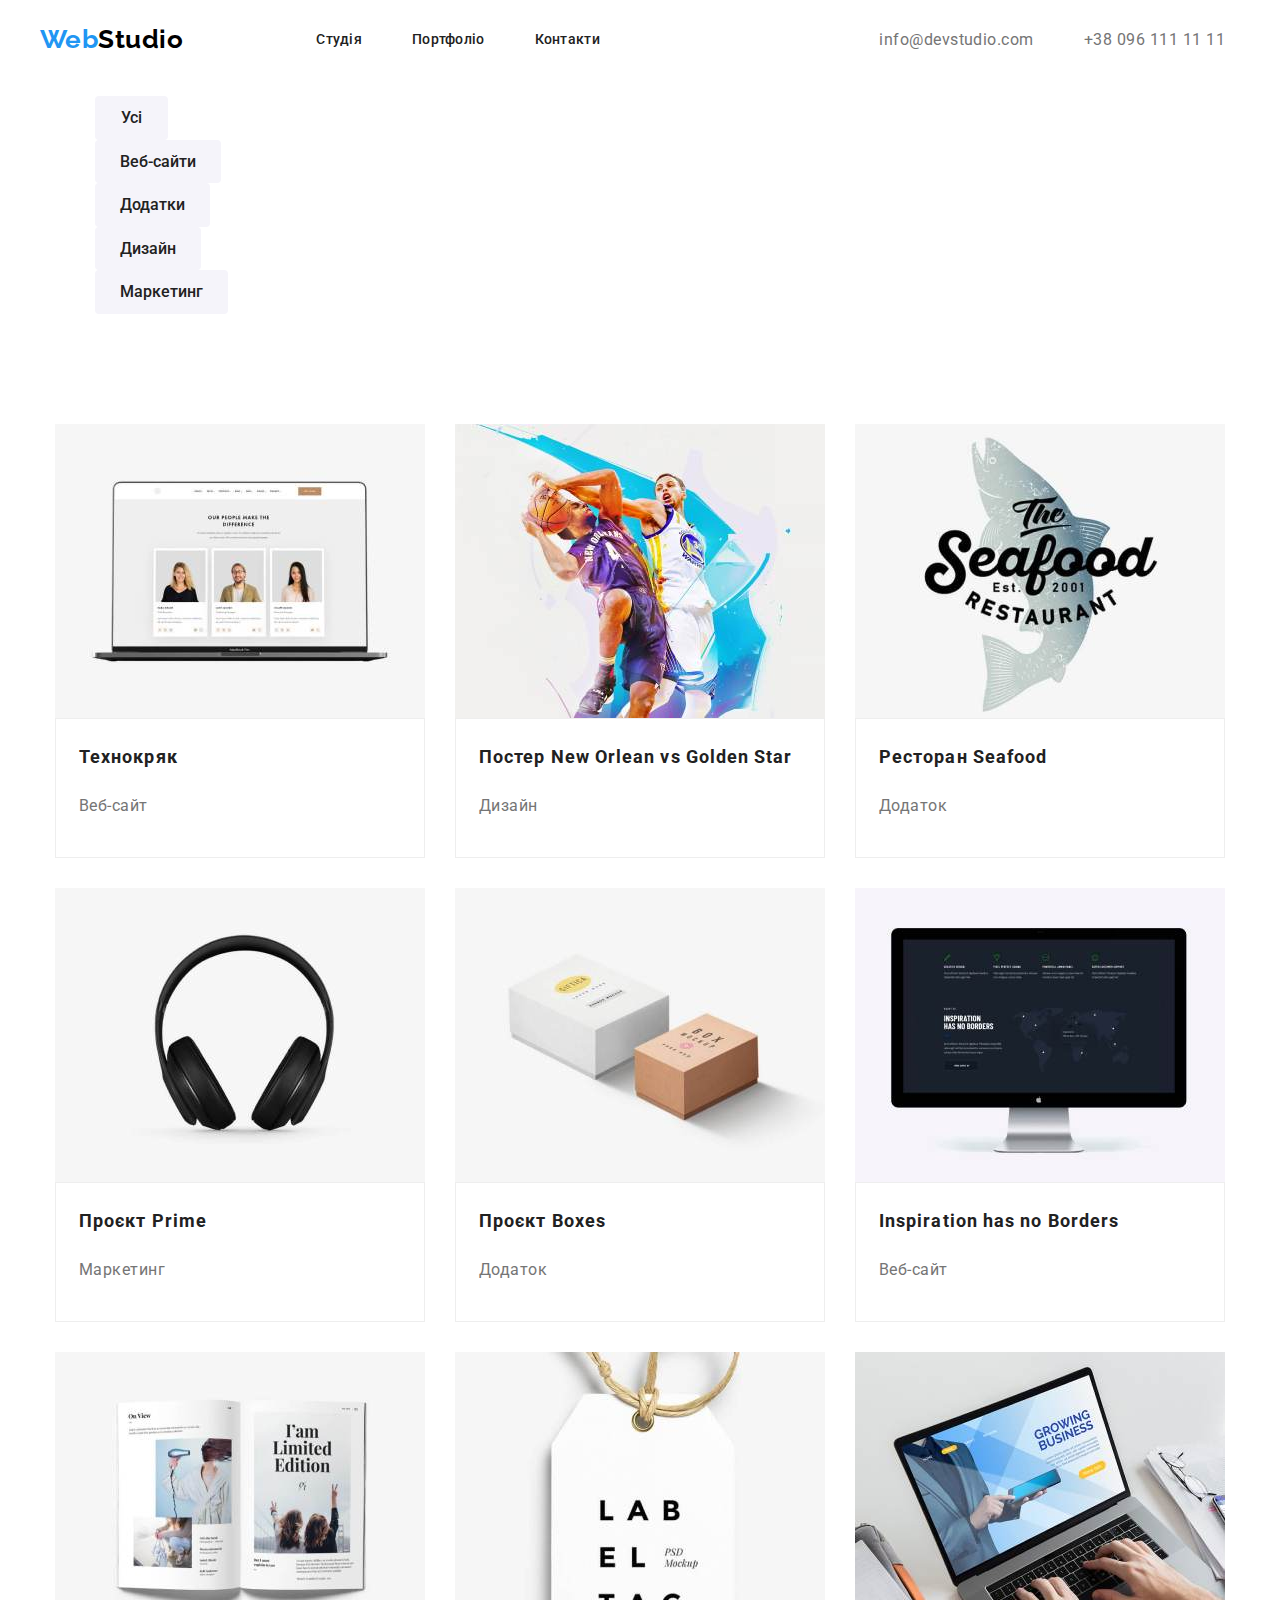
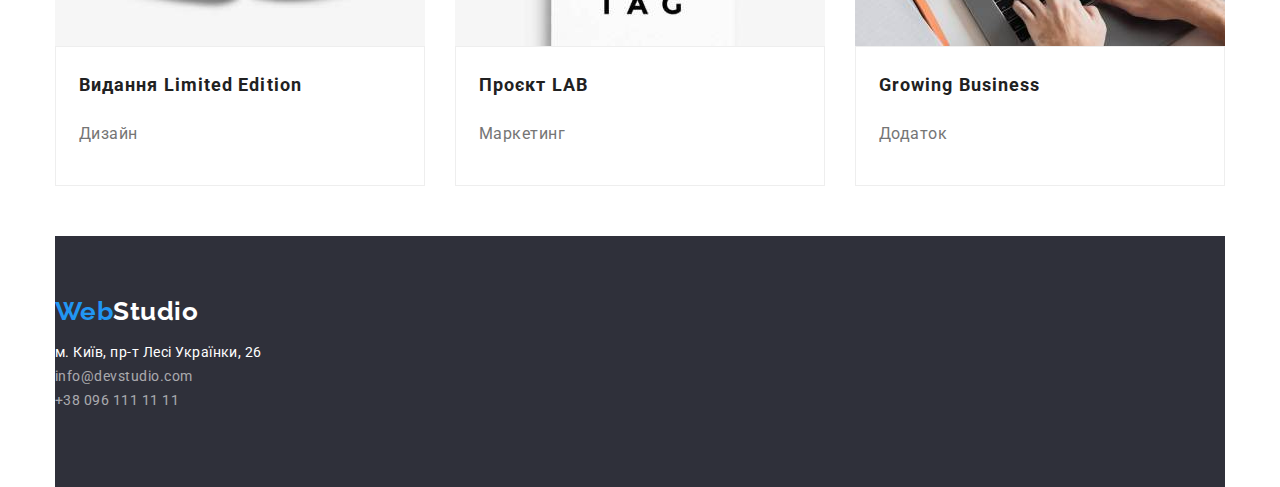
==== portfolio.html @ a27537c1 "add block and flexbox" ====
<!DOCTYPE html>
<html lang="uk">
<head>
    <meta charset="UTF-8">
    <meta http-equiv="X-UA-Compatible" content="IE=edge">
    <meta name="viewport" content="width=device-width, initial-scale=1.0">
    <title>Document</title>
    <link rel="stylesheet" href="https://cdnjs.cloudflare.com/ajax/libs/modern-normalize/1.1.0/modern-normalize.min.css">
    <link rel="stylesheet" href="css/styles.css">
    <link rel="preconnect" href="https://fonts.googleapis.com">
    <link rel="preconnect" href="https://fonts.gstatic.com" crossorigin>
    <link href="https://fonts.googleapis.com/css2?family=Raleway:wght@700&family=Roboto:wght@400;500;700;900&display=swap" rel="stylesheet">
    <style>li {list-style-type: none; /* Забираєм крапки*/}</style>

</head>
<body class="body">
     <!--Header-->
<header class="page-header">
<div class="container page-header">
    <a class="logo" href="index.html">Web<span class="logo-black">Studio</span></a>
    <nav>
        <ul class="site-nav list">
            <li class="item"><a href="./index.html" class="link">Студія</a></li>
            <li class="item"><a href="" class="link">Портфоліо</a></li>
            <li class="item"><a href="" class="link">Контакти</a></li>
        </ul>
    </nav>
<div class="container">
        <ul class="contact-info">
            <li class="item"><a href="mailto:info@devstudio.com" class="contact-header">info@devstudio.com</a></li>
            <li class="item"><a href="tel:+30961111111" class="contact-header">+38 096 111 11 11</a></li>
        </ul>
</div>
</div>
</header>
<!--button-->
<section>
<div class="container">
    <h1 hidden>кнопка</h1>
        <ul class="menu">
            <li class="menu-all"><button type="button">Усі</button></li>
            <li class="menu-web"><button type="button">Веб-сайти</button></li>
            <li class="menu-up"><button type="button">Додатки</button></li>
            <li class="menu-dis"><button type="button">Дизайн</button></li>
            <li class="menu-mark"><button type="button">Маркетинг</button></li>
        </ul>
</div>
</section>

 <!--СПЕЦІАЛІЗАЦІЯ-->
 <main>
<section class="container-work">
<div class="container">
    <ul class="works">
        <li class="work"><a href="">
            <img src="./img/port1.jpg " alt="ноут" width="370">
    <div class="border-work">
            <h2 class="work-list">Технокряк</h2>
            <p class="wokr-name">Веб-сайт</p></a>
    </div>
        </li>
        <li class="work"><a href="">
            <img src="./img/port2.jpg" alt="лизайн" width="370">
    <div class="border-work">
            <h2 class="work-list">Постер New Orlean vs Golden Star</h2>
            <p class="wokr-name">Дизайн</p></a>
    </div>
        </li>
        <li class="work"><a href="">
            <img src="./img/port3.jpg" alt="ресторан" width="370">
    <div class="border-work">
            <h2 class="work-list">Ресторан Seafood</h2>
            <p class="wokr-name">Додаток</p></a>
    </div>
        </li>
        <li class="work"><a href="">
            <img src="./img/port4.jpg" alt="наушники" width="370">
    <div class="border-work">
            <h2 class="work-list">Проєкт Prime</h2>
            <p class="wokr-name">Маркетинг</p></a>
    </div>
        </li>
        <li class="work"><a href="">
            <img src="./img/port5.jpg" alt="коробка" width="370">
    <div class="border-work">
            <h2 class="work-list">Проєкт Boxes</h2>
            <p class="wokr-name">Додаток</p></a>
    </div>
        </li>
        <li class="work"><a href="">
            <img src="./img/port6.jpg" alt="компютер" width="370">
    <div class="border-work">
            <h2 class="work-list">Inspiration has no Borders</h2>
            <p class="wokr-name">Веб-сайт</p></a>
    </div>
        </li>
        <li class="work"><a href="">
            <img src="./img/port7.jpg" alt="книга" width="370">
    <div class="border-work">
            <h2 class="work-list">Видання Limited Edition</h2>
            <p class="wokr-name">Дизайн</p></a>
    </div>
        </li>
        <li class="work"><a href="">
            <img src="./img/port8.jpg" alt="бірка" width="370">
    <div class="border-work">
            <h2 class="work-list">Проєкт LAB</h2>
            <p class="wokr-name">Маркетинг</p></a>
    </div>
        </li>
        <li class="work"><a href="">
            <img src="./img/port9.jpg" alt="ноут" width="370">
    <div class="border-work">
            <h2 class="work-list">Growing Business</h2>
            <p class="wokr-name">Додаток</p></a>
    </div>
        </li>
    </ul>  
</div>
</section>
</main>
<footer>    
<div class="container">
<address class="footer">
    <a class="logo-footer" href="index.html">Web<span class="logo-white">Studio</span></a>
    <ul class="conrainer-footer">
        <li><a class="adress" href="https://goo.gl/maps/FdvuCrv5iP5pTwo79">м. Київ, пр-т Лесі Українки, 26 </a></li>
        <li><a href="mailto:info@devstudio.com" class="adress-footer">info@devstudio.com</a></li>
        <li><a href="tel:+30961111111" class="adress-footer">+38 096 111 11 11</a></li>
    </ul>
</address>
</div>
</footer>
</body>
</html>
---- css/styles.css ----
:root {
    --primery-text-color:#757575;
    --title-text-color:rgba(33, 33, 33, 1);
    --accent-color:#ffffff;}

html {box-sizing: border-box;}

*,
*::after,
*::before {box-sizing: inherit;} 

.body {
    margin: 0 auto;
    color: var(--title-text-color);

    font-family: Roboto, sans-serif ;
    letter-spacing: 0.03em;
}
a {text-decoration: none;}

/* Header */
.container {width: 1200px;
    margin: 0 auto;
    padding-left: 15px;
    padding-right: 15px;
    /* outline: 1px solid red;*/ } 

/*site-nav list*/

.page-header {
    align-items: center;
    padding: 0px;} 

.page-header .container {
    display: flex;
    align-items: center;}

.logo {
    color: #2196F3;
    font-family: Raleway, sans-serif ;
    font-style: normal;
    font-weight: 700;
    font-size: 26px;
    line-height: 1.2;

    display: block;}

.logo-black {color: #000000;}

.site-nav {cursor: pointer;
    font-weight: 500;
    font-size: 14px;
    line-height: 1.14;
    letter-spacing: 0.02em;
    padding-bottom: 0px;

    display: flex;
    margin-left: 93px;
    margin-top: 0px;
    margin-bottom: 0px;}

.site-nav .item + .item {margin-left: 50px;}

.link {display: block ;
    padding-top: 32px;
    padding-bottom: 32px;}

.link {color: var(--title-text-color);} 
.link:hover, .link:focus, .link:active {color: #2196F3;}


/*contact-info*/ 
.contact-header {color:var(--primery-text-color) ;}
.contact-header:hover, .mail:focus, .mail:active {color: #2196F3;}


.contact-info {padding: 0px;
    margin-left: auto;
    list-style: none;
    display: flex;}
.contact-info .item + .item {margin-left: 50px;}


/*Ефективні рішення для вашого бізнесу*/
.main {text-align: center;}

.main-title {
    background-color: #2F303A;
    color:var(--accent-color);
    font-weight: 900;
    font-size: 44px;
    line-height: 1.4;

    letter-spacing: 0.06em;
    text-transform: uppercase;

    margin-bottom: 30px;
    margin-top: 0;
    padding-top: 200px;} 

.main-title-button {cursor: pointer;
    background-color: #2196F3;
    color:var(--accent-color);
    font-style: normal;
    font-weight: 700;
    font-size: 16px;
    line-height: 1.9;
    display: flex;
    align-items: center;
    text-align: center;
    letter-spacing: 0.06em;

    display: inline-block;
    border-radius: 4px;
    border: solid transparent;
    padding: 10px 32px;
    min-width:216px;
    margin-bottom: 200px;}

.main-title-button:hover, .main-title-button:focus, 
.main-title-button:active {color: #F5F4FA;
    background-color:  #2196F3;
    border-color: #2196F3;}

/*план*/
.plan-work {text-align: left;
    padding-top: 94px;
    padding-bottom: 118px;}

.plan-work-item {
    display: flex;
    margin-left: -30px;
    padding-left: 0;}   

.plan-work-item .item {
    width: calc((100% - 30px)/4);
    margin-left: 30px;}

.mail-plan {
    font-weight: 700;
    font-size: 14px;
    line-height: 16px;

    margin-top: 0;
    margin-bottom: 10px;}

.plan {color: var(--primery-text-color);
    font-style: normal;
    font-weight: 400;
    font-size: 14px;
    line-height: 1.7;
    margin: 0;}

/*Чим ми займаємося*/
.working {
    padding-top: 0;
    padding-bottom: 94px;}

.working-page {font-weight: 700;
    font-size: 36px;
    line-height: 1.16;
    text-align: center;

    margin-top: 0;
    margin-bottom: 50px;}

.working-img {display: flex;
    margin-right: -30px;
    padding-left: 0;}

.working-img .img {flex-basis: calc((100% - 30px) / 3);
    margin-right: 30px;}


/*Наша команда*/
.team {
    padding-top: 0px;
    padding-bottom: 94px;
    background: #F5F4FA;}

.team-work {font-weight: 700;
    font-size: 36px;
    line-height: 1.2;
    text-align: center;

    padding-top: 94px;
    padding-bottom: 94px;}

.work-foto {display: flex;
    margin-right: -30px;
    padding-left: 0;}

.work-foto .foto {
    margin-right: 30px;
    flex-basis: calc((100% - 30px) / 3);}

.name {font-weight: 500;
    font-size: 16px;
    line-height: 1.2;
    text-align: center;

    margin-top: 30px;
    margin-bottom: 10px;}

.profession {color:var(--primery-text-color);
    font-weight: 400;
    font-size: 16px;
    line-height: 1.2;
    text-align: center;

    margin-top: 0;
    margin-bottom: 30px;}

/*footer*/
.footer {background-color: #2F303A;
    font-style: normal;
    font-weight: 400;
    font-size: 14px;
    line-height: 1.7;

padding-top: 60px;
padding-bottom: 60px;}

.conrainer-footer {
padding-left: 0;} 
 

.logo-footer {color: #2196F3;
    font-family:Raleway, sans-serif;
    font-style: normal;
    font-weight: 700;
    font-size: 26px;
    line-height: 1.2;}
.logo-white {color: #FFFFFF;}

.adress {color: var(--accent-color);}
.adress:hover, .adress:focus, .adress:active {color: #2196F3;}

.adress-footer {color:rgba(255, 255, 255, 0.6);}
.adress-footer:hover, .adress-footer:focus, .adress-footer:active {color: #2196F3;}


/*portfolio*/
/*button*/
/* .menu {display:inline-flex;} */
.menu button{cursor: pointer;
    background: #F5F4FA;
    border-color: #F5F4FA;
    color: var(--title-text-color);

    font-weight: 500;
    font-size: 16px;
    line-height: 1.6;    
    text-align: center;

    display: inline-block;
    border-radius: 4px;
    border: solid transparent;

    padding: 6px 22px;
    min-width: 73px;}
.menu button:hover,
.menu button:focus,menu:active {color: var(--accent-color);
    background-color: #2196F3;} 


/*СПЕЦІАЛІЗАЦІЯ*/
.container-work{padding-bottom:50px;
    padding-top: 94px;}

.works {display: flex;
    flex-wrap: wrap;
    padding: 0;
    margin:-15px;}


.works .work {background-color: #FFFFFF;
    width: 370px;
    margin: 15px;}

.work img {display: block;}


/* Рамка */
.border-work {padding: 20px 0px 20px 23px;
    border: 1px solid #EEEEEE;}

/* .work:nth-child(3n) {margin-right: 0;}
.work:nth-last-child(-n + 3) {margin-bottom: 0;} */

.work img:hover, .work:focus, .work:active {border-color: #2196F3;}

.work-list {
    color: var(--title-text-color);
    font-weight: 700;
    font-size: 18px;
    line-height: 2;
    letter-spacing: 0.06em;

    /* outline: 1px solid red; */
    margin-top: 0;
    margin-bottom: 4px; }

.wokr-name {color:#757575;
    font-weight: 400;
    font-size: 16px;
    line-height: 1.87;
    

    /* outline: 1px solid red; */
    /* margin-top: 0;
    margin-bottom: 20px;*/} 



/*.works {list-style: none;
    padding-top: 0px;
    padding-bottom: 0px;}*/


/* --primery-text-color:#757575;*/
/* --title-text-color:rgba(33, 33, 33, 1);*/
/* --accent-color:#ffffff;*/
/* --logo-color: #2196F3 */
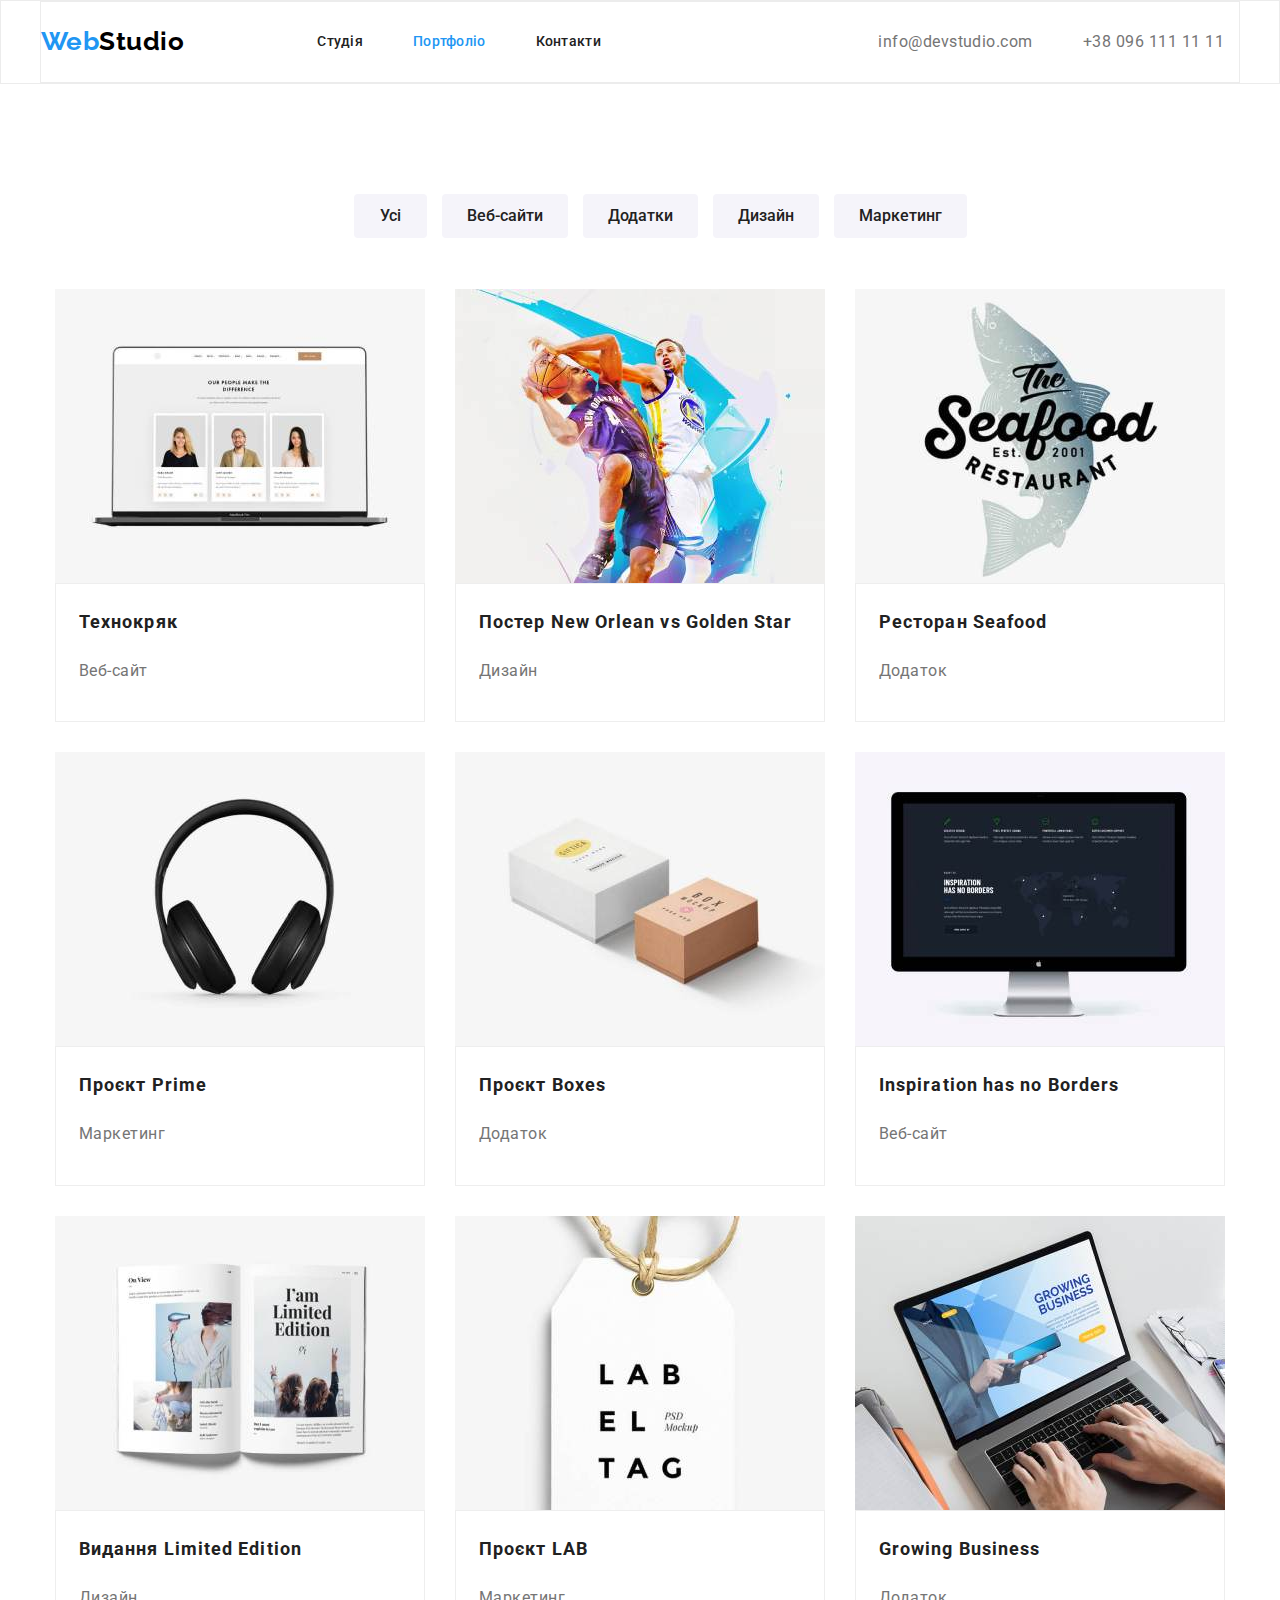
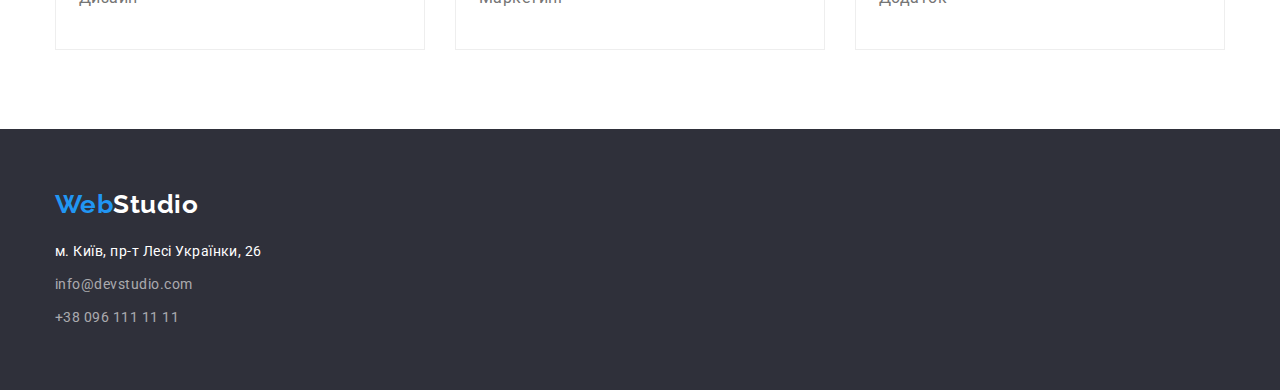
==== commit 5cb837be: "h1/студіо та портфоліо -колір/h3/footer/butten" ====
--- a/portfolio.html
+++ b/portfolio.html
@@ -14,14 +14,14 @@
 
 </head>
 <body class="body">
-     <!--Header-->
+<!--Header-->
 <header class="page-header">
 <div class="container page-header">
     <a class="logo" href="index.html">Web<span class="logo-black">Studio</span></a>
     <nav>
         <ul class="site-nav list">
             <li class="item"><a href="./index.html" class="link">Студія</a></li>
-            <li class="item"><a href="" class="link">Портфоліо</a></li>
+            <li class="item"><a href="" class="link-portfolio">Портфоліо</a></li>
             <li class="item"><a href="" class="link">Контакти</a></li>
         </ul>
     </nav>
@@ -38,11 +38,11 @@
 <div class="container">
     <h1 hidden>кнопка</h1>
         <ul class="menu">
-            <li class="menu-all"><button type="button">Усі</button></li>
-            <li class="menu-web"><button type="button">Веб-сайти</button></li>
-            <li class="menu-up"><button type="button">Додатки</button></li>
-            <li class="menu-dis"><button type="button">Дизайн</button></li>
-            <li class="menu-mark"><button type="button">Маркетинг</button></li>
+            <li class="menu-title"><button type="button">Усі</button></li>
+            <li class="menu-title"><button type="button">Веб-сайти</button></li>
+            <li class="menu-title"><button type="button">Додатки</button></li>
+            <li class="menu-title"><button type="button">Дизайн</button></li>
+            <li class="menu-title"><button type="button">Маркетинг</button></li>
         </ul>
 </div>
 </section>
@@ -119,14 +119,14 @@
 </div>
 </section>
 </main>
-<footer>    
+<footer class="footer-color">    
 <div class="container">
 <address class="footer">
     <a class="logo-footer" href="index.html">Web<span class="logo-white">Studio</span></a>
-    <ul class="conrainer-footer">
-        <li><a class="adress" href="https://goo.gl/maps/FdvuCrv5iP5pTwo79">м. Київ, пр-т Лесі Українки, 26 </a></li>
-        <li><a href="mailto:info@devstudio.com" class="adress-footer">info@devstudio.com</a></li>
-        <li><a href="tel:+30961111111" class="adress-footer">+38 096 111 11 11</a></li>
+        <ul class="container-footer">
+            <li class="item-adress"><a class="adress" href="https://goo.gl/maps/FdvuCrv5iP5pTwo79">м. Київ, пр-т Лесі Українки, 26 </a></li>
+            <li class="item-adress"><a href="mailto:info@devstudio.com" class="adress-footer">info@devstudio.com</a></li>
+            <li class="item-adress"><a href="tel:+30961111111" class="adress-footer">+38 096 111 11 11</a></li>
     </ul>
 </address>
 </div>
--- a/css/styles.css
+++ b/css/styles.css
@@ -23,17 +23,19 @@
     margin: 0 auto;
     padding-left: 15px;
     padding-right: 15px;
-    /* outline: 1px solid red;*/ } 
+    /* outline: 1px solid red;  */}
 
 /*site-nav list*/
 
 .page-header {
     align-items: center;
-    padding: 0px;} 
+    padding: 0px;
+    border: 1px solid #ECECEC;} 
 
 .page-header .container {
     display: flex;
-    align-items: center;}
+    align-items: center;
+}
 
 .logo {
     color: #2196F3;
@@ -68,8 +70,19 @@
 .link {color: var(--title-text-color);} 
 .link:hover, .link:focus, .link:active {color: #2196F3;}
 
-
-/*contact-info*/ 
+/* Зміна кольору */
+.link-studio {display: block ;
+    padding-top: 32px;
+    padding-bottom: 32px;}
+.link-studio {color: #2196F3} 
+.link-studio:hover, .link-studio:focus,
+
+.link-portfolio {display: block ;
+    padding-top: 32px;
+    padding-bottom: 32px;}
+.link-portfolio {color: #2196F3} 
+.link-portfolio:hover, .link-portfolio:focus,
+    /*contact-info*/ 
 .contact-header {color:var(--primery-text-color) ;}
 .contact-header:hover, .mail:focus, .mail:active {color: #2196F3;}
 
@@ -84,9 +97,11 @@
 /*Ефективні рішення для вашого бізнесу*/
 .main {text-align: center;}
 
-.main-title {
-    background-color: #2F303A;
-    color:var(--accent-color);
+.main-class {background-color: #2F303A;
+    padding-top: 200px;
+    padding-bottom: 200px;}
+
+.main-title {color:var(--accent-color);
     font-weight: 900;
     font-size: 44px;
     line-height: 1.4;
@@ -95,8 +110,7 @@
     text-transform: uppercase;
 
     margin-bottom: 30px;
-    margin-top: 0;
-    padding-top: 200px;} 
+    margin-top: 0;} 
 
 .main-title-button {cursor: pointer;
     background-color: #2196F3;
@@ -114,8 +128,7 @@
     border-radius: 4px;
     border: solid transparent;
     padding: 10px 32px;
-    min-width:216px;
-    margin-bottom: 200px;}
+    min-width:216px;}
 
 .main-title-button:hover, .main-title-button:focus, 
 .main-title-button:active {color: #F5F4FA;
@@ -166,72 +179,94 @@
 
 .working-img {display: flex;
     margin-right: -30px;
-    padding-left: 0;}
+    padding-left: 0;
+    margin-top: 0;
+    margin-bottom: 0;}
 
 .working-img .img {flex-basis: calc((100% - 30px) / 3);
     margin-right: 30px;}
 
 
 /*Наша команда*/
+.team-work {font-weight: 700;
+    font-size: 36px;
+    line-height: 1.2;
+    text-align: center;
+
+    padding-top: 94px;
+    padding-bottom: 50px;
+    margin-top:0;
+    margin-bottom:0;}
+
+.name-people {border-radius: 0px 0px 4px 4px;
+    padding-bottom: 30px;
+    padding-top: 30px;}
+
 .team {
     padding-top: 0px;
     padding-bottom: 94px;
     background: #F5F4FA;}
 
-.team-work {font-weight: 700;
-    font-size: 36px;
-    line-height: 1.2;
-    text-align: center;
-
-    padding-top: 94px;
-    padding-bottom: 94px;}
+.foto img {display: block;}
 
 .work-foto {display: flex;
     margin-right: -30px;
-    padding-left: 0;}
+    padding: 0;
+    margin: auto;}
+
+.work-foto .foto {background-color: #FFFFFF;
+    border-radius: 0px 0px 4px 4px;}
+
+.name {font-weight: 500;
+    font-size: 16px;
+    line-height: 1.2;
+    text-align: center;
+
+    margin-top: 0;
+    margin-bottom: 10px;}
 
 .work-foto .foto {
     margin-right: 30px;
-    flex-basis: calc((100% - 30px) / 3);}
-
-.name {font-weight: 500;
-    font-size: 16px;
-    line-height: 1.2;
-    text-align: center;
-
-    margin-top: 30px;
-    margin-bottom: 10px;}
+    flex-basis: calc((100% - 30px) / 4);}
+
 
 .profession {color:var(--primery-text-color);
     font-weight: 400;
     font-size: 16px;
     line-height: 1.2;
     text-align: center;
-
-    margin-top: 0;
-    margin-bottom: 30px;}
+    margin: 0;}
 
 /*footer*/
-.footer {background-color: #2F303A;
+.footer-color {background-color: #2F303A;}
+
+.footer {
     font-style: normal;
     font-weight: 400;
     font-size: 14px;
     line-height: 1.7;
 
-padding-top: 60px;
-padding-bottom: 60px;}
-
-.conrainer-footer {
-padding-left: 0;} 
- 
+    padding-top: 60px;
+    padding-bottom: 60px;
+    display: block;}
+
+.container-footer {margin-top: 0;
+    margin-bottom: 0;
+    padding-left: 0;}
 
 .logo-footer {color: #2196F3;
     font-family:Raleway, sans-serif;
     font-style: normal;
     font-weight: 700;
     font-size: 26px;
-    line-height: 1.2;}
+    line-height: 1.2;
+
+    padding-bottom: 20px;
+    display: block;}
 .logo-white {color: #FFFFFF;}
+
+.item-adress {margin-bottom: 9px;}
+.item-adress:nth-child(3n) {margin-bottom: 0;}
 
 .adress {color: var(--accent-color);}
 .adress:hover, .adress:focus, .adress:active {color: #2196F3;}
@@ -239,11 +274,19 @@
 .adress-footer {color:rgba(255, 255, 255, 0.6);}
 .adress-footer:hover, .adress-footer:focus, .adress-footer:active {color: #2196F3;}
 
-
 /*portfolio*/
 /*button*/
-/* .menu {display:inline-flex;} */
-.menu button{cursor: pointer;
+.menu {display:flex;
+    justify-content: center;
+}
+.menu-title {padding-right: 15px;
+    margin: 0;
+    padding-top: 94px;
+    padding-bottom:50px ;
+}
+.menu-title:nth-child(5){padding-right: 0;}
+.menu button{
+    cursor: pointer;
     background: #F5F4FA;
     border-color: #F5F4FA;
     color: var(--title-text-color);
@@ -265,8 +308,8 @@
 
 
 /*СПЕЦІАЛІЗАЦІЯ*/
-.container-work{padding-bottom:50px;
-    padding-top: 94px;}
+.container-work{padding-bottom:94px;
+    padding-top: 0px;}
 
 .works {display: flex;
     flex-wrap: wrap;
@@ -276,7 +319,13 @@
 
 .works .work {background-color: #FFFFFF;
     width: 370px;
-    margin: 15px;}
+    flex-basis: calc((100% - 30px) / 9);
+    margin: 15px;
+    margin-top: 0;
+    margin-bottom: 0;
+padding-bottom: 30px;}
+
+.works .work:nth-child(n+7) {padding-bottom: 0;}
 
 .work img {display: block;}
 
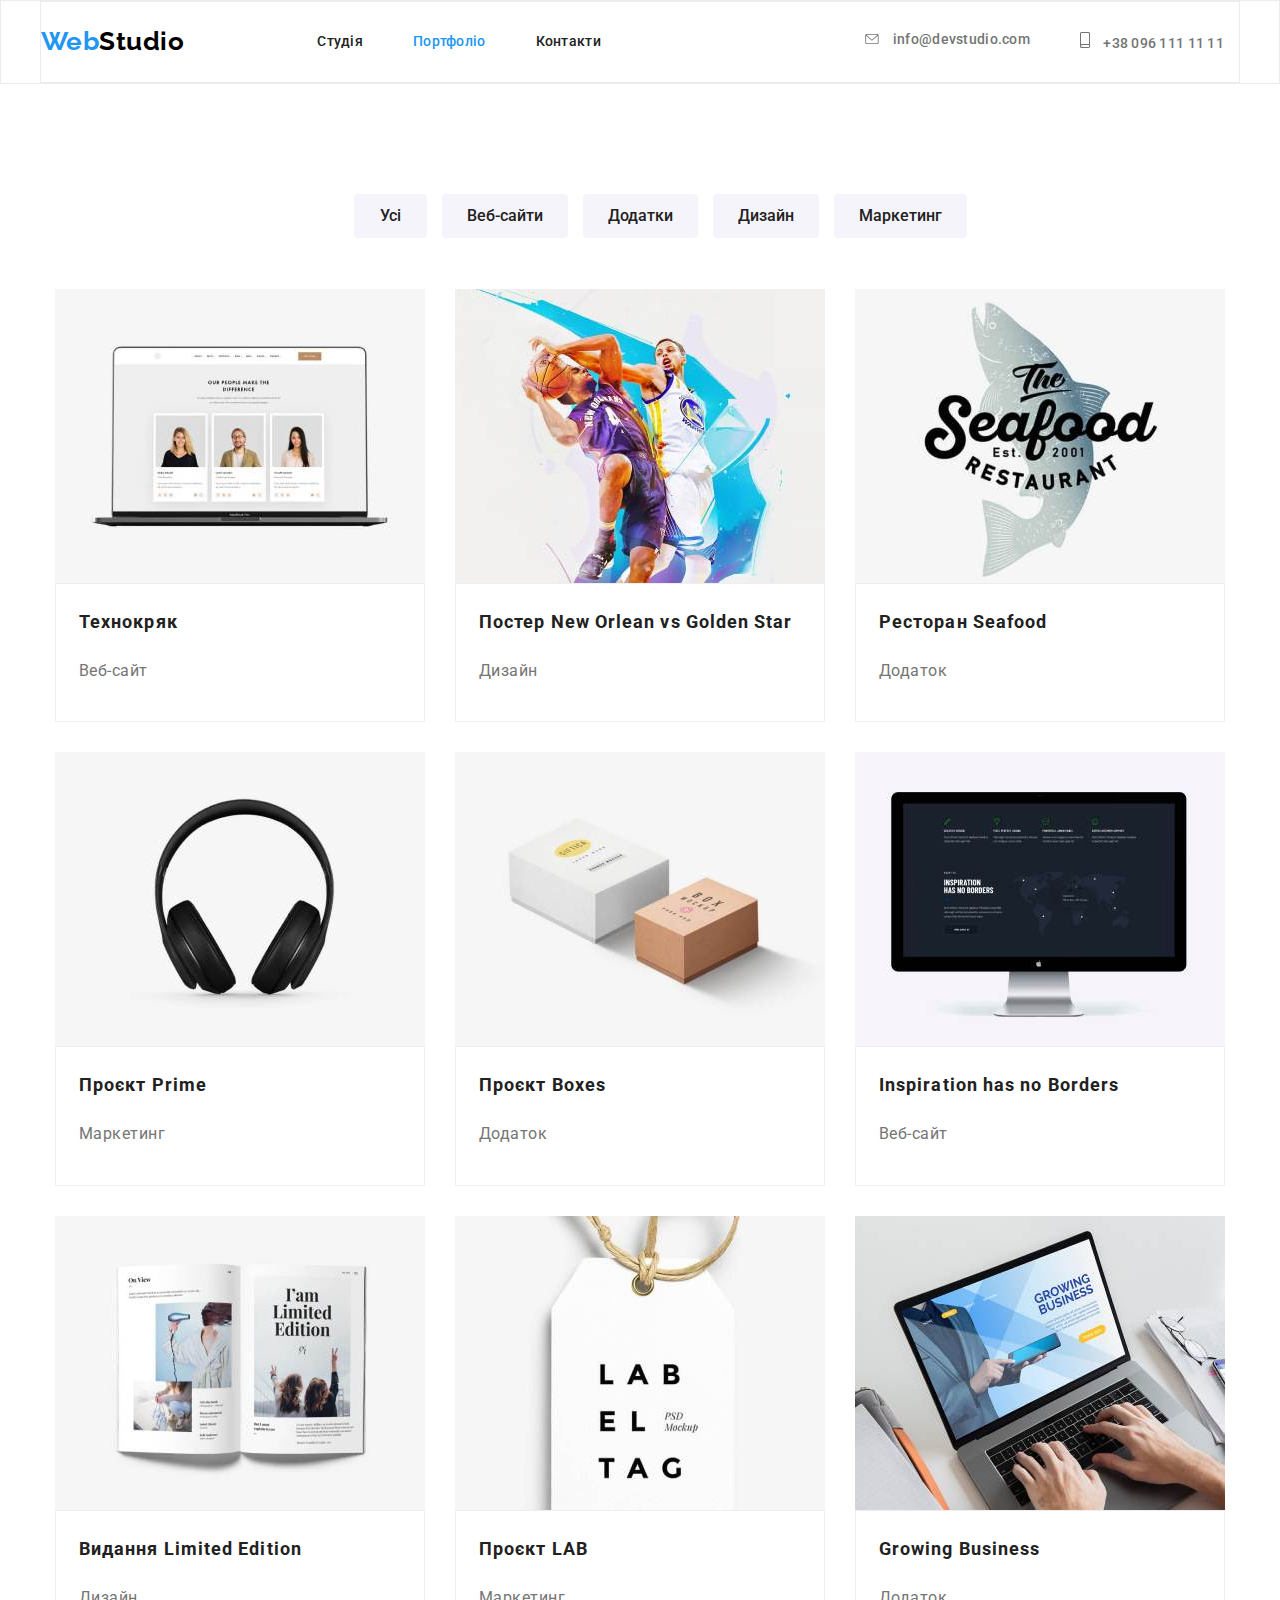
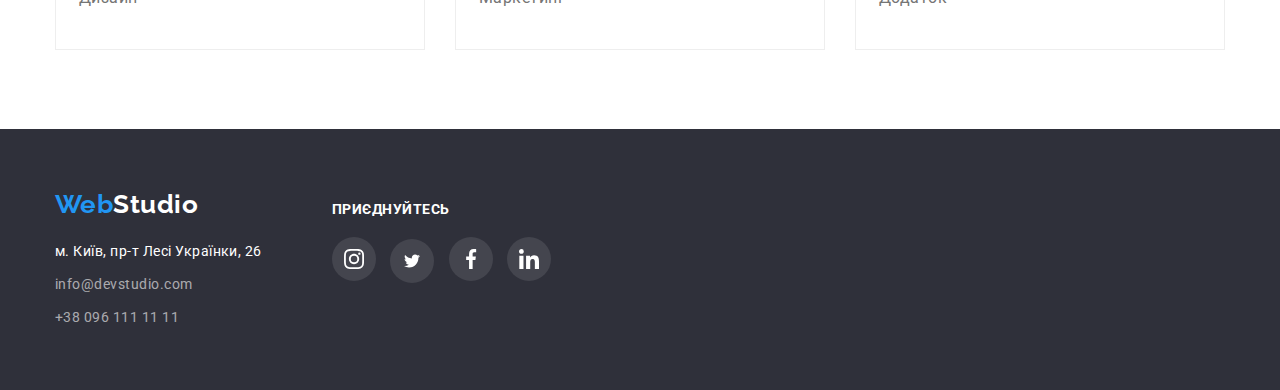
==== commit 1801c5af: "icons" ====
--- a/portfolio.html
+++ b/portfolio.html
@@ -26,11 +26,23 @@
         </ul>
     </nav>
 <div class="container">
-        <ul class="contact-info">
-            <li class="item"><a href="mailto:info@devstudio.com" class="contact-header">info@devstudio.com</a></li>
-            <li class="item"><a href="tel:+30961111111" class="contact-header">+38 096 111 11 11</a></li>
-        </ul>
-</div>
+    <ul class="contact-info">
+        <li class="item-contact mail">
+            <div class="icon-mail">
+                <svg class="mail-sign">
+                <use href="./img/symbol-defs.svg#icon-mail"></use>
+                </svg>
+            </div>        
+        <a href="mailto:info@devstudio.com" class="contact-header">info@devstudio.com</a></li>
+        <li class="item-contact tel">
+            <div class="icon-mail">
+                <svg class="tel-sign">
+                <use href="./img/symbol-defs.svg#icon-tel"></use>
+                </svg>
+            </div>
+            <a href="tel:+30961111111" class="contact-header">+38 096 111 11 11</a></li>
+    </ul>
+</div>       
 </div>
 </header>
 <!--button-->
@@ -120,7 +132,7 @@
 </section>
 </main>
 <footer class="footer-color">    
-<div class="container">
+<div class="container infofotter">
 <address class="footer">
     <a class="logo-footer" href="index.html">Web<span class="logo-white">Studio</span></a>
         <ul class="container-footer">
@@ -128,7 +140,32 @@
             <li class="item-adress"><a href="mailto:info@devstudio.com" class="adress-footer">info@devstudio.com</a></li>
             <li class="item-adress"><a href="tel:+30961111111" class="adress-footer">+38 096 111 11 11</a></li>
     </ul>
-</address>
+</address>    
+<div class="join">
+<div class="container-join ">
+        <h3 class="join-soc">приєднуйтесь</h3>
+                 <div class="soc-footer">
+                    <svg class="instagram-footer">
+                    <use href="./img/symbol-defs.svg#icon-instagram2"></use>
+                    </svg>
+                    </div>
+                <div class="soc-footer">
+                    <svg class="twitter-footer">
+                    <use href="./img/symbol-defs.svg#icon-twitter2"></use>
+                    </svg>
+                </div>
+                <div class="soc-footer">
+                    <svg class="facebook-footer">
+                    <use href="./img/symbol-defs.svg#icon-facebook2"></use>
+                    </svg>
+                </div>
+                <div class="soc-footer">
+                    <svg class="linkedin-footer">
+                    <use href="./img/symbol-defs.svg#icon-linkedin2"></use>
+                    </svg>
+                </div>
+    </div>
+</div>
 </div>
 </footer>
 </body>
--- a/css/styles.css
+++ b/css/styles.css
@@ -22,8 +22,7 @@
 .container {width: 1200px;
     margin: 0 auto;
     padding-left: 15px;
-    padding-right: 15px;
-    /* outline: 1px solid red;  */}
+    padding-right: 15px; }
 
 /*site-nav list*/
 
@@ -70,7 +69,7 @@
 .link {color: var(--title-text-color);} 
 .link:hover, .link:focus, .link:active {color: #2196F3;}
 
-/* Зміна кольору */
+    /* Зміна кольору */
 .link-studio {display: block ;
     padding-top: 32px;
     padding-bottom: 32px;}
@@ -81,23 +80,66 @@
     padding-top: 32px;
     padding-bottom: 32px;}
 .link-portfolio {color: #2196F3} 
-.link-portfolio:hover, .link-portfolio:focus,
-    /*contact-info*/ 
+.link-portfolio:hover, .link-portfolio:focus,.link-portfolio:active {color: #2196F3;}
+    
+/*contact-info*/ 
 .contact-header {color:var(--primery-text-color) ;}
-.contact-header:hover, .mail:focus, .mail:active {color: #2196F3;}
-
-
-.contact-info {padding: 0px;
+.contact-header:hover, .contact-header:focus, .contact-header:active {color: #2196F3;}
+
+
+.contact-info {font-size: 14px;
+    cursor: pointer;
+    font-weight: 500;
+    font-size: 14px;
+    line-height: 1.14;
+    letter-spacing: 0.02em;
+
+    padding: 0px;
     margin-left: auto;
     list-style: none;
-    display: flex;}
-.contact-info .item + .item {margin-left: 50px;}
+    display: inline-flex;}
+.contact-info .item-contact + .item-contact {margin-left: 50px;}
+    
+    /* іконки*/
+.icon-mail {
+    display: inline-flex;
+    content:"";
+    margin-right: 10px;
+
+    background-repeat: no-repeat;
+    background-size: contain;
+    background-position:center;}
+    
+.mail-sign{
+    height: 10px;  
+    width: 16px;
+fill: #757575;}
+.mail-sign:hover{fill: #2196F3;}
+
+.tel-sign{    
+    height: 16px;
+    width: 10px;
+fill: #757575;} 
+.tel-sign:hover{fill: #2196F3;}
 
 
 /*Ефективні рішення для вашого бізнесу*/
 .main {text-align: center;}
 
-.main-class {background-color: #2F303A;
+    /* картинка-фон */
+.main-class {background: #2F303A;
+    background-image:linear-gradient(to right,
+        rgba(47, 48, 58, 0.4),
+        rgba(47, 48, 58, 0.4)),
+        url(../img/Imgmain.jpg);
+    background-repeat: no-repeat;
+    background-size: cover;
+    background-position:center;
+
+    max-width: 1600px;
+    height: 600px;
+    margin-left: auto;
+    margin-right: auto;
     padding-top: 200px;
     padding-bottom: 200px;}
 
@@ -136,20 +178,43 @@
     border-color: #2196F3;}
 
 /*план*/
-.plan-work {text-align: left;
+.plan-works {text-align: left;
     padding-top: 94px;
     padding-bottom: 118px;}
 
 .plan-work-item {
     display: flex;
     margin-left: -30px;
-    padding-left: 0;}   
-
-.plan-work-item .item {
+    padding-left: 0;
+    margin-top: 0;
+    margin-bottom: 0;}   
+
+.plan-work-item .plan-work {
     width: calc((100% - 30px)/4);
     margin-left: 30px;}
-
-.mail-plan {
+    
+    /* іконки*/
+.icon-plan{
+    display: flex;
+    height: 120px;
+    width: 270px;
+
+    background: #F5F4FA;
+    border-radius: 4px;
+
+    align-items: center;
+    justify-content: center;}
+
+.antenna-sign{height: 70px;
+    width: 65px;}
+.clock-sign {height: 70px;
+    width: 67px;}
+.diagram-sign{height: 70px;
+    width: 54px;}
+.astronaut-sign{height: 70px;
+    width: 70px;}
+
+.main-plan {
     font-weight: 700;
     font-size: 14px;
     line-height: 16px;
@@ -199,8 +264,51 @@
     margin-bottom:0;}
 
 .name-people {border-radius: 0px 0px 4px 4px;
-    padding-bottom: 30px;
-    padding-top: 30px;}
+    padding-top: 30px;
+    padding-bottom: 30px}
+
+ /* іконки */
+
+ .soc-people {background-color: #FFFFFF;
+    display: inline-flex;
+    height: 44px;
+    width: 44px;
+    border-radius: 50%;
+
+    align-items: center;
+    justify-content: center;
+
+    margin-left: 0;
+    margin-top: 16px;  
+    margin-right: 10px;
+
+}
+.soc-people:hover {background-color: #2196F3;}
+
+.instagram{height: 20px;
+    width: 20px;
+    background-position:center;
+    fill: #AFB1B8;}
+.instagram:hover{fill: #FFFFFF;}
+
+.twitter{height: 16px;
+    width: 20px;
+    background-position:center;
+    fill: #AFB1B8;}
+.twitter:hover{fill: #FFFFFF;}
+
+.facebook{height: 20px;
+    width: 20px;
+    background-position:center;
+    fill: #AFB1B8;}
+.facebook:hover{fill: #FFFFFF;}
+
+.linkedin{height: 20px;
+    width: 20px;
+    background-position:center;
+    fill: #AFB1B8;}
+.linkedin:hover{fill: #FFFFFF;}
+
 
 .team {
     padding-top: 0px;
@@ -212,23 +320,24 @@
 .work-foto {display: flex;
     margin-right: -30px;
     padding: 0;
-    margin: auto;}
+    margin: auto;
+}
 
 .work-foto .foto {background-color: #FFFFFF;
-    border-radius: 0px 0px 4px 4px;}
-
-.name {font-weight: 500;
+    box-shadow: 0px 1px 3px rgba(0, 0, 0, 0.12),
+                0px 1px 1px rgba(0, 0, 0, 0.14), 
+                0px 2px 1px rgba(0, 0, 0, 0.2);
+    border-radius: 0px 0px 4px 4px;
+    margin-right: 30px;
+    flex-basis: calc((100% - 30px) / 4);}
+
+.name {font-weight: 700;
     font-size: 16px;
     line-height: 1.2;
     text-align: center;
 
     margin-top: 0;
     margin-bottom: 10px;}
-
-.work-foto .foto {
-    margin-right: 30px;
-    flex-basis: calc((100% - 30px) / 4);}
-
 
 .profession {color:var(--primery-text-color);
     font-weight: 400;
@@ -237,6 +346,75 @@
     text-align: center;
     margin: 0;}
 
+    
+/* Постійні клієнти */
+.client-comment {font-weight: 700;
+    font-size: 36px;
+    line-height: 1.2;
+    text-align: center;
+  
+    padding-bottom: 50px;
+    margin: 0;}
+
+.client{
+    margin-left: 30px;
+    margin-top: 0;
+    margin-left: 0;  
+    padding-top: 94px;
+    padding-bottom: 94px;}
+    
+.company-box { display: flex;
+    padding-left: 0;
+    margin-top: 0;
+    margin-bottom: 0;
+    margin-left: -30px;}
+
+    /* іконки */
+.box {display: flex;
+    height: 92px;
+    width: 170px;         
+    border: 1px solid #AFB1B8;
+    border-radius: 4px;
+    background-color: #fff;
+    flex-basis: calc((100% - 30px) / 6);
+    margin-left: 30px;
+
+    align-items: center;
+    justify-content: center;}
+.box:hover{border: 1px solid #2196F3;}
+
+
+   
+.group-yaco {height: 47px;
+    width: 41px;
+    fill: #AFB1B8;}
+.group-yaco:hover{fill:#2196F3;}
+
+.group-taglinehere {height: 52px;
+    width: 40px;
+    fill: #AFB1B8;}
+.group-taglinehere:hover{fill: #2196F3;}
+
+.group-company {height: 41px;
+    width: 43px;
+    fill: #AFB1B8;}
+.group-company:hover{fill:#2196F3;}
+
+.group-faster {height: 41px;
+    width: 84px;
+    fill: #AFB1B8;}
+.group-faster:hover{fill:#2196F3;}
+
+.group-brand {height: 46px;
+    width: 62px;
+    fill: #AFB1B8;}
+.group-brand:hover{fill:#2196F3;}
+
+.group-tagline {height: 60px;
+    width: 106px;
+    fill: #AFB1B8;}
+.group-tagline:hover{fill:#2196F3;}
+
 /*footer*/
 .footer-color {background-color: #2F303A;}
 
@@ -273,6 +451,57 @@
 
 .adress-footer {color:rgba(255, 255, 255, 0.6);}
 .adress-footer:hover, .adress-footer:focus, .adress-footer:active {color: #2196F3;}
+
+/* join */
+.join-soc {font-weight: 700;
+    font-size: 14px;
+    line-height: 16px;
+    color: #FFFFFF;
+    text-transform: uppercase;
+    margin: 0;}
+
+.join {display: flex;
+    height: 80px;
+    left: 206px;
+    margin-left: 70px;
+    margin-top: 72px;}
+
+.infofotter {display: flex;}
+
+ /* іконки */
+
+ .soc-footer {background-color: rgba(255, 255, 255, 0.1);
+    display: inline-flex;
+    height: 44px;
+    width: 44px;
+    border-radius: 50%;
+
+    align-items: center;
+    justify-content: center;
+
+    margin-left: 0;
+    margin-top: 20px;  
+    padding: 0px;
+    margin-left: 10px;}
+
+.soc-footer:nth-child(2){margin-left: 0px;}
+.soc-footer:hover {background-color: #2196F3;}
+
+.instagram-footer{height: 20px;
+    width: 20px;
+    background-position:center;}
+
+.twitter-footer{height: 16px;
+    width: 20px;
+    background-position:center;}
+
+.facebook-footer{height: 20px;
+    width: 20px;
+    background-position:center;}
+
+.linkedin-footer{height: 20px;
+    width: 20px;
+    background-position:center;}
 
 /*portfolio*/
 /*button*/
@@ -282,9 +511,10 @@
 .menu-title {padding-right: 15px;
     margin: 0;
     padding-top: 94px;
-    padding-bottom:50px ;
-}
+    padding-bottom:50px ;}
+
 .menu-title:nth-child(5){padding-right: 0;}
+
 .menu button{
     cursor: pointer;
     background: #F5F4FA;
@@ -304,8 +534,9 @@
     min-width: 73px;}
 .menu button:hover,
 .menu button:focus,menu:active {color: var(--accent-color);
-    background-color: #2196F3;} 
-
+    background-color: #2196F3;box-shadow: 0px 3px 1px rgba(0, 0, 0, 0.1), 
+    0px 1px 2px rgba(0, 0, 0, 0.08), 
+    0px 2px 2px rgba(0, 0, 0, 0.12);} 
 
 /*СПЕЦІАЛІЗАЦІЯ*/
 .container-work{padding-bottom:94px;
@@ -315,7 +546,10 @@
     flex-wrap: wrap;
     padding: 0;
     margin:-15px;}
-
+.work:hover{
+    box-shadow: 0px 1px 1px rgba(0, 0, 0, 0.12), 
+    0px 4px 4px rgba(0, 0, 0, 0.06),
+    1px 4px 6px rgba(0, 0, 0, 0.16);}
 
 .works .work {background-color: #FFFFFF;
     width: 370px;
@@ -323,9 +557,9 @@
     margin: 15px;
     margin-top: 0;
     margin-bottom: 0;
-padding-bottom: 30px;}
-
-.works .work:nth-child(n+7) {padding-bottom: 0;}
+    margin-bottom: 30px;}
+
+.works .work:nth-child(n+7) {margin-bottom: 0;}
 
 .work img {display: block;}
 
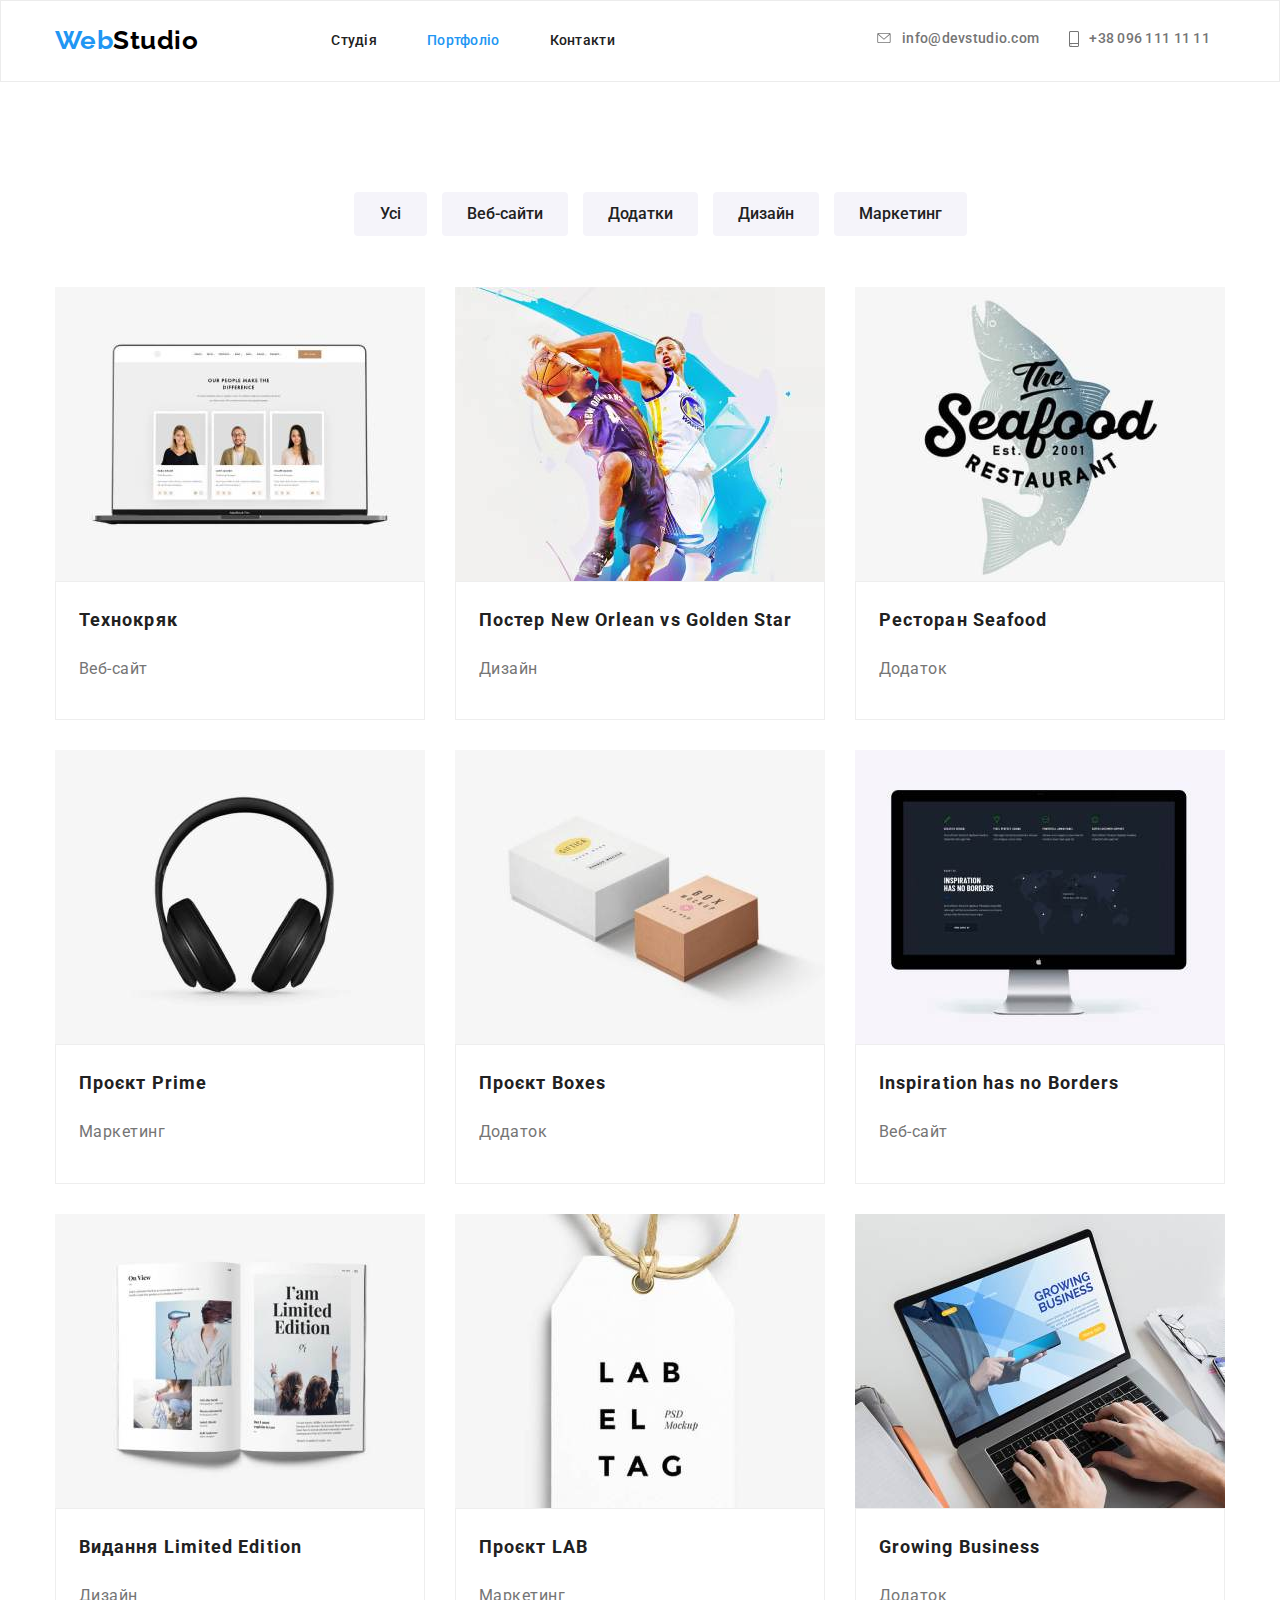
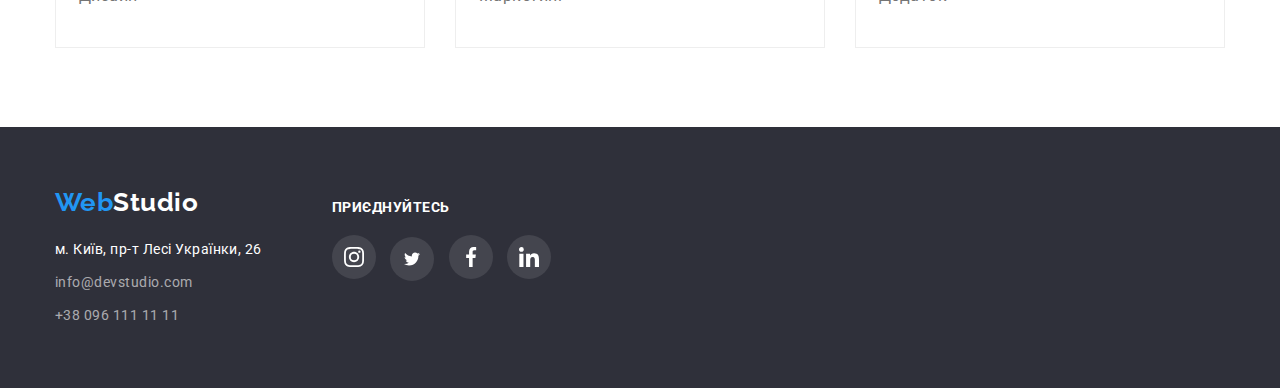
==== commit 14d83f09: "icons vsg" ====
--- a/portfolio.html
+++ b/portfolio.html
@@ -16,7 +16,7 @@
 <body class="body">
 <!--Header-->
 <header class="page-header">
-<div class="container page-header">
+<div class="container">
     <a class="logo" href="index.html">Web<span class="logo-black">Studio</span></a>
     <nav>
         <ul class="site-nav list">
@@ -26,22 +26,22 @@
         </ul>
     </nav>
 <div class="container">
-    <ul class="contact-info">
-        <li class="item-contact mail">
-            <div class="icon-mail">
-                <svg class="mail-sign">
-                <use href="./img/symbol-defs.svg#icon-mail"></use>
-                </svg>
-            </div>        
-        <a href="mailto:info@devstudio.com" class="contact-header">info@devstudio.com</a></li>
-        <li class="item-contact tel">
-            <div class="icon-mail">
-                <svg class="tel-sign">
-                <use href="./img/symbol-defs.svg#icon-tel"></use>
-                </svg>
-            </div>
+        <ul class="contact-info">
+            <li class="item-contact mail">
+                <div class="icon-mail">
+                    <svg class="mail-sign">
+                    <use href="./img/icons.svg#icon-mail"></use>
+                    </svg>
+                </div>        
+            <a href="mailto:info@devstudio.com" class="contact-header">info@devstudio.com</a></li>
+            <li class="item-contact tel">
+                <div class="icon-mail">
+                    <svg class="tel-sign">
+                    <use href="./img/icons.svg#icon-tel"></use>
+                    </svg>
+                </div>
             <a href="tel:+30961111111" class="contact-header">+38 096 111 11 11</a></li>
-    </ul>
+        </ul>
 </div>       
 </div>
 </header>
@@ -142,31 +142,30 @@
     </ul>
 </address>    
 <div class="join">
-<div class="container-join ">
+    <div class="container-join ">
         <h3 class="join-soc">приєднуйтесь</h3>
                  <div class="soc-footer">
                     <svg class="instagram-footer">
-                    <use href="./img/symbol-defs.svg#icon-instagram2"></use>
+                    <use href="./img/icons.svg#icon-instagram2"></use>
                     </svg>
                     </div>
                 <div class="soc-footer">
                     <svg class="twitter-footer">
-                    <use href="./img/symbol-defs.svg#icon-twitter2"></use>
+                    <use href="./img/icons.svg#icon-twitter2"></use>
                     </svg>
                 </div>
                 <div class="soc-footer">
                     <svg class="facebook-footer">
-                    <use href="./img/symbol-defs.svg#icon-facebook2"></use>
+                    <use href="./img/icons.svg#icon-facebook2"></use>
                     </svg>
                 </div>
                 <div class="soc-footer">
                     <svg class="linkedin-footer">
-                    <use href="./img/symbol-defs.svg#icon-linkedin2"></use>
+                    <use href="./img/icons.svg#icon-linkedin2"></use>
                     </svg>
                 </div>
     </div>
 </div>
-</div>
 </footer>
 </body>
 </html>--- a/css/styles.css
+++ b/css/styles.css
@@ -98,29 +98,29 @@
     margin-left: auto;
     list-style: none;
     display: inline-flex;}
-.contact-info .item-contact + .item-contact {margin-left: 50px;}
-    
+.contact-info .item-contact + .item-contact {margin-left: 30px;}
+
     /* іконки*/
-.icon-mail {
-    display: inline-flex;
+.item-contact {
+    display: flex;
     content:"";
-    margin-right: 10px;
-
     background-repeat: no-repeat;
     background-size: contain;
     background-position:center;}
     
 .mail-sign{
+    margin-right: 10px;
     height: 10px;  
     width: 16px;
 fill: #757575;}
-.mail-sign:hover{fill: #2196F3;}
-
-.tel-sign{    
+.item-contact:hover .mail-sign{fill: #2196F3;}
+
+.tel-sign{ 
+    margin-right: 10px;   
     height: 16px;
     width: 10px;
 fill: #757575;} 
-.tel-sign:hover{fill: #2196F3;}
+.item-contact:hover .tel-sign{fill: #2196F3;}
 
 
 /*Ефективні рішення для вашого бізнесу*/
@@ -271,6 +271,7 @@
 
  .soc-people {background-color: #FFFFFF;
     display: inline-flex;
+    
     height: 44px;
     width: 44px;
     border-radius: 50%;
@@ -283,32 +284,34 @@
     margin-right: 10px;
 
 }
-.soc-people:hover {background-color: #2196F3;}
+.soc-people:hover, .soc-people:focus {background-color: #2196F3;}
 
 .instagram{height: 20px;
     width: 20px;
     background-position:center;
     fill: #AFB1B8;}
-.instagram:hover{fill: #FFFFFF;}
+.soc-people:hover .instagram{fill: #FFFFFF;}
 
 .twitter{height: 16px;
     width: 20px;
     background-position:center;
     fill: #AFB1B8;}
 .twitter:hover{fill: #FFFFFF;}
+.soc-people:hover .twitter{fill: #FFFFFF;}
 
 .facebook{height: 20px;
     width: 20px;
     background-position:center;
     fill: #AFB1B8;}
 .facebook:hover{fill: #FFFFFF;}
+.soc-people:hover .facebook{fill: #FFFFFF;}
 
 .linkedin{height: 20px;
     width: 20px;
     background-position:center;
     fill: #AFB1B8;}
 .linkedin:hover{fill: #FFFFFF;}
-
+.soc-people:hover .linkedin{fill: #FFFFFF;}
 
 .team {
     padding-top: 0px;
@@ -320,8 +323,7 @@
 .work-foto {display: flex;
     margin-right: -30px;
     padding: 0;
-    margin: auto;
-}
+    margin: auto;}
 
 .work-foto .foto {background-color: #FFFFFF;
     box-shadow: 0px 1px 3px rgba(0, 0, 0, 0.12),
@@ -371,6 +373,8 @@
 
     /* іконки */
 .box {display: flex;
+    cursor: pointer;
+
     height: 92px;
     width: 170px;         
     border: 1px solid #AFB1B8;
@@ -381,39 +385,38 @@
 
     align-items: center;
     justify-content: center;}
-.box:hover{border: 1px solid #2196F3;}
-
-
+.box:hover {border: 1px solid #2196F3;}
    
 .group-yaco {height: 47px;
     width: 41px;
     fill: #AFB1B8;}
-.group-yaco:hover{fill:#2196F3;}
+.box:hover .group-yaco{fill:#2196F3;}
 
 .group-taglinehere {height: 52px;
     width: 40px;
     fill: #AFB1B8;}
-.group-taglinehere:hover{fill: #2196F3;}
+.box:hover .group-taglinehere{fill:#2196F3;}
 
 .group-company {height: 41px;
     width: 43px;
     fill: #AFB1B8;}
 .group-company:hover{fill:#2196F3;}
+.box:hover .group-company{fill:#2196F3;}
 
 .group-faster {height: 41px;
     width: 84px;
     fill: #AFB1B8;}
-.group-faster:hover{fill:#2196F3;}
+.box:hover .group-faster{fill:#2196F3;}
 
 .group-brand {height: 46px;
     width: 62px;
     fill: #AFB1B8;}
-.group-brand:hover{fill:#2196F3;}
+.box:hover .group-brand{fill:#2196F3;}
 
 .group-tagline {height: 60px;
     width: 106px;
     fill: #AFB1B8;}
-.group-tagline:hover{fill:#2196F3;}
+.box:hover .group-tagline{fill:#2196F3;}
 
 /*footer*/
 .footer-color {background-color: #2F303A;}
@@ -461,6 +464,7 @@
     margin: 0;}
 
 .join {display: flex;
+
     height: 80px;
     left: 206px;
     margin-left: 70px;
@@ -468,10 +472,12 @@
 
 .infofotter {display: flex;}
 
- /* іконки */
+    /* іконки */
 
  .soc-footer {background-color: rgba(255, 255, 255, 0.1);
     display: inline-flex;
+    cursor: pointer;
+
     height: 44px;
     width: 44px;
     border-radius: 50%;
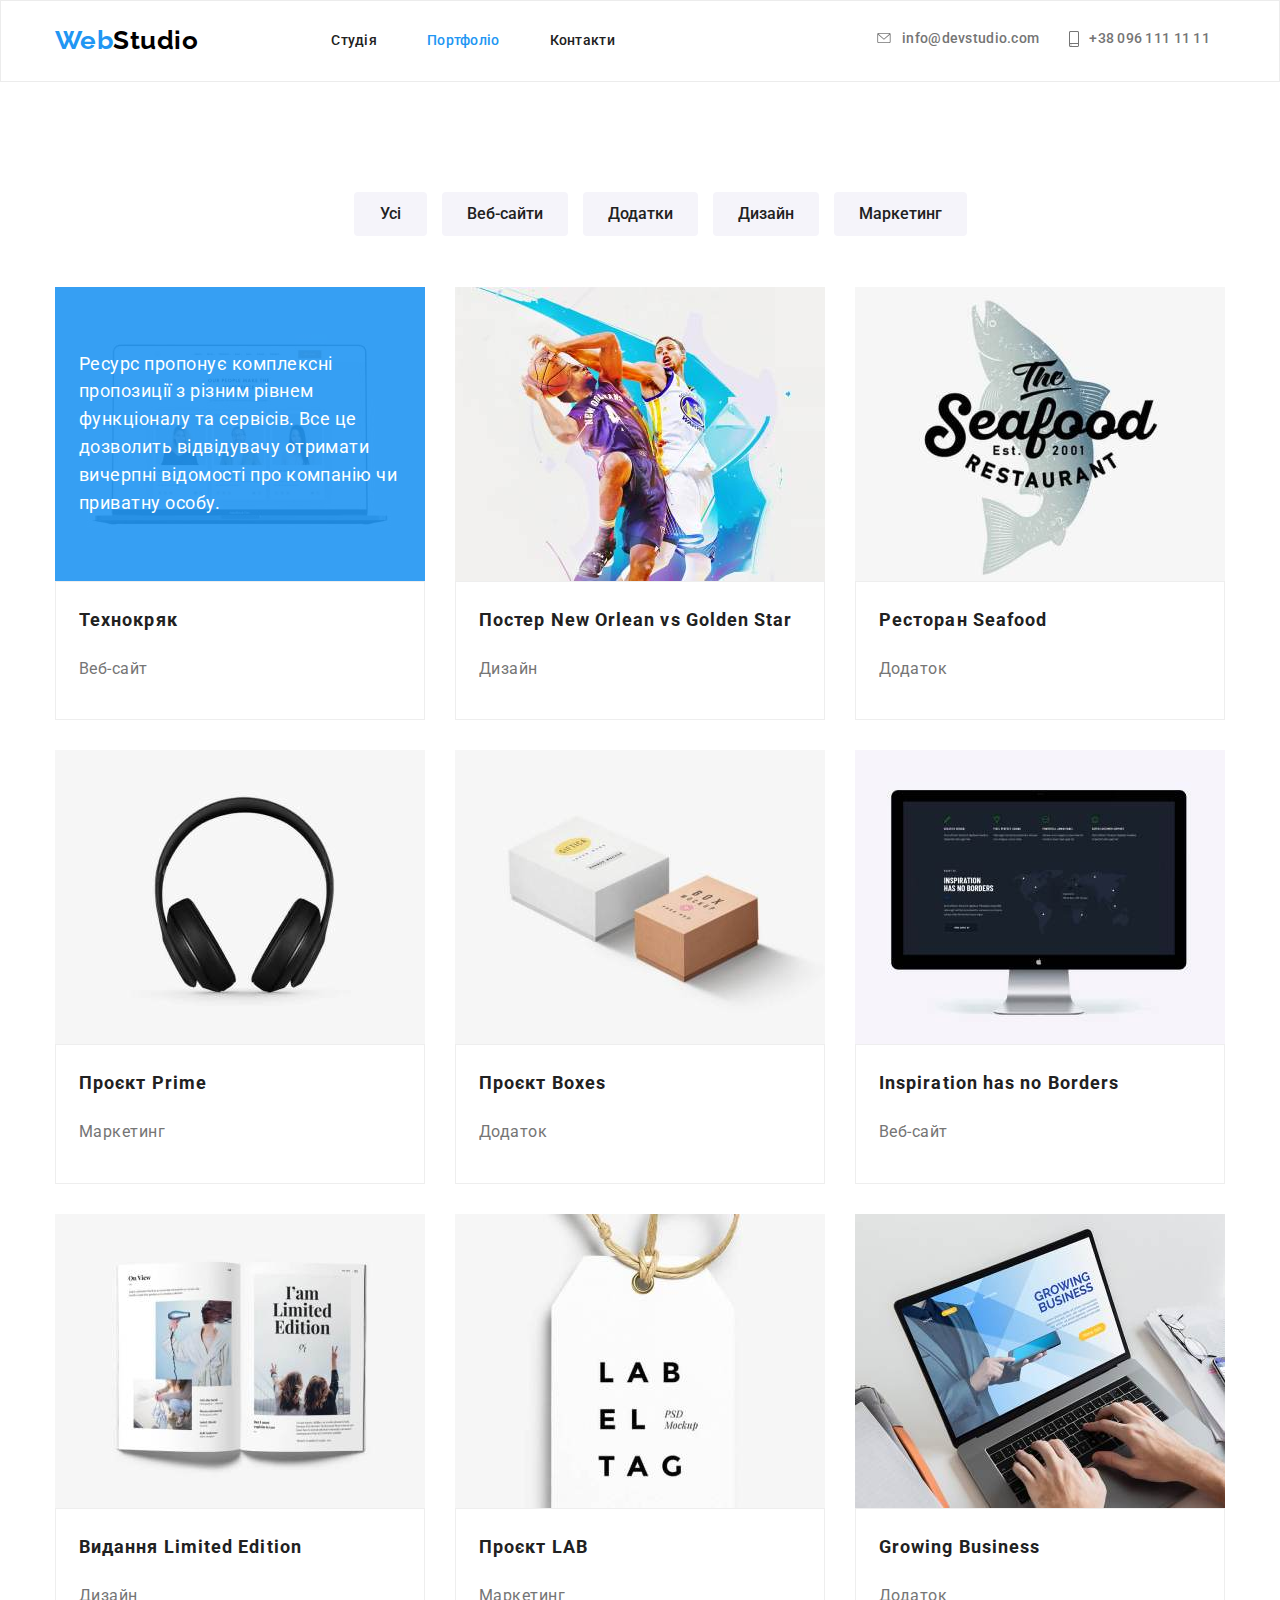
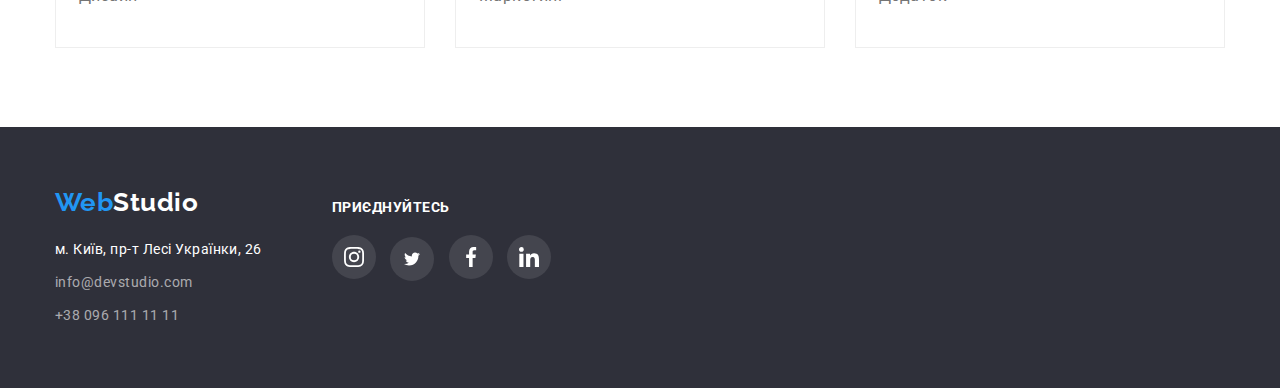
==== commit 3d40eaba: "позиціонування" ====
--- a/portfolio.html
+++ b/portfolio.html
@@ -65,12 +65,17 @@
 <div class="container">
     <ul class="works">
         <li class="work"><a href="">
+            <div class="click-text">
             <img src="./img/port1.jpg " alt="ноут" width="370">
+            <div class="click-block">
+                <p class="text">Ресурс пропонує комплексні пропозиції з різним рівнем функціоналу та сервісів. Все це дозволить відвідувачу отримати вичерпні відомості про компанію чи приватну особу.</p>
+            </div>
+        </div>
     <div class="border-work">
             <h2 class="work-list">Технокряк</h2>
             <p class="wokr-name">Веб-сайт</p></a>
     </div>
-        </li>
+    </li>
         <li class="work"><a href="">
             <img src="./img/port2.jpg" alt="лизайн" width="370">
     <div class="border-work">
--- a/css/styles.css
+++ b/css/styles.css
@@ -122,7 +122,6 @@
 fill: #757575;} 
 .item-contact:hover .tel-sign{fill: #2196F3;}
 
-
 /*Ефективні рішення для вашого бізнесу*/
 .main {text-align: center;}
 
@@ -177,6 +176,49 @@
     background-color:  #2196F3;
     border-color: #2196F3;}
 
+/* Позиціонування */
+/* beckdrop */
+.beckdrop {position: fixed;
+    top: 0;
+    left: 0;
+
+    width: 100%;
+    height: 100%;
+
+    background-color:rgba(0, 0, 0, 0.2) ;}
+
+.beckdrop.is-hidden {opacity: 0;
+    pointer-events: none;}
+
+.modal{
+    position: absolute;
+    top: 50%;
+    left: 50%;
+    transform: translate(-50%, -50%);
+
+    height: 581px;
+    width: 528px;
+
+    background-color:#FFFFFF;
+    box-shadow: 0px 1px 3px rgba(0, 0, 0, 0.12), 0px 1px 1px rgba(0, 0, 0, 0.14), 0px 2px 1px rgba(0, 0, 0, 0.2);
+    border-radius: 4px;
+
+}
+
+.close-button{display:flex;
+    position: absolute;
+    margin-top: 8px;
+    margin-left: 490px;
+    width: 30px;
+    height: 30px;
+    background-color: #FFFFFF;
+    border-radius: 50%;
+    border: 1px solid rgba(0, 0, 0, 0.1);
+    cursor: pointer;  
+    padding: 0;
+    align-items: center;
+    justify-content: center;} 
+
 /*план*/
 .plan-works {text-align: left;
     padding-top: 94px;
@@ -246,10 +288,36 @@
     margin-right: -30px;
     padding-left: 0;
     margin-top: 0;
-    margin-bottom: 0;}
+    margin-bottom: 0;
+
+    height: 294px;}
 
 .working-img .img {flex-basis: calc((100% - 30px) / 3);
     margin-right: 30px;}
+
+    /* Позиціонування */
+.img-application{position: relative;}
+.application{display: flex;
+height: 70px;
+width: 370px;
+
+background-color: rgba(47, 48, 58, 0.8);
+align-items: center;
+justify-content: center;
+
+position: absolute;
+bottom:0%;}
+
+
+.application-computer {
+    font-weight: 700;
+    font-size: 14px;
+    line-height: 16px;
+    color: #FFFFFF;
+
+    margin-top: 0;
+    margin-bottom:0;}
+
 
 
 /*Наша команда*/
@@ -268,7 +336,6 @@
     padding-bottom: 30px}
 
  /* іконки */
-
  .soc-people {background-color: #FFFFFF;
     display: inline-flex;
     
@@ -469,7 +536,6 @@
     left: 206px;
     margin-left: 70px;
     margin-top: 72px;}
-
 .infofotter {display: flex;}
 
     /* іконки */
@@ -593,12 +659,31 @@
 .wokr-name {color:#757575;
     font-weight: 400;
     font-size: 16px;
-    line-height: 1.87;
+    line-height: 1.87;} 
     
-
-    /* outline: 1px solid red; */
-    /* margin-top: 0;
-    margin-bottom: 20px;*/} 
+/* Позиціонування */
+.click-text {position: relative;}
+
+.click-block{display: flex;
+    height: 294px;
+    width: 370px;
+    background-color: rgba(33, 150, 243, 0.9);
+    position: absolute;
+    top: 0px;
+    opacity: 1;}
+
+.work:hover .click-block {opacity: 1;}
+
+.text{color: #FFFFFF;
+    font-weight: 400;
+    font-size: 18px;
+    line-height: 1.55;
+margin-top: 63px;
+margin-bottom: 63px;
+margin-left: 24px;
+margin-right: 24px;
+}
+
 
 
 
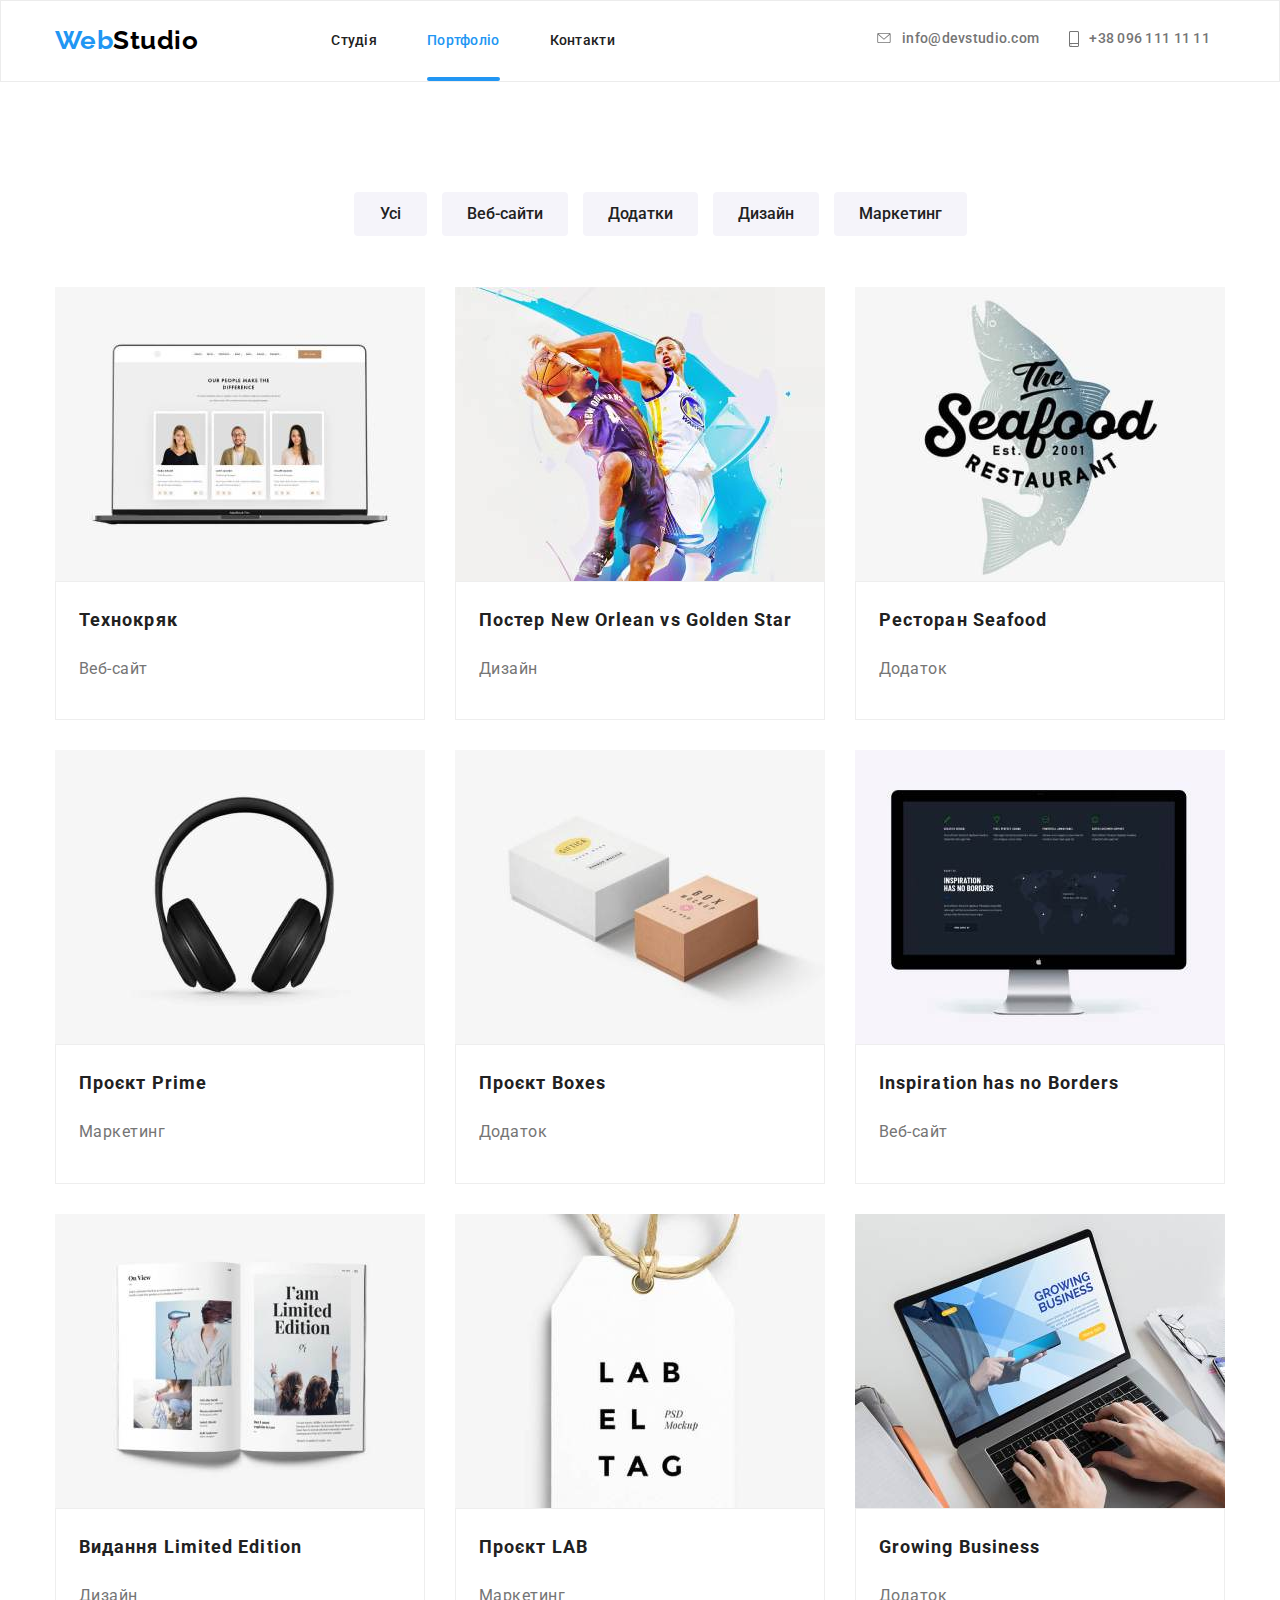
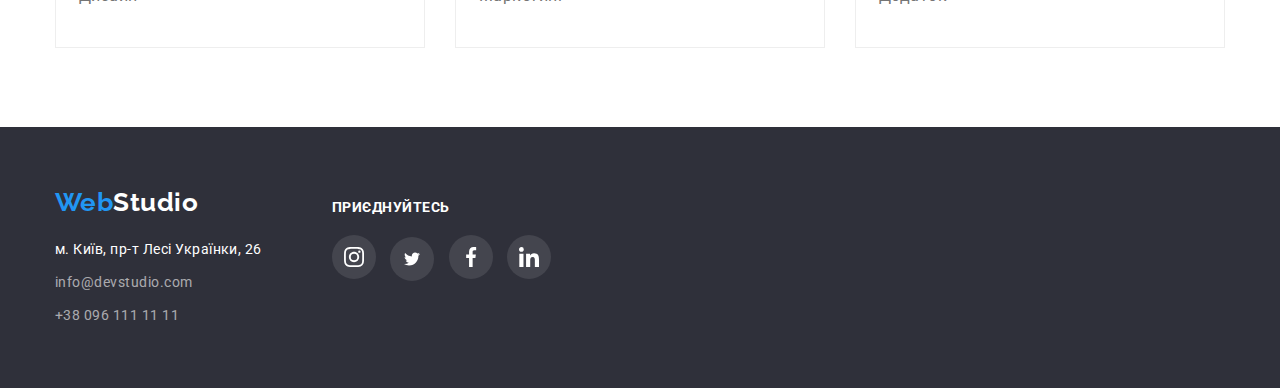
==== commit 90287ee5: "карточки" ====
--- a/portfolio.html
+++ b/portfolio.html
@@ -77,56 +77,96 @@
     </div>
     </li>
         <li class="work"><a href="">
-            <img src="./img/port2.jpg" alt="лизайн" width="370">
+            <div class="click-text">
+            <img src="./img/port2.jpg" alt="дизайн" width="370">
+            <div class="click-block">
+                <p class="text">Ресурс пропонує комплексні пропозиції з різним рівнем функціоналу та сервісів. Все це дозволить відвідувачу отримати вичерпні відомості про компанію чи приватну особу.</p>
+            </div>
+        </div>
     <div class="border-work">
             <h2 class="work-list">Постер New Orlean vs Golden Star</h2>
             <p class="wokr-name">Дизайн</p></a>
     </div>
         </li>
         <li class="work"><a href="">
+            <div class="click-text">
             <img src="./img/port3.jpg" alt="ресторан" width="370">
+            <div class="click-block">
+                <p class="text">Ресурс пропонує комплексні пропозиції з різним рівнем функціоналу та сервісів. Все це дозволить відвідувачу отримати вичерпні відомості про компанію чи приватну особу.</p>
+            </div>
+        </div>
     <div class="border-work">
             <h2 class="work-list">Ресторан Seafood</h2>
             <p class="wokr-name">Додаток</p></a>
     </div>
         </li>
         <li class="work"><a href="">
+            <div class="click-text">
             <img src="./img/port4.jpg" alt="наушники" width="370">
+            <div class="click-block">
+                <p class="text">Ресурс пропонує комплексні пропозиції з різним рівнем функціоналу та сервісів. Все це дозволить відвідувачу отримати вичерпні відомості про компанію чи приватну особу.</p>
+            </div>
+        </div>
     <div class="border-work">
             <h2 class="work-list">Проєкт Prime</h2>
             <p class="wokr-name">Маркетинг</p></a>
     </div>
         </li>
         <li class="work"><a href="">
+            <div class="click-text">
             <img src="./img/port5.jpg" alt="коробка" width="370">
+            <div class="click-block">
+                <p class="text">Ресурс пропонує комплексні пропозиції з різним рівнем функціоналу та сервісів. Все це дозволить відвідувачу отримати вичерпні відомості про компанію чи приватну особу.</p>
+            </div>
+        </div>
     <div class="border-work">
             <h2 class="work-list">Проєкт Boxes</h2>
             <p class="wokr-name">Додаток</p></a>
     </div>
         </li>
         <li class="work"><a href="">
+            <div class="click-text">
             <img src="./img/port6.jpg" alt="компютер" width="370">
+            <div class="click-block">
+                <p class="text">Ресурс пропонує комплексні пропозиції з різним рівнем функціоналу та сервісів. Все це дозволить відвідувачу отримати вичерпні відомості про компанію чи приватну особу.</p>
+            </div>
+        </div>
     <div class="border-work">
             <h2 class="work-list">Inspiration has no Borders</h2>
             <p class="wokr-name">Веб-сайт</p></a>
     </div>
         </li>
         <li class="work"><a href="">
+            <div class="click-text">
             <img src="./img/port7.jpg" alt="книга" width="370">
+            <div class="click-block">
+                <p class="text">Ресурс пропонує комплексні пропозиції з різним рівнем функціоналу та сервісів. Все це дозволить відвідувачу отримати вичерпні відомості про компанію чи приватну особу.</p>
+            </div>
+        </div>
     <div class="border-work">
             <h2 class="work-list">Видання Limited Edition</h2>
             <p class="wokr-name">Дизайн</p></a>
     </div>
         </li>
         <li class="work"><a href="">
+            <div class="click-text">
             <img src="./img/port8.jpg" alt="бірка" width="370">
+            <div class="click-block">
+                <p class="text">Ресурс пропонує комплексні пропозиції з різним рівнем функціоналу та сервісів. Все це дозволить відвідувачу отримати вичерпні відомості про компанію чи приватну особу.</p>
+            </div>
+        </div>
     <div class="border-work">
             <h2 class="work-list">Проєкт LAB</h2>
             <p class="wokr-name">Маркетинг</p></a>
     </div>
         </li>
         <li class="work"><a href="">
+            <div class="click-text">
             <img src="./img/port9.jpg" alt="ноут" width="370">
+            <div class="click-block">
+                <p class="text">Ресурс пропонує комплексні пропозиції з різним рівнем функціоналу та сервісів. Все це дозволить відвідувачу отримати вичерпні відомості про компанію чи приватну особу.</p>
+            </div>
+        </div>
     <div class="border-work">
             <h2 class="work-list">Growing Business</h2>
             <p class="wokr-name">Додаток</p></a>
--- a/css/styles.css
+++ b/css/styles.css
@@ -64,26 +64,79 @@
 
 .link {display: block ;
     padding-top: 32px;
-    padding-bottom: 32px;}
+    padding-bottom: 32px;
+
+    position: relative;
+
+    transition: color 250ms cubic-bezier(0.4, 0, 0.2, 1);}
 
 .link {color: var(--title-text-color);} 
 .link:hover, .link:focus, .link:active {color: #2196F3;}
 
-    /* Зміна кольору */
+.link-studio::after{content:'';
+    display: flex;
+    width: 100%;
+    height: 4px;
+    background-color: #2196F3;
+    border-radius: 2px;
+    position: absolute;
+
+    left:0;
+    bottom:0;
+    opacity: 1;}
+
+.link-portfolio::after{content:'';
+    display: flex;
+    width: 100%;
+    height: 4px;
+    background-color: #2196F3;
+    border-radius: 2px;
+    position: absolute;
+    
+    left:0;
+    bottom:0;
+    opacity: 1;}
+
+.link::after{content:'';
+    display: flex;
+    width: 100%;
+    height: 4px;
+    background-color: #2196F3;
+    border-radius: 2px;
+
+    position: absolute;
+    left:0;
+    bottom:0;
+
+    opacity: 0;}
+
+
+
 .link-studio {display: block ;
     padding-top: 32px;
-    padding-bottom: 32px;}
+    padding-bottom: 32px;
+
+    position: relative;
+    transition: color 250ms cubic-bezier(0.4, 0, 0.2, 1)
+}
+
 .link-studio {color: #2196F3} 
-.link-studio:hover, .link-studio:focus,
+.link-studio:hover, .link-studio:focus,.link-studio:active {color: #2196F3;}
 
 .link-portfolio {display: block ;
     padding-top: 32px;
-    padding-bottom: 32px;}
+    padding-bottom: 32px;
+    position: relative;
+
+    transition: color 250ms cubic-bezier(0.4, 0, 0.2, 1)}
+
 .link-portfolio {color: #2196F3} 
 .link-portfolio:hover, .link-portfolio:focus,.link-portfolio:active {color: #2196F3;}
     
 /*contact-info*/ 
-.contact-header {color:var(--primery-text-color) ;}
+.contact-header {color:var(--primery-text-color) ;
+
+    transition: color 250ms cubic-bezier(0.4, 0, 0.2, 1)}
 .contact-header:hover, .contact-header:focus, .contact-header:active {color: #2196F3;}
 
 
@@ -112,14 +165,18 @@
     margin-right: 10px;
     height: 10px;  
     width: 16px;
-fill: #757575;}
+    fill: #757575;
+
+    transition: fill 250ms cubic-bezier(0.4, 0, 0.2, 1);}
 .item-contact:hover .mail-sign{fill: #2196F3;}
 
 .tel-sign{ 
     margin-right: 10px;   
     height: 16px;
     width: 10px;
-fill: #757575;} 
+    fill: #757575;
+
+    transition: fill 250ms cubic-bezier(0.4, 0, 0.2, 1);} 
 .item-contact:hover .tel-sign{fill: #2196F3;}
 
 /*Ефективні рішення для вашого бізнесу*/
@@ -169,32 +226,630 @@
     border-radius: 4px;
     border: solid transparent;
     padding: 10px 32px;
-    min-width:216px;}
+    min-width:216px;
+
+    transition: color 250ms cubic-bezier(0.4, 0, 0.2, 1),
+    background-color 250ms cubic-bezier(0.4, 0, 0.2, 1),
+    border-color 250ms cubic-bezier(0.4, 0, 0.2, 1);}
 
 .main-title-button:hover, .main-title-button:focus, 
 .main-title-button:active {color: #F5F4FA;
     background-color:  #2196F3;
     border-color: #2196F3;}
 
+/*план*/
+.plan-works {text-align: left;
+    padding-top: 94px;
+    padding-bottom: 118px;}
+
+.plan-work-item {
+    display: flex;
+    margin-left: -30px;
+    padding-left: 0;
+    margin-top: 0;
+    margin-bottom: 0;}   
+
+.plan-work-item .plan-work {
+    width: calc((100% - 30px)/4);
+    margin-left: 30px;}
+    
+    /* іконки*/
+.icon-plan{
+    display: flex;
+    height: 120px;
+    width: 270px;
+
+    background: #F5F4FA;
+    border-radius: 4px;
+
+    align-items: center;
+    justify-content: center;}
+
+.antenna-sign{height: 70px;
+    width: 65px;}
+.clock-sign {height: 70px;
+    width: 67px;}
+.diagram-sign{height: 70px;
+    width: 54px;}
+.astronaut-sign{height: 70px;
+    width: 70px;}
+
+.main-plan {
+    font-weight: 700;
+    font-size: 14px;
+    line-height: 16px;
+
+    margin-top: 0;
+    margin-bottom: 10px;}
+
+.plan {color: var(--primery-text-color);
+    font-style: normal;
+    font-weight: 400;
+    font-size: 14px;
+    line-height: 1.7;
+    margin: 0;}
+
+/*Чим ми займаємося*/
+.working {
+    padding-top: 0;
+    padding-bottom: 94px;}
+
+.working-page {font-weight: 700;
+    font-size: 36px;
+    line-height: 1.16;
+    text-align: center;
+
+    margin-top: 0;
+    margin-bottom: 50px;}
+
+.working-img {display: flex;
+    margin-right: -30px;
+    padding-left: 0;
+    margin-top: 0;
+    margin-bottom: 0;
+
+    height: 294px;}
+
+.working-img .img {flex-basis: calc((100% - 30px) / 3);
+    margin-right: 30px;}
+
+    /* Позиціонування */
+.img-application{position: relative;
+    z-index: 1;
+    overflow: hidden;} 
+.application{ display: flex;
+    height: 70px;
+    width: 370px;
+
+    background-color: rgba(47, 48, 58, 0.8);
+    align-items: center;
+    justify-content: center;
+
+    position: absolute; 
+    bottom:0;} 
+
+
+.application-computer {
+    font-weight: 700;
+    font-size: 14px;
+    line-height: 16px;
+    color: #FFFFFF;
+
+    margin-top: 0;
+    margin-bottom:0;}
+
+
+
+/*Наша команда*/
+.team-work {font-weight: 700;
+    font-size: 36px;
+    line-height: 1.2;
+    text-align: center;
+
+    padding-top: 94px;
+    padding-bottom: 50px;
+    margin-top:0;
+    margin-bottom:0;}
+
+.name-people {border-radius: 0px 0px 4px 4px;
+    padding-top: 30px;
+    padding-bottom: 30px}
+
+ /* іконки */
+ .soc-people {background-color: #FFFFFF;
+    display: inline-flex;
+    
+    height: 44px;
+    width: 44px;
+    border-radius: 50%;
+
+    align-items: center;
+    justify-content: center;
+
+    margin-left: 0;
+    margin-top: 16px;  
+    margin-right: 10px;
+
+    transition: background-color 250ms cubic-bezier(0.4, 0, 0.2, 1);}
+.soc-people:hover, .soc-people:focus {background-color: #2196F3;}
+
+.instagram{height: 20px;
+    width: 20px;
+    background-position:center;
+    fill: #AFB1B8;
+
+    transition: fill 250ms cubic-bezier(0.4, 0, 0.2, 1);}
+.soc-people:hover .instagram{fill: #FFFFFF;}
+
+.twitter{height: 16px;
+    width: 20px;
+    background-position:center;
+    fill: #AFB1B8;
+
+    transition: fill 250ms cubic-bezier(0.4, 0, 0.2, 1);}
+.twitter:hover{fill: #FFFFFF;}
+.soc-people:hover .twitter{fill: #FFFFFF;}
+
+.facebook{height: 20px;
+    width: 20px;
+    background-position:center;
+    fill: #AFB1B8;
+
+    transition: fill 250ms cubic-bezier(0.4, 0, 0.2, 1);}
+.facebook:hover{fill: #FFFFFF;}
+.soc-people:hover .facebook{fill: #FFFFFF;}
+
+.linkedin{height: 20px;
+    width: 20px;
+    background-position:center;
+    fill: #AFB1B8;
+
+    transition: fill 250ms cubic-bezier(0.4, 0, 0.2, 1);}
+.linkedin:hover{fill: #FFFFFF;}
+.soc-people:hover .linkedin{fill: #FFFFFF;}
+
+.team {
+    padding-top: 0px;
+    padding-bottom: 94px;
+    background: #F5F4FA;}
+
+.foto img {display: block;}
+
+.work-foto {display: flex;
+    margin-right: -30px;
+    padding: 0;
+    margin: auto;}
+
+.work-foto .foto {background-color: #FFFFFF;
+    box-shadow: 0px 1px 3px rgba(0, 0, 0, 0.12),
+                0px 1px 1px rgba(0, 0, 0, 0.14), 
+                0px 2px 1px rgba(0, 0, 0, 0.2);
+    border-radius: 0px 0px 4px 4px;
+    margin-right: 30px;
+    flex-basis: calc((100% - 30px) / 4);}
+
+.name {font-weight: 700;
+    font-size: 16px;
+    line-height: 1.2;
+    text-align: center;
+
+    margin-top: 0;
+    margin-bottom: 10px;}
+
+.profession {color:var(--primery-text-color);
+    font-weight: 400;
+    font-size: 16px;
+    line-height: 1.2;
+    text-align: center;
+    margin: 0;}
+
+    
+/* Постійні клієнти */
+.client-comment {font-weight: 700;
+    font-size: 36px;
+    line-height: 1.2;
+    text-align: center;
+  
+    padding-bottom: 50px;
+    margin: 0;}
+
+.client{
+    margin-left: 30px;
+    margin-top: 0;
+    margin-left: 0;  
+    padding-top: 94px;
+    padding-bottom: 94px;}
+    
+.company-box { display: flex;
+    padding-left: 0;
+    margin-top: 0;
+    margin-bottom: 0;
+    margin-left: -30px;}
+
+    /* іконки */
+.box {display: flex;
+    cursor: pointer;
+
+    height: 92px;
+    width: 170px;         
+    border: 1px solid #AFB1B8;
+    border-radius: 4px;
+    background-color: #fff;
+    flex-basis: calc((100% - 30px) / 6);
+    margin-left: 30px;
+
+    align-items: center;
+    justify-content: center;
+
+    transition: border 250ms cubic-bezier(0.4, 0, 0.2, 1);}
+.box:hover {border: 1px solid #2196F3;}
+   
+.group-yaco {height: 47px;
+    width: 41px;
+    fill: #AFB1B8;
+
+    transition: fill 250ms cubic-bezier(0.4, 0, 0.2, 1);}
+.box:hover .group-yaco{fill:#2196F3;}
+
+.group-taglinehere {height: 52px;
+    width: 40px;
+    fill: #AFB1B8;
+
+    transition: fill 250ms cubic-bezier(0.4, 0, 0.2, 1);}
+.box:hover .group-taglinehere{fill:#2196F3;}
+
+.group-company {height: 41px;
+    width: 43px;
+    fill: #AFB1B8;
+
+    transition: fill 250ms cubic-bezier(0.4, 0, 0.2, 1);}
+.group-company:hover{fill:#2196F3;}
+.box:hover .group-company{fill:#2196F3;}
+
+.group-faster {height: 41px;
+    width: 84px;
+    fill: #AFB1B8;
+
+    transition: fill 250ms cubic-bezier(0.4, 0, 0.2, 1);}
+.box:hover .group-faster{fill:#2196F3;}
+
+.group-brand {height: 46px;
+    width: 62px;
+    fill: #AFB1B8;
+
+    transition: fill 250ms cubic-bezier(0.4, 0, 0.2, 1);}
+.box:hover .group-brand{fill:#2196F3;}
+
+.group-tagline {height: 60px;
+    width: 106px;
+    fill: #AFB1B8;
+
+    transition: fill 250ms cubic-bezier(0.4, 0, 0.2, 1);}
+.box:hover .group-tagline{fill:#2196F3;}
+
+/*footer*/
+.footer-color {background-color: #2F303A;}
+
+.footer {
+    font-style: normal;
+    font-weight: 400;
+    font-size: 14px;
+    line-height: 1.7;
+
+    padding-top: 60px;
+    padding-bottom: 60px;
+    display: block;}
+
+.container-footer {margin-top: 0;
+    margin-bottom: 0;
+    padding-left: 0;}
+
+.logo-footer {color: #2196F3;
+    font-family:Raleway, sans-serif;
+    font-style: normal;
+    font-weight: 700;
+    font-size: 26px;
+    line-height: 1.2;
+
+    padding-bottom: 20px;
+    display: block;}
+.logo-white {color: #FFFFFF;}
+
+.item-adress {margin-bottom: 9px;}
+.item-adress:nth-child(3n) {margin-bottom: 0;}
+
+.adress {color: var(--accent-color);
+
+    transition: color 250ms cubic-bezier(0.4, 0, 0.2, 1);}
+.adress:hover, .adress:focus, .adress:active {color: #2196F3;}
+
+.adress-footer {color:rgba(255, 255, 255, 0.6);
+
+    transition: color 250ms cubic-bezier(0.4, 0, 0.2, 1);}
+.adress-footer:hover, .adress-footer:focus, .adress-footer:active {color: #2196F3;}
+
+/* join */
+.join-soc {font-weight: 700;
+    font-size: 14px;
+    line-height: 16px;
+    color: #FFFFFF;
+    text-transform: uppercase;
+    margin: 0;}
+
+.join {display: flex;
+
+    height: 80px;
+    left: 206px;
+    margin-left: 70px;
+    margin-top: 72px;}
+.infofotter {display: flex;}
+
+    /* іконки */
+
+ .soc-footer {background-color: rgba(255, 255, 255, 0.1);
+    display: inline-flex;
+    cursor: pointer;
+
+    height: 44px;
+    width: 44px;
+    border-radius: 50%;
+
+    align-items: center;
+    justify-content: center;
+
+    margin-left: 0;
+    margin-top: 20px;  
+    padding: 0px;
+    margin-left: 10px;
+
+    transition: background-color 250ms cubic-bezier(0.4, 0, 0.2, 1);}
+
+.soc-footer:nth-child(2){margin-left: 0px;}
+.soc-footer:hover {background-color: #2196F3;}
+
+.instagram-footer{height: 20px;
+    width: 20px;
+    background-position:center;}
+
+.twitter-footer{height: 16px;
+    width: 20px;
+    background-position:center;}
+
+.facebook-footer{height: 20px;
+    width: 20px;
+    background-position:center;}
+
+.linkedin-footer{height: 20px;
+    width: 20px;
+    background-position:center;}
+
+    /* підпишіться на розсилку */
+
+.mailing-block {display: flex;
+    height: 86px;
+    left: 206px;
+    margin-left: 93px;
+    margin-top: 72px;}
+
+.mailing-menu{display: inline-flex;
+padding-right:12px ;}
+
+.mailing-mail input{margin: 0;
+    margin-top: 0px;
+    padding: 0;
+    height: 50px;
+    width: 358px;
+    border: 1px solid rgba(255, 255, 255, 0.3);
+    border-radius: 4px;
+    background-color: #2F303A;}
+    
+.mailing-mail input::placeholder{color:rgba(255, 255, 255, 0.6);
+    font-weight: 400;
+    font-size: 16px;
+    line-height: 1.25px;} 
+    
+.mailing-mail input{
+    margin:0;
+    padding: 15px 16px;} 
+
+.mailing-text {font-weight: 700;
+    font-size: 14px;
+    line-height: 16px;
+    color: #FFFFFF;
+    text-transform: uppercase;
+    margin:0px;
+    padding-bottom: 20px;}
+
+.button-fly{display: inline-flex;}
+    
+.mailing-button {cursor: pointer;
+    background-color: #2196F3;
+    color:var(--accent-color);
+    font-style: normal;
+    font-weight: 700;
+    font-size: 16px;
+    line-height: 1.9;
+    align-items: center;
+    text-align: center; 
+    letter-spacing: 0.06em;
+    
+    width: 200px;
+    height: 50px;
+    display: flex;
+    border-radius: 4px;
+    border: solid transparent;
+    padding: 0;
+    min-width:200px;
+    position: relative;
+    padding-left: 28px;
+    
+    transition: color 250ms cubic-bezier(0.4, 0, 0.2, 1),
+    background-color 250ms cubic-bezier(0.4, 0, 0.2, 1),
+    border-color 250ms cubic-bezier(0.4, 0, 0.2, 1);}
+.mailing-button:hover, .mailing-buttont:focus, 
+.mailing-button:active {color: #F5F4FA;
+    background-color:  #2196F3;
+    border-color: #2196F3;}
+
+.icon-fly{display: inline-flex;
+position: absolute;
+right:28px;
+bottom:13px;
+
+}
+.icon-fly-button{
+    height: 24px;  
+    width: 24px;
+    fill: #FFFFFF;
+
+    transition: fill 250ms cubic-bezier(0.4, 0, 0.2, 1);}
+.mailing-button:hover .icon-fly-button{fill: #F5F4FA;}
+
+/*portfolio*/
+/*button*/
+.menu {display:flex;
+    justify-content: center;
+}
+.menu-title {padding-right: 15px;
+    margin: 0;
+    padding-top: 94px;
+    padding-bottom:50px ;}
+
+.menu-title:nth-child(5){padding-right: 0;}
+
+.menu button{
+    cursor: pointer;
+    background: #F5F4FA;
+    border-color: #F5F4FA;
+    color: var(--title-text-color);
+
+    font-weight: 500;
+    font-size: 16px;
+    line-height: 1.6;    
+    text-align: center;
+
+    display: inline-block;
+    border-radius: 4px;
+    border: solid transparent;
+
+    padding: 6px 22px;
+    min-width: 73px;
+    
+    transition: color 250ms cubic-bezier(0.4, 0, 0.2, 1),
+    background-color 250ms cubic-bezier(0.4, 0, 0.2, 1),
+    box-shadow 250ms cubic-bezier(0.4, 0, 0.2, 1);}
+.menu button:hover,
+.menu button:focus,menu:active {color: var(--accent-color);
+    background-color: #2196F3;box-shadow: 0px 3px 1px rgba(0, 0, 0, 0.1), 
+    0px 1px 2px rgba(0, 0, 0, 0.08), 
+    0px 2px 2px rgba(0, 0, 0, 0.12);} 
+
+/*СПЕЦІАЛІЗАЦІЯ*/
+.container-work{padding-bottom:94px;
+    padding-top: 0px;}
+
+.works {display: flex;
+    flex-wrap: wrap;
+    padding: 0;
+    margin:-15px;}
+
+.work {transition: box-shadow 250ms cubic-bezier(0.4, 0, 0.2, 1);}
+.work:hover{
+    box-shadow: 0px 1px 1px rgba(0, 0, 0, 0.12), 
+    0px 4px 4px rgba(0, 0, 0, 0.06),
+    1px 4px 6px rgba(0, 0, 0, 0.16);}
+
+.works .work {background-color: #FFFFFF;
+    width: 370px;
+    flex-basis: calc((100% - 30px) / 9);
+    margin: 15px;
+    margin-top: 0;
+    margin-bottom: 0;
+    margin-bottom: 30px;}
+
+.works .work:nth-child(n+7) {margin-bottom: 0;}
+
+.work img {display: block;}
+
+
+/* Рамка */
+.border-work {padding: 20px 0px 20px 23px;
+    border: 1px solid #EEEEEE;}
+
+/* .work:nth-child(3n) {margin-right: 0;}
+.work:nth-last-child(-n + 3) {margin-bottom: 0;} */
+
+.work img:hover, .work:focus, .work:active {border-color: #2196F3;}
+
+.work-list {
+    color: var(--title-text-color);
+    font-weight: 700;
+    font-size: 18px;
+    line-height: 2;
+    letter-spacing: 0.06em;
+
+    /* outline: 1px solid red; */
+    margin-top: 0;
+    margin-bottom: 4px; }
+
+.wokr-name {color:#757575;
+    font-weight: 400;
+    font-size: 16px;
+    line-height: 1.87;} 
+    
 /* Позиціонування */
+.click-text {position: relative;
+overflow: hidden;}
+
+.click-block{display: flex;
+    height: 294px;
+    width: 370px;
+    background-color: rgba(33, 150, 243, 0.9);
+    position: absolute;
+    top: 0px;
+    opacity: 0;
+
+transform: translateY(100%);
+transition: transform 250ms cubic-bezier(0.4, 0, 0.2, 1);}
+
+.text{color: #FFFFFF;
+    font-weight: 400;
+    font-size: 18px;
+    line-height: 1.55;
+margin-top: 63px;
+margin-bottom: 63px;
+margin-left: 24px;
+margin-right: 24px;
+}
+
+.work:hover .click-block {opacity: 1;
+    transform: translateY(0);}
+
+
+/* Модальне вікно */
 /* beckdrop */
-.beckdrop {position: fixed;
+.backdrop {position: fixed;
     top: 0;
     left: 0;
 
     width: 100%;
     height: 100%;
 
-    background-color:rgba(0, 0, 0, 0.2) ;}
-
-.beckdrop.is-hidden {opacity: 0;
+    background-color:rgba(0, 0, 0, 0.2) ;
+    opacity: 1;
+    transition: opacity 250ms cubic-bezier(0.4, 0, 0.2, 1);
+    z-index: 2;}
+
+.backdrop.is-hidden {opacity: 0;
     pointer-events: none;}
+
+.backdrop.is-hidden .modal{
+    transform: translate(-50%, -50%) scale(0.9);}
 
 .modal{
     position: absolute;
     top: 50%;
     left: 50%;
-    transform: translate(-50%, -50%);
 
     height: 581px;
     width: 528px;
@@ -203,6 +858,8 @@
     box-shadow: 0px 1px 3px rgba(0, 0, 0, 0.12), 0px 1px 1px rgba(0, 0, 0, 0.14), 0px 2px 1px rgba(0, 0, 0, 0.2);
     border-radius: 4px;
 
+    transform: translate(-50%, -50%) scale(1);
+    transition: transform 250ms cubic-bezier(0.4, 0, 0.2, 1);
 }
 
 .close-button{display:flex;
@@ -219,477 +876,143 @@
     align-items: center;
     justify-content: center;} 
 
-/*план*/
-.plan-works {text-align: left;
-    padding-top: 94px;
-    padding-bottom: 118px;}
-
-.plan-work-item {
-    display: flex;
-    margin-left: -30px;
-    padding-left: 0;
+.close-button-icon{fill: #000000;
+    transition: fill 250ms cubic-bezier(0.4, 0, 0.2, 1);}
+.close-button-icon:hover{fill: #2196F3;}
+
+
+    /* Залиште свої дані, ми вам передзвонимо */
+textarea{resize: none;}
+
+.form{width: 448px;
+    outline: 1px solid tomato;
+    margin-left:40px;
+    margin-right: 40px;}
+    
+.form-field{
+display: flex;
+flex-direction: column;} 
+
+.class-input{
+    cursor: pointer;
+    height: 40px;
+    width: 448px;
+    padding-left: 42px;
+    margin-top: 4px;
+    border: 1px solid rgba(33, 33, 33, 0.2);
+    border-radius: 4px;
+    outline: rgba(33, 33, 33, 0.2);
+
+    transition: border-color 250ms cubic-bezier(0.4, 0, 0.2, 1);}
+.class-input:focus {border-color: #2196F3}  
+
+.form-item:last-child {
+    margin-bottom: 0;}
+.form-item{margin-bottom: 10px;
+    position: relative;}
+
+.form-block {font-weight: 400;
+    font-size: 12px;
+    line-height: 1.6;
+    letter-spacing: 0.01em;
+    color: #757575;}
+
+.form-img{position: absolute;
+    cursor: pointer;
+    width: 18px;
+    height: 18px;
+    left: 15px;
+    bottom: 11px;    
+    display: inline-block;
+    fill: #212121;
+    transition: fill 250ms cubic-bezier(0.4, 0, 0.2, 1);}
+
+.form-item:focus-within >.form-img {fill: #2196F3;}
+
+.
+ /* .person-black:hover{fill: #2196F3;}
+.person-black:hover{fill: #2196F3;}
+.form-input-person:hover .person-black {fill: #2196F3;}  */
+
+/* коментар */
+::placeholder{color:rgba(117, 117, 117, 0.5);
+    font-weight: 400;
+    font-size: 12px;
+    line-height: 1.6;
+    letter-spacing: 0.01em;} 
+
+.comment-text{
+    cursor: pointer;
+    height: 120px;
+    width: 448px;
+    margin:0;
+    padding: 12px 16px;
+    margin-top: 4px;
+    font-size: 14px;
+    border: 1px solid rgba(33, 33, 33, 0.2);
+    border-radius: 4px;
+    outline: rgba(33, 33, 33, 0.2);
+    transition: border-color 250ms cubic-bezier(0.4, 0, 0.2, 1);}
+.comment-text:focus {border-color: #2196F3;}
+
+.form-page{font-weight: 700;
+    font-size: 20px;
+    line-height: 1.15;
+    text-align: center;
+
+    padding-top: 40px;
+    padding-bottom: 12px;
     margin-top: 0;
-    margin-bottom: 0;}   
-
-.plan-work-item .plan-work {
-    width: calc((100% - 30px)/4);
-    margin-left: 30px;}
-    
-    /* іконки*/
-.icon-plan{
-    display: flex;
-    height: 120px;
-    width: 270px;
-
-    background: #F5F4FA;
-    border-radius: 4px;
-
-    align-items: center;
-    justify-content: center;}
-
-.antenna-sign{height: 70px;
-    width: 65px;}
-.clock-sign {height: 70px;
-    width: 67px;}
-.diagram-sign{height: 70px;
-    width: 54px;}
-.astronaut-sign{height: 70px;
-    width: 70px;}
-
-.main-plan {
-    font-weight: 700;
+    margin-bottom: 0px;}
+
+.form-policy{text-align: center;
+padding-top: 20px;
+padding-bottom: 30px;}
+
+.form-policy label {margin-left: 8px;}
+
+.form-policy input[type='checkbox']{}
+
+.policy-text{font-weight: 400;
     font-size: 14px;
-    line-height: 16px;
-
-    margin-top: 0;
-    margin-bottom: 10px;}
-
-.plan {color: var(--primery-text-color);
-    font-style: normal;
-    font-weight: 400;
-    font-size: 14px;
-    line-height: 1.7;
-    margin: 0;}
-
-/*Чим ми займаємося*/
-.working {
-    padding-top: 0;
-    padding-bottom: 94px;}
-
-.working-page {font-weight: 700;
-    font-size: 36px;
-    line-height: 1.16;
+    line-height: 1.4;
     text-align: center;
-
-    margin-top: 0;
-    margin-bottom: 50px;}
-
-.working-img {display: flex;
-    margin-right: -30px;
-    padding-left: 0;
-    margin-top: 0;
-    margin-bottom: 0;
-
-    height: 294px;}
-
-.working-img .img {flex-basis: calc((100% - 30px) / 3);
-    margin-right: 30px;}
-
-    /* Позиціонування */
-.img-application{position: relative;}
-.application{display: flex;
-height: 70px;
-width: 370px;
-
-background-color: rgba(47, 48, 58, 0.8);
-align-items: center;
-justify-content: center;
-
-position: absolute;
-bottom:0%;}
-
-
-.application-computer {
-    font-weight: 700;
-    font-size: 14px;
-    line-height: 16px;
-    color: #FFFFFF;
-
-    margin-top: 0;
-    margin-bottom:0;}
-
-
-
-/*Наша команда*/
-.team-work {font-weight: 700;
-    font-size: 36px;
-    line-height: 1.2;
-    text-align: center;
-
-    padding-top: 94px;
-    padding-bottom: 50px;
-    margin-top:0;
-    margin-bottom:0;}
-
-.name-people {border-radius: 0px 0px 4px 4px;
-    padding-top: 30px;
-    padding-bottom: 30px}
-
- /* іконки */
- .soc-people {background-color: #FFFFFF;
-    display: inline-flex;
-    
-    height: 44px;
-    width: 44px;
-    border-radius: 50%;
-
-    align-items: center;
-    justify-content: center;
-
-    margin-left: 0;
-    margin-top: 16px;  
-    margin-right: 10px;
-
-}
-.soc-people:hover, .soc-people:focus {background-color: #2196F3;}
-
-.instagram{height: 20px;
-    width: 20px;
-    background-position:center;
-    fill: #AFB1B8;}
-.soc-people:hover .instagram{fill: #FFFFFF;}
-
-.twitter{height: 16px;
-    width: 20px;
-    background-position:center;
-    fill: #AFB1B8;}
-.twitter:hover{fill: #FFFFFF;}
-.soc-people:hover .twitter{fill: #FFFFFF;}
-
-.facebook{height: 20px;
-    width: 20px;
-    background-position:center;
-    fill: #AFB1B8;}
-.facebook:hover{fill: #FFFFFF;}
-.soc-people:hover .facebook{fill: #FFFFFF;}
-
-.linkedin{height: 20px;
-    width: 20px;
-    background-position:center;
-    fill: #AFB1B8;}
-.linkedin:hover{fill: #FFFFFF;}
-.soc-people:hover .linkedin{fill: #FFFFFF;}
-
-.team {
-    padding-top: 0px;
-    padding-bottom: 94px;
-    background: #F5F4FA;}
-
-.foto img {display: block;}
-
-.work-foto {display: flex;
-    margin-right: -30px;
-    padding: 0;
-    margin: auto;}
-
-.work-foto .foto {background-color: #FFFFFF;
-    box-shadow: 0px 1px 3px rgba(0, 0, 0, 0.12),
-                0px 1px 1px rgba(0, 0, 0, 0.14), 
-                0px 2px 1px rgba(0, 0, 0, 0.2);
-    border-radius: 0px 0px 4px 4px;
-    margin-right: 30px;
-    flex-basis: calc((100% - 30px) / 4);}
-
-.name {font-weight: 700;
-    font-size: 16px;
-    line-height: 1.2;
-    text-align: center;
-
-    margin-top: 0;
-    margin-bottom: 10px;}
-
-.profession {color:var(--primery-text-color);
-    font-weight: 400;
-    font-size: 16px;
-    line-height: 1.2;
-    text-align: center;
-    margin: 0;}
-
-    
-/* Постійні клієнти */
-.client-comment {font-weight: 700;
-    font-size: 36px;
-    line-height: 1.2;
-    text-align: center;
-  
-    padding-bottom: 50px;
-    margin: 0;}
-
-.client{
-    margin-left: 30px;
-    margin-top: 0;
-    margin-left: 0;  
-    padding-top: 94px;
-    padding-bottom: 94px;}
-    
-.company-box { display: flex;
-    padding-left: 0;
-    margin-top: 0;
-    margin-bottom: 0;
-    margin-left: -30px;}
-
-    /* іконки */
-.box {display: flex;
-    cursor: pointer;
-
-    height: 92px;
-    width: 170px;         
-    border: 1px solid #AFB1B8;
-    border-radius: 4px;
-    background-color: #fff;
-    flex-basis: calc((100% - 30px) / 6);
-    margin-left: 30px;
-
-    align-items: center;
-    justify-content: center;}
-.box:hover {border: 1px solid #2196F3;}
-   
-.group-yaco {height: 47px;
-    width: 41px;
-    fill: #AFB1B8;}
-.box:hover .group-yaco{fill:#2196F3;}
-
-.group-taglinehere {height: 52px;
-    width: 40px;
-    fill: #AFB1B8;}
-.box:hover .group-taglinehere{fill:#2196F3;}
-
-.group-company {height: 41px;
-    width: 43px;
-    fill: #AFB1B8;}
-.group-company:hover{fill:#2196F3;}
-.box:hover .group-company{fill:#2196F3;}
-
-.group-faster {height: 41px;
-    width: 84px;
-    fill: #AFB1B8;}
-.box:hover .group-faster{fill:#2196F3;}
-
-.group-brand {height: 46px;
-    width: 62px;
-    fill: #AFB1B8;}
-.box:hover .group-brand{fill:#2196F3;}
-
-.group-tagline {height: 60px;
-    width: 106px;
-    fill: #AFB1B8;}
-.box:hover .group-tagline{fill:#2196F3;}
-
-/*footer*/
-.footer-color {background-color: #2F303A;}
-
-.footer {
-    font-style: normal;
-    font-weight: 400;
-    font-size: 14px;
-    line-height: 1.7;
-
-    padding-top: 60px;
-    padding-bottom: 60px;
-    display: block;}
-
-.container-footer {margin-top: 0;
-    margin-bottom: 0;
-    padding-left: 0;}
-
-.logo-footer {color: #2196F3;
-    font-family:Raleway, sans-serif;
+    color: #757575;}
+.policy-text-part {color: #2196F3;
+    text-decoration: underline;}
+
+.form-button{text-align: center;}
+.form-button-text {cursor: pointer;
+    background-color: #2196F3;
+    color:var(--accent-color);
     font-style: normal;
     font-weight: 700;
-    font-size: 26px;
-    line-height: 1.2;
-
-    padding-bottom: 20px;
-    display: block;}
-.logo-white {color: #FFFFFF;}
-
-.item-adress {margin-bottom: 9px;}
-.item-adress:nth-child(3n) {margin-bottom: 0;}
-
-.adress {color: var(--accent-color);}
-.adress:hover, .adress:focus, .adress:active {color: #2196F3;}
-
-.adress-footer {color:rgba(255, 255, 255, 0.6);}
-.adress-footer:hover, .adress-footer:focus, .adress-footer:active {color: #2196F3;}
-
-/* join */
-.join-soc {font-weight: 700;
-    font-size: 14px;
-    line-height: 16px;
-    color: #FFFFFF;
-    text-transform: uppercase;
-    margin: 0;}
-
-.join {display: flex;
-
-    height: 80px;
-    left: 206px;
-    margin-left: 70px;
-    margin-top: 72px;}
-.infofotter {display: flex;}
-
-    /* іконки */
-
- .soc-footer {background-color: rgba(255, 255, 255, 0.1);
-    display: inline-flex;
-    cursor: pointer;
-
-    height: 44px;
-    width: 44px;
-    border-radius: 50%;
-
+    font-size: 16px;
+    line-height: 1.9;
+    display: flex;
     align-items: center;
-    justify-content: center;
-
-    margin-left: 0;
-    margin-top: 20px;  
-    padding: 0px;
-    margin-left: 10px;}
-
-.soc-footer:nth-child(2){margin-left: 0px;}
-.soc-footer:hover {background-color: #2196F3;}
-
-.instagram-footer{height: 20px;
-    width: 20px;
-    background-position:center;}
-
-.twitter-footer{height: 16px;
-    width: 20px;
-    background-position:center;}
-
-.facebook-footer{height: 20px;
-    width: 20px;
-    background-position:center;}
-
-.linkedin-footer{height: 20px;
-    width: 20px;
-    background-position:center;}
-
-/*portfolio*/
-/*button*/
-.menu {display:flex;
-    justify-content: center;
-}
-.menu-title {padding-right: 15px;
-    margin: 0;
-    padding-top: 94px;
-    padding-bottom:50px ;}
-
-.menu-title:nth-child(5){padding-right: 0;}
-
-.menu button{
-    cursor: pointer;
-    background: #F5F4FA;
-    border-color: #F5F4FA;
-    color: var(--title-text-color);
-
-    font-weight: 500;
-    font-size: 16px;
-    line-height: 1.6;    
     text-align: center;
+    letter-spacing: 0.06em;
 
     display: inline-block;
     border-radius: 4px;
     border: solid transparent;
-
-    padding: 6px 22px;
-    min-width: 73px;}
-.menu button:hover,
-.menu button:focus,menu:active {color: var(--accent-color);
-    background-color: #2196F3;box-shadow: 0px 3px 1px rgba(0, 0, 0, 0.1), 
-    0px 1px 2px rgba(0, 0, 0, 0.08), 
-    0px 2px 2px rgba(0, 0, 0, 0.12);} 
-
-/*СПЕЦІАЛІЗАЦІЯ*/
-.container-work{padding-bottom:94px;
-    padding-top: 0px;}
-
-.works {display: flex;
-    flex-wrap: wrap;
-    padding: 0;
-    margin:-15px;}
-.work:hover{
-    box-shadow: 0px 1px 1px rgba(0, 0, 0, 0.12), 
-    0px 4px 4px rgba(0, 0, 0, 0.06),
-    1px 4px 6px rgba(0, 0, 0, 0.16);}
-
-.works .work {background-color: #FFFFFF;
-    width: 370px;
-    flex-basis: calc((100% - 30px) / 9);
-    margin: 15px;
-    margin-top: 0;
-    margin-bottom: 0;
-    margin-bottom: 30px;}
-
-.works .work:nth-child(n+7) {margin-bottom: 0;}
-
-.work img {display: block;}
-
-
-/* Рамка */
-.border-work {padding: 20px 0px 20px 23px;
-    border: 1px solid #EEEEEE;}
-
-/* .work:nth-child(3n) {margin-right: 0;}
-.work:nth-last-child(-n + 3) {margin-bottom: 0;} */
-
-.work img:hover, .work:focus, .work:active {border-color: #2196F3;}
-
-.work-list {
-    color: var(--title-text-color);
-    font-weight: 700;
-    font-size: 18px;
-    line-height: 2;
-    letter-spacing: 0.06em;
-
-    /* outline: 1px solid red; */
-    margin-top: 0;
-    margin-bottom: 4px; }
-
-.wokr-name {color:#757575;
-    font-weight: 400;
-    font-size: 16px;
-    line-height: 1.87;} 
-    
-/* Позиціонування */
-.click-text {position: relative;}
-
-.click-block{display: flex;
-    height: 294px;
-    width: 370px;
-    background-color: rgba(33, 150, 243, 0.9);
-    position: absolute;
-    top: 0px;
-    opacity: 1;}
-
-.work:hover .click-block {opacity: 1;}
-
-.text{color: #FFFFFF;
-    font-weight: 400;
-    font-size: 18px;
-    line-height: 1.55;
-margin-top: 63px;
-margin-bottom: 63px;
-margin-left: 24px;
-margin-right: 24px;
-}
-
-
-
-
-/*.works {list-style: none;
-    padding-top: 0px;
-    padding-bottom: 0px;}*/
+    padding: 10px 32px;
+    min-width:216px;
+
+    transition: color 250ms cubic-bezier(0.4, 0, 0.2, 1),
+    background-color 250ms cubic-bezier(0.4, 0, 0.2, 1),
+    border-color 250ms cubic-bezier(0.4, 0, 0.2, 1);}
+
+.form-button-text:hover, .form-button-text:focus, 
+.form-button-text:active {color: #F5F4FA;
+    background-color:  #2196F3;
+    border-color: #2196F3;}
+
+
+/* transition-property: color, background-color, box-shadow;
+transition-duration: 250ms;
+transition-timing-function:cubic-bezier(0.4, 0, 0.2, 1); */
 
 
 /* --primery-text-color:#757575;*/
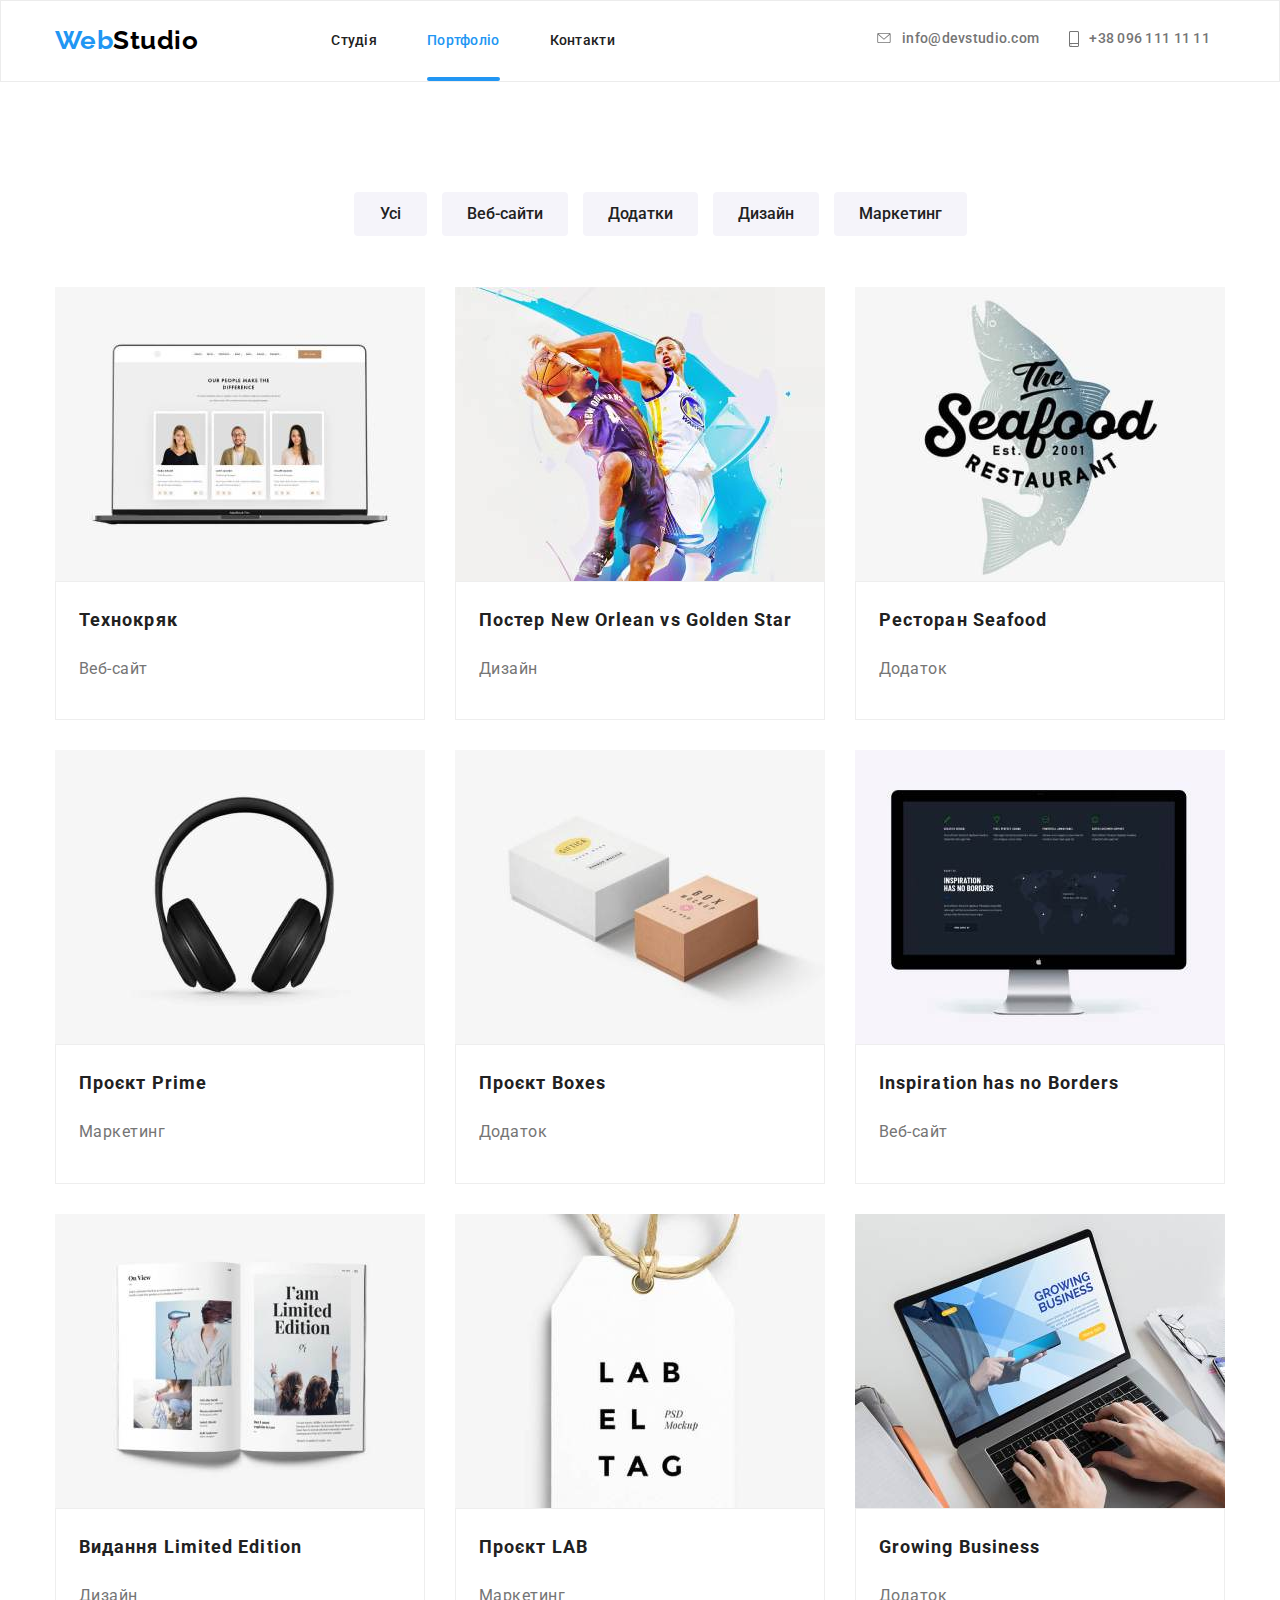
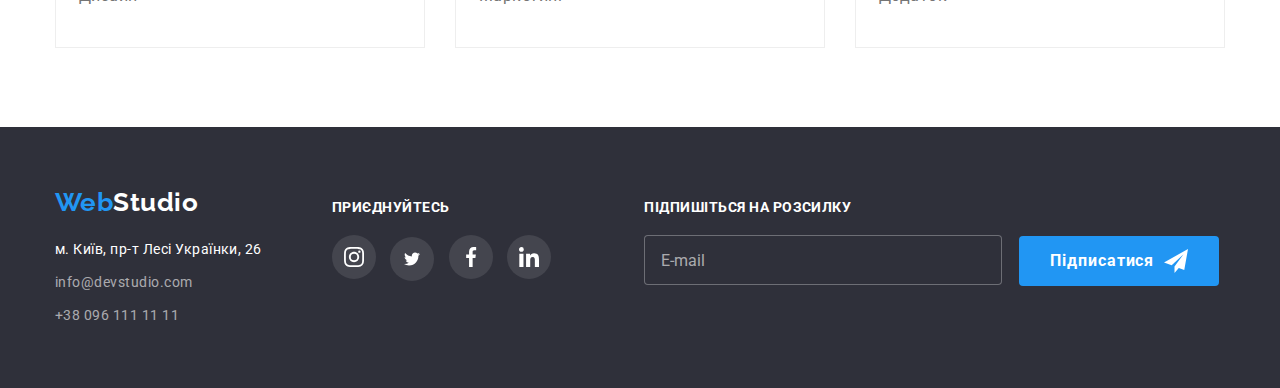
==== commit d33ce1eb: "Розмітка та стилізація форм" ====
--- a/portfolio.html
+++ b/portfolio.html
@@ -211,6 +211,25 @@
                 </div>
     </div>
 </div>
+<!-- підпишіться на розсилку -->
+<div class="mailing-block">
+    <div class="mailing-list">
+    <h3 class="mailing-text">підпишіться на розсилку</h3>
+        <form class="mailing-menu">
+            <div class="mailing-mail">
+            <label for="mail"></label>
+            <input type="email" name="mail" id="mail" placeholder="E-mail">  
+            </div>
+        </form>
+        <div class="button-fly">
+        <button type="submit" class="mailing-button">Підписатися
+            <div class="icon-fly">
+                <svg class="icon-fly-button">
+                <use href="./img/icons.svg#icon-fly"></use>
+                </svg></div>
+        </button></div>
+    </div>
+</div>
 </footer>
 </body>
 </html>--- a/css/styles.css
+++ b/css/styles.css
@@ -694,9 +694,9 @@
 .icon-fly{display: inline-flex;
 position: absolute;
 right:28px;
-bottom:13px;
-
-}
+top:50%;
+transform: translateY(-50%);}
+
 .icon-fly-button{
     height: 24px;  
     width: 24px;
@@ -809,17 +809,18 @@
     top: 0px;
     opacity: 0;
 
-transform: translateY(100%);
-transition: transform 250ms cubic-bezier(0.4, 0, 0.2, 1);}
+    transform: translateY(100%);
+    transition: transform 250ms cubic-bezier(0.4, 0, 0.2, 1);}
 
 .text{color: #FFFFFF;
     font-weight: 400;
     font-size: 18px;
     line-height: 1.55;
-margin-top: 63px;
-margin-bottom: 63px;
-margin-left: 24px;
-margin-right: 24px;
+
+    margin-top: 63px;
+    margin-bottom: 63px;
+    margin-left: 24px;
+    margin-right: 24px;
 }
 
 .work:hover .click-block {opacity: 1;
@@ -851,7 +852,7 @@
     top: 50%;
     left: 50%;
 
-    height: 581px;
+    min-height: 581px;
     width: 528px;
 
     background-color:#FFFFFF;
@@ -884,14 +885,23 @@
     /* Залиште свої дані, ми вам передзвонимо */
 textarea{resize: none;}
 
+.form-page{font-weight: 700;
+    font-size: 20px;
+    line-height: 1.15;
+    text-align: center;
+
+    padding-top: 40px;
+    padding-bottom: 12px;
+    margin-top: 0;
+    margin-bottom: 0px;}
+
 .form{width: 448px;
-    outline: 1px solid tomato;
     margin-left:40px;
     margin-right: 40px;}
     
 .form-field{
-display: flex;
-flex-direction: column;} 
+    display: flex;
+    flex-direction: column;} 
 
 .class-input{
     cursor: pointer;
@@ -921,7 +931,7 @@
     cursor: pointer;
     width: 18px;
     height: 18px;
-    left: 15px;
+    left: 12px;
     bottom: 11px;    
     display: inline-block;
     fill: #212121;
@@ -935,7 +945,10 @@
 .form-input-person:hover .person-black {fill: #2196F3;}  */
 
 /* коментар */
-::placeholder{color:rgba(117, 117, 117, 0.5);
+
+textarea[type="comment"]::placeholder{color: ;}
+
+textarea::placeholder {color:rgba(117, 117, 117, 0.5);
     font-weight: 400;
     font-size: 12px;
     line-height: 1.6;
@@ -955,33 +968,56 @@
     transition: border-color 250ms cubic-bezier(0.4, 0, 0.2, 1);}
 .comment-text:focus {border-color: #2196F3;}
 
-.form-page{font-weight: 700;
-    font-size: 20px;
-    line-height: 1.15;
-    text-align: center;
-
-    padding-top: 40px;
-    padding-bottom: 12px;
-    margin-top: 0;
-    margin-bottom: 0px;}
 
 .form-policy{text-align: center;
-padding-top: 20px;
-padding-bottom: 30px;}
-
-.form-policy label {margin-left: 8px;}
-
-.form-policy input[type='checkbox']{}
+margin-top: 20px;
+margin-bottom: 30px;
+margin-left: 54px;}
+
+/* .form-policy input[type='checkbox']{} */
+
+.checkbox{
+    position: fixed;
+    width: 1px;
+    height: 1px;
+    margin: -1px;
+    border: 0;
+    padding: 0;
+    clip: rect(0 0 0 0);
+    overflow: hidden;}
+
+.checkbox-img{
+    width: 16px;
+    height: 15px;
+    margin-right: 7px;
+    border-radius: 2px;
+    display: inline-block;}
+
+.checkbox:checked + .checkbox-img{
+    background-color: #2196F3;
+    border-color: #2196F3;
+    fill: #2196F3;
+    background-image: url('../img/check-two.svg');
+    background-size: contain;
+    background-origin: border-box;}
+
 
 .policy-text{font-weight: 400;
     font-size: 14px;
     line-height: 1.4;
     text-align: center;
-    color: #757575;}
+    color: #757575;
+    align-items: center;
+    display: flex;}
+
 .policy-text-part {color: #2196F3;
+    line-height: 24px;
+    margin-left: 3px;
     text-decoration: underline;}
 
-.form-button{text-align: center;}
+
+.form-button{text-align: center;
+margin-bottom: 40px;}
 .form-button-text {cursor: pointer;
     background-color: #2196F3;
     color:var(--accent-color);
@@ -998,7 +1034,7 @@
     border-radius: 4px;
     border: solid transparent;
     padding: 10px 32px;
-    min-width:216px;
+    width:216px;
 
     transition: color 250ms cubic-bezier(0.4, 0, 0.2, 1),
     background-color 250ms cubic-bezier(0.4, 0, 0.2, 1),
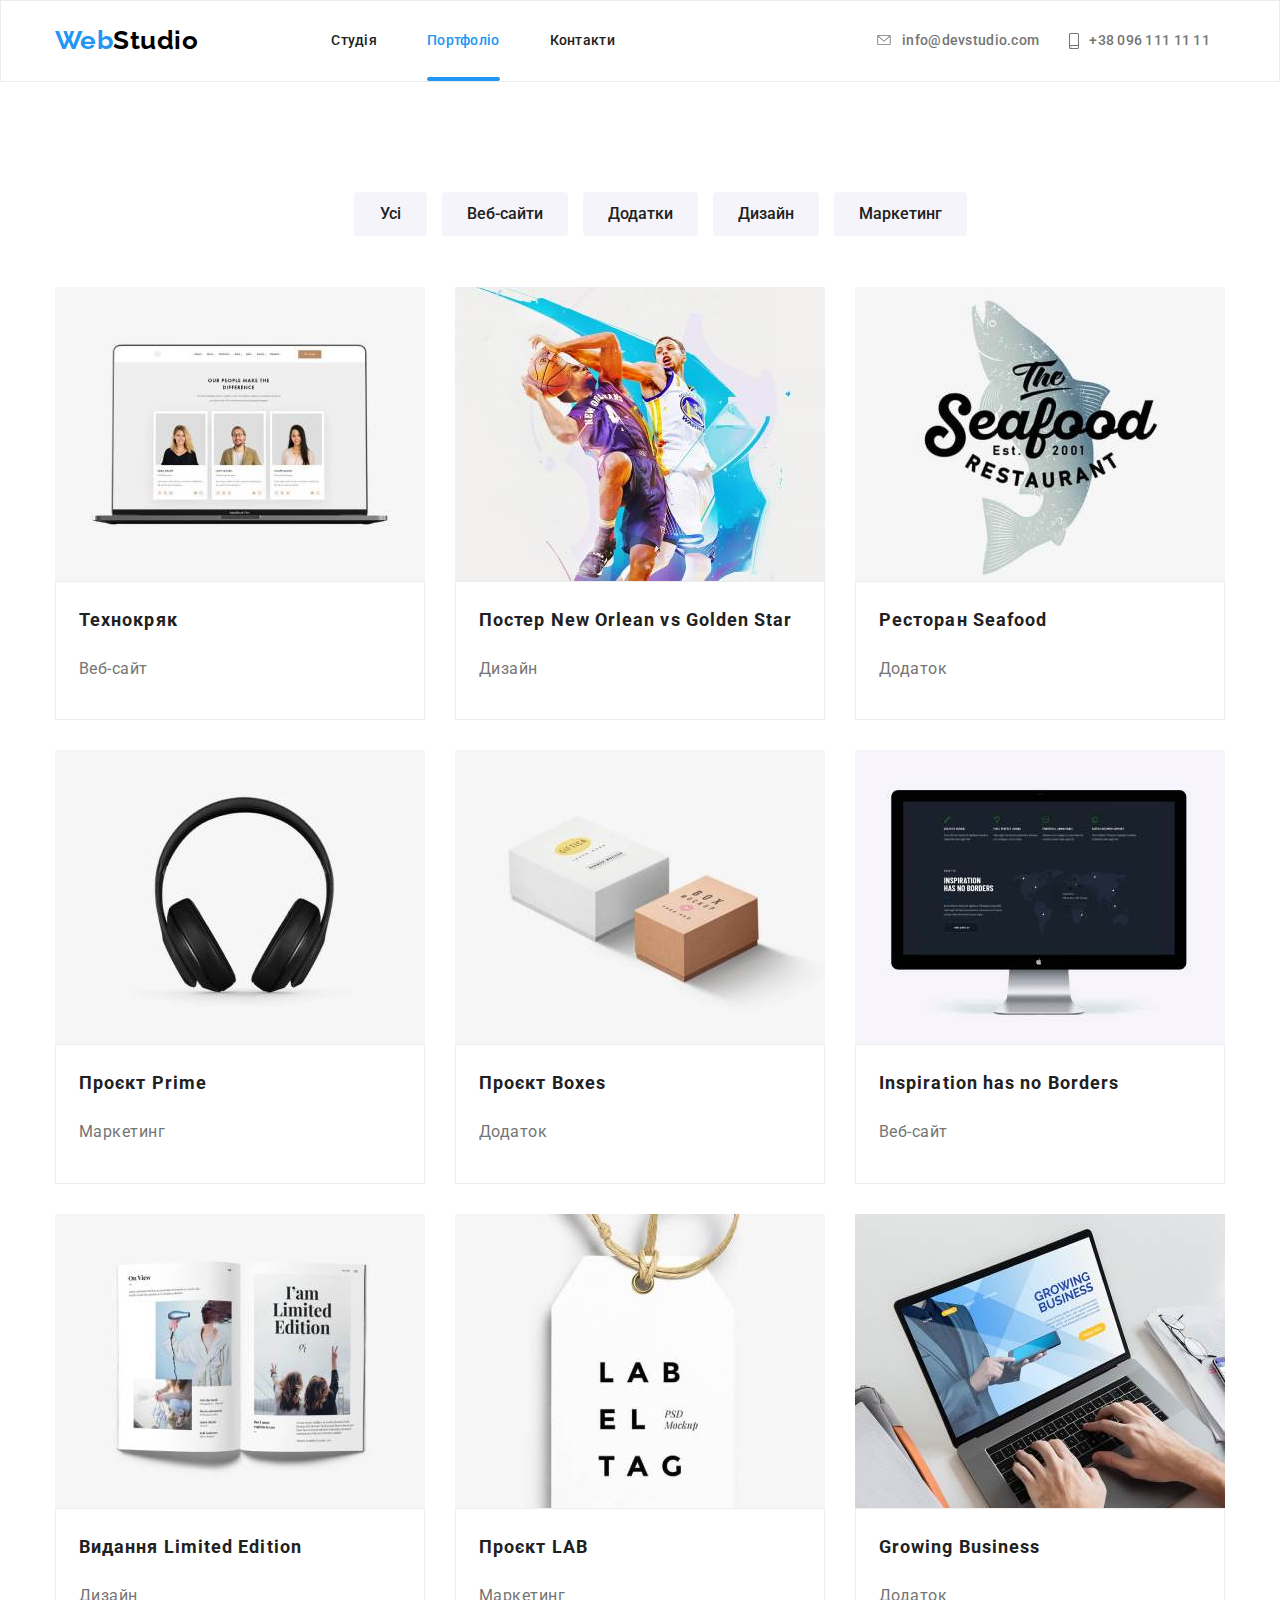
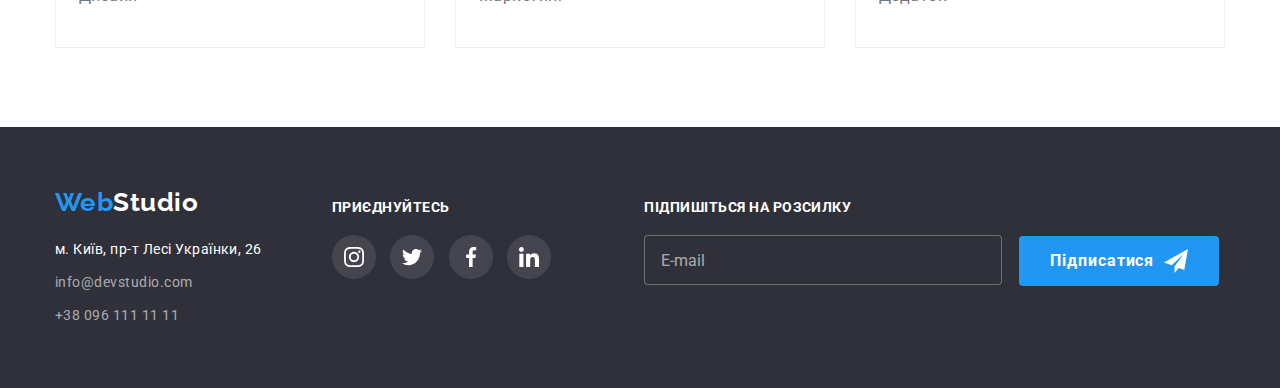
==== commit d8f26304: "БЕМ" ====
--- a/portfolio.html
+++ b/portfolio.html
@@ -7,6 +7,8 @@
     <title>Document</title>
     <link rel="stylesheet" href="https://cdnjs.cloudflare.com/ajax/libs/modern-normalize/1.1.0/modern-normalize.min.css">
     <link rel="stylesheet" href="css/styles.css">
+    <link rel="stylesheet" href="./css/main.min.css">
+
     <link rel="preconnect" href="https://fonts.googleapis.com">
     <link rel="preconnect" href="https://fonts.gstatic.com" crossorigin>
     <link href="https://fonts.googleapis.com/css2?family=Raleway:wght@700&family=Roboto:wght@400;500;700;900&display=swap" rel="stylesheet">
@@ -17,30 +19,29 @@
 <!--Header-->
 <header class="page-header">
 <div class="container">
-    <a class="logo" href="index.html">Web<span class="logo-black">Studio</span></a>
+    <a class="logo" href="index.html">Web<span class="logo__black">Studio</span></a>
     <nav>
         <ul class="site-nav list">
-            <li class="item"><a href="./index.html" class="link">Студія</a></li>
-            <li class="item"><a href="" class="link-portfolio">Портфоліо</a></li>
-            <li class="item"><a href="" class="link">Контакти</a></li>
+            <li class="site-nave__item"><a href="./index.html" class="site-nav__link">Студія</a></li>
+            <li class="site-nave__item"><a href="" class="site-nav__link site-nav__portfolio">Портфоліо</a></li>
+            <li class="site-nave__item"><a href="" class="site-nav__link">Контакти</a></li>
         </ul>
     </nav>
-<div class="container">
+    <!-- contact-info -->
+    <div class="container">
         <ul class="contact-info">
-            <li class="item-contact mail">
+            <li class="contact-info__item">
                 <div class="icon-mail">
-                    <svg class="mail-sign">
+                    <svg class="contact-info__icon mail-icon">
                     <use href="./img/icons.svg#icon-mail"></use>
                     </svg>
-                </div>        
-            <a href="mailto:info@devstudio.com" class="contact-header">info@devstudio.com</a></li>
-            <li class="item-contact tel">
-                <div class="icon-mail">
-                    <svg class="tel-sign">
+                </div>
+            <a href="mailto:info@devstudio.com" class="contact-info__header">info@devstudio.com</a></li>
+            <li class="contact-info__item">
+                    <svg class="contact-info__icon tel-icon">
                     <use href="./img/icons.svg#icon-tel"></use>
                     </svg>
-                </div>
-            <a href="tel:+30961111111" class="contact-header">+38 096 111 11 11</a></li>
+                <a href="tel:+30961111111" class="contact-info__header">+38 096 111 11 11</a></li>
         </ul>
 </div>       
 </div>
@@ -48,188 +49,193 @@
 <!--button-->
 <section>
 <div class="container">
+    <!-- button-list -->
     <h1 hidden>кнопка</h1>
-        <ul class="menu">
-            <li class="menu-title"><button type="button">Усі</button></li>
-            <li class="menu-title"><button type="button">Веб-сайти</button></li>
-            <li class="menu-title"><button type="button">Додатки</button></li>
-            <li class="menu-title"><button type="button">Дизайн</button></li>
-            <li class="menu-title"><button type="button">Маркетинг</button></li>
+        <ul class="button-list">
+            <li class="button-list__item"><button type="button">Усі</button></li>
+            <li class="button-list__item"><button type="button">Веб-сайти</button></li>
+            <li class="button-list__item"><button type="button">Додатки</button></li>
+            <li class="button-list__item"><button type="button">Дизайн</button></li>
+            <li class="button-list__item"><button type="button">Маркетинг</button></li>
         </ul>
 </div>
 </section>
 
  <!--СПЕЦІАЛІЗАЦІЯ-->
+ <!-- project -->
  <main>
-<section class="container-work">
+<section class="project">
 <div class="container">
-    <ul class="works">
-        <li class="work"><a href="">
-            <div class="click-text">
+    <ul class="project__block">
+        <li class="project__item"><a href="">
+            <div class="project__image">
             <img src="./img/port1.jpg " alt="ноут" width="370">
-            <div class="click-block">
+            <div class="project__overlay">
+                <p class="project__overlay-text">Ресурс пропонує комплексні пропозиції з різним рівнем функціоналу та сервісів. Все це дозволить відвідувачу отримати вичерпні відомості про компанію чи приватну особу.</p>
+            </div>
+        </div>
+    <div class="project__label">
+            <h2 class="project__title">Технокряк</h2>
+            <p class="project__description">Веб-сайт</p></a>
+    </div>
+    </li>
+        <li class="project__item"><a href="">
+            <div class="project__image">
+            <img src="./img/port2.jpg" alt="дизайн" width="370">
+            <div class="project__overlay">
+                <p class="project__overlay-text">Ресурс пропонує комплексні пропозиції з різним рівнем функціоналу та сервісів. Все це дозволить відвідувачу отримати вичерпні відомості про компанію чи приватну особу.</p>
+            </div>
+        </div>
+    <div class="project__label">
+            <h2 class="project__title">Постер New Orlean vs Golden Star</h2>
+            <p class="project__description">Дизайн</p></a>
+    </div>
+        </li>
+        <li class="project__item"><a href="">
+            <div class="project__image">
+            <img src="./img/port3.jpg" alt="ресторан" width="370">
+            <div class="project__overlay">
+                <p class="project__overlay-text">Ресурс пропонує комплексні пропозиції з різним рівнем функціоналу та сервісів. Все це дозволить відвідувачу отримати вичерпні відомості про компанію чи приватну особу.</p>
+            </div>
+        </div>
+    <div class="project__label">
+            <h2 class="project__title">Ресторан Seafood</h2>
+            <p class="project__description">Додаток</p></a>
+    </div>
+        </li>
+        <li class="project__item"><a href="">
+            <div class="project__image">
+            <img src="./img/port4.jpg" alt="наушники" width="370">
+            <div class="project__overlay">
+                <p class="project__overlay-text">Ресурс пропонує комплексні пропозиції з різним рівнем функціоналу та сервісів. Все це дозволить відвідувачу отримати вичерпні відомості про компанію чи приватну особу.</p>
+            </div>
+        </div>
+    <div class="project__label">
+            <h2 class="project__title">Проєкт Prime</h2>
+            <p class="project__description">Маркетинг</p></a>
+    </div>
+        </li>
+        <li class="project__item"><a href="">
+            <div class="project__image">
+            <img src="./img/port5.jpg" alt="коробка" width="370">
+            <div class="project__overlay">
+                <p class="project__overlay-text">Ресурс пропонує комплексні пропозиції з різним рівнем функціоналу та сервісів. Все це дозволить відвідувачу отримати вичерпні відомості про компанію чи приватну особу.</p>
+            </div>
+        </div>
+    <div class="project__label">
+            <h2 class="project__title">Проєкт Boxes</h2>
+            <p class="project__description">Додаток</p></a>
+    </div>
+        </li>
+        <li class="project__item"><a href="">
+            <div class="project__image">
+            <img src="./img/port6.jpg" alt="компютер" width="370">
+            <div class="project__overlay">
+                <p class="project__overlay-text">Ресурс пропонує комплексні пропозиції з різним рівнем функціоналу та сервісів. Все це дозволить відвідувачу отримати вичерпні відомості про компанію чи приватну особу.</p>
+            </div>
+        </div>
+    <div class="project__label">
+            <h2 class="project__title">Inspiration has no Borders</h2>
+            <p class="project__description">Веб-сайт</p></a>
+    </div>
+        </li>
+        <li class="project__item"><a href="">
+            <div class="project__image">
+            <img src="./img/port7.jpg" alt="книга" width="370">
+            <div class="project__overlay">
+                <p class="project__overlay-text">Ресурс пропонує комплексні пропозиції з різним рівнем функціоналу та сервісів. Все це дозволить відвідувачу отримати вичерпні відомості про компанію чи приватну особу.</p>
+            </div>
+        </div>
+    <div class="project__label">
+            <h2 class="project__title">Видання Limited Edition</h2>
+            <p class="project__description">Дизайн</p></a>
+    </div>
+        </li>
+        <li class="project__item"><a href="">
+            <div class="project__image">
+            <img src="./img/port8.jpg" alt="бірка" width="370">
+            <div class="project__overlay">
+                <p class="project__overlay-text">Ресурс пропонує комплексні пропозиції з різним рівнем функціоналу та сервісів. Все це дозволить відвідувачу отримати вичерпні відомості про компанію чи приватну особу.</p>
+            </div>
+        </div>
+    <div class="project__label">
+            <h2 class="project__title">Проєкт LAB</h2>
+            <p class="project__description">Маркетинг</p></a>
+    </div>
+        </li>
+        <li class="project__item"><a href="">
+            <div class="project__image">
+            <img src="./img/port9.jpg" alt="ноут" width="370">
+            <div class="project__overlay">
                 <p class="text">Ресурс пропонує комплексні пропозиції з різним рівнем функціоналу та сервісів. Все це дозволить відвідувачу отримати вичерпні відомості про компанію чи приватну особу.</p>
             </div>
         </div>
-    <div class="border-work">
-            <h2 class="work-list">Технокряк</h2>
-            <p class="wokr-name">Веб-сайт</p></a>
-    </div>
-    </li>
-        <li class="work"><a href="">
-            <div class="click-text">
-            <img src="./img/port2.jpg" alt="дизайн" width="370">
-            <div class="click-block">
-                <p class="text">Ресурс пропонує комплексні пропозиції з різним рівнем функціоналу та сервісів. Все це дозволить відвідувачу отримати вичерпні відомості про компанію чи приватну особу.</p>
-            </div>
-        </div>
-    <div class="border-work">
-            <h2 class="work-list">Постер New Orlean vs Golden Star</h2>
-            <p class="wokr-name">Дизайн</p></a>
-    </div>
-        </li>
-        <li class="work"><a href="">
-            <div class="click-text">
-            <img src="./img/port3.jpg" alt="ресторан" width="370">
-            <div class="click-block">
-                <p class="text">Ресурс пропонує комплексні пропозиції з різним рівнем функціоналу та сервісів. Все це дозволить відвідувачу отримати вичерпні відомості про компанію чи приватну особу.</p>
-            </div>
-        </div>
-    <div class="border-work">
-            <h2 class="work-list">Ресторан Seafood</h2>
-            <p class="wokr-name">Додаток</p></a>
-    </div>
-        </li>
-        <li class="work"><a href="">
-            <div class="click-text">
-            <img src="./img/port4.jpg" alt="наушники" width="370">
-            <div class="click-block">
-                <p class="text">Ресурс пропонує комплексні пропозиції з різним рівнем функціоналу та сервісів. Все це дозволить відвідувачу отримати вичерпні відомості про компанію чи приватну особу.</p>
-            </div>
-        </div>
-    <div class="border-work">
-            <h2 class="work-list">Проєкт Prime</h2>
-            <p class="wokr-name">Маркетинг</p></a>
-    </div>
-        </li>
-        <li class="work"><a href="">
-            <div class="click-text">
-            <img src="./img/port5.jpg" alt="коробка" width="370">
-            <div class="click-block">
-                <p class="text">Ресурс пропонує комплексні пропозиції з різним рівнем функціоналу та сервісів. Все це дозволить відвідувачу отримати вичерпні відомості про компанію чи приватну особу.</p>
-            </div>
-        </div>
-    <div class="border-work">
-            <h2 class="work-list">Проєкт Boxes</h2>
-            <p class="wokr-name">Додаток</p></a>
-    </div>
-        </li>
-        <li class="work"><a href="">
-            <div class="click-text">
-            <img src="./img/port6.jpg" alt="компютер" width="370">
-            <div class="click-block">
-                <p class="text">Ресурс пропонує комплексні пропозиції з різним рівнем функціоналу та сервісів. Все це дозволить відвідувачу отримати вичерпні відомості про компанію чи приватну особу.</p>
-            </div>
-        </div>
-    <div class="border-work">
-            <h2 class="work-list">Inspiration has no Borders</h2>
-            <p class="wokr-name">Веб-сайт</p></a>
-    </div>
-        </li>
-        <li class="work"><a href="">
-            <div class="click-text">
-            <img src="./img/port7.jpg" alt="книга" width="370">
-            <div class="click-block">
-                <p class="text">Ресурс пропонує комплексні пропозиції з різним рівнем функціоналу та сервісів. Все це дозволить відвідувачу отримати вичерпні відомості про компанію чи приватну особу.</p>
-            </div>
-        </div>
-    <div class="border-work">
-            <h2 class="work-list">Видання Limited Edition</h2>
-            <p class="wokr-name">Дизайн</p></a>
-    </div>
-        </li>
-        <li class="work"><a href="">
-            <div class="click-text">
-            <img src="./img/port8.jpg" alt="бірка" width="370">
-            <div class="click-block">
-                <p class="text">Ресурс пропонує комплексні пропозиції з різним рівнем функціоналу та сервісів. Все це дозволить відвідувачу отримати вичерпні відомості про компанію чи приватну особу.</p>
-            </div>
-        </div>
-    <div class="border-work">
-            <h2 class="work-list">Проєкт LAB</h2>
-            <p class="wokr-name">Маркетинг</p></a>
-    </div>
-        </li>
-        <li class="work"><a href="">
-            <div class="click-text">
-            <img src="./img/port9.jpg" alt="ноут" width="370">
-            <div class="click-block">
-                <p class="text">Ресурс пропонує комплексні пропозиції з різним рівнем функціоналу та сервісів. Все це дозволить відвідувачу отримати вичерпні відомості про компанію чи приватну особу.</p>
-            </div>
-        </div>
-    <div class="border-work">
-            <h2 class="work-list">Growing Business</h2>
-            <p class="wokr-name">Додаток</p></a>
+    <div class="project__label">
+            <h2 class="project__title">Growing Business</h2>
+            <p class="project__description">Додаток</p></a>
     </div>
         </li>
     </ul>  
 </div>
 </section>
 </main>
-<footer class="footer-color">    
-<div class="container infofotter">
-<address class="footer">
-    <a class="logo-footer" href="index.html">Web<span class="logo-white">Studio</span></a>
-        <ul class="container-footer">
-            <li class="item-adress"><a class="adress" href="https://goo.gl/maps/FdvuCrv5iP5pTwo79">м. Київ, пр-т Лесі Українки, 26 </a></li>
-            <li class="item-adress"><a href="mailto:info@devstudio.com" class="adress-footer">info@devstudio.com</a></li>
-            <li class="item-adress"><a href="tel:+30961111111" class="adress-footer">+38 096 111 11 11</a></li>
-    </ul>
-</address>    
-<div class="join">
-    <div class="container-join ">
-        <h3 class="join-soc">приєднуйтесь</h3>
-                 <div class="soc-footer">
-                    <svg class="instagram-footer">
+<!-- footer-nav -->
+<footer class="footer">    
+    <div class="container footer-block">
+    <address class="footer-nav">
+        <a class="logo footer-nav__logo-footer" href="index.html">Web<span class="footer-nav__logo-white">Studio</span></a>
+            <ul class="footer-nav__list">
+                <li class="footer-nav__item"><a class="footer-nav__map" href="https://goo.gl/maps/FdvuCrv5iP5pTwo79">м. Київ, пр-т Лесі Українки, 26 </a></li>
+                <li class="footer-nav__item"><a href="mailto:info@devstudio.com" class="footer-nav__info">info@devstudio.com</a></li>
+                <li class="footer-nav__item"><a href="tel:+30961111111" class="footer-nav__info">+38 096 111 11 11</a></li>
+        </ul>
+    </address> 
+    <!-- join -->
+    <div class="join">
+        <div>
+            <h3 class="join__title">приєднуйтесь</h3>
+                <div class="join__icon">
+                    <svg class="join__social-media">
                     <use href="./img/icons.svg#icon-instagram2"></use>
                     </svg>
+                </div>
+                <div class="join__icon">
+                    <svg class="join__social-media">
+                    <use href="./img/icons.svg#icon-twitter2"></use>
+                    </svg>
+                </div>
+                <div class="join__icon">
+                    <svg class="join__social-media">
+                    <use href="./img/icons.svg#icon-facebook2"></use>
+                    </svg>
+                </div>
+                <div class="join__icon">
+                    <svg class="join__social-media">
+                    <use href="./img/icons.svg#icon-linkedin2"></use>
+                    </svg>
+                </div>
+        </div>
+    </div>
+    <!-- підпишіться на розсилку -->
+    <!-- newsletter -->
+        <div class="newsletter">
+            <div>
+            <h3 class="newsletter__title">підпишіться на розсилку</h3>
+                <form class="newsletter__form">
+                    <div class="newsletter__link">
+                    <label for="mail"></label>
+                    <input type="email" name="mail" id="mail" placeholder="E-mail">  
                     </div>
-                <div class="soc-footer">
-                    <svg class="twitter-footer">
-                    <use href="./img/icons.svg#icon-twitter2"></use>
-                    </svg>
-                </div>
-                <div class="soc-footer">
-                    <svg class="facebook-footer">
-                    <use href="./img/icons.svg#icon-facebook2"></use>
-                    </svg>
-                </div>
-                <div class="soc-footer">
-                    <svg class="linkedin-footer">
-                    <use href="./img/icons.svg#icon-linkedin2"></use>
-                    </svg>
-                </div>
-    </div>
-</div>
-<!-- підпишіться на розсилку -->
-<div class="mailing-block">
-    <div class="mailing-list">
-    <h3 class="mailing-text">підпишіться на розсилку</h3>
-        <form class="mailing-menu">
-            <div class="mailing-mail">
-            <label for="mail"></label>
-            <input type="email" name="mail" id="mail" placeholder="E-mail">  
-            </div>
-        </form>
-        <div class="button-fly">
-        <button type="submit" class="mailing-button">Підписатися
-            <div class="icon-fly">
-                <svg class="icon-fly-button">
-                <use href="./img/icons.svg#icon-fly"></use>
-                </svg></div>
-        </button></div>
-    </div>
-</div>
-</footer>
+                </form>
+                <div class="newsletter__button">
+                <button type="submit" class="newsletter__button-title">Підписатися
+                    <div class="newsletter__icon">
+                        <svg class="newsletter__icon-fly">
+                        <use href="./img/icons.svg#icon-fly"></use>
+                        </svg></div>
+                </button></div>
+            </div>
+        </div>
+    </footer>
 </body>
 </html>--- a/css/styles.css
+++ b/css/styles.css
@@ -36,6 +36,7 @@
     align-items: center;
 }
 
+/* logo */
 .logo {
     color: #2196F3;
     font-family: Raleway, sans-serif ;
@@ -46,8 +47,9 @@
 
     display: block;}
 
-.logo-black {color: #000000;}
-
+.logo__black {color: #000000;}
+
+/* site-nav  */
 .site-nav {cursor: pointer;
     font-weight: 500;
     font-size: 14px;
@@ -60,9 +62,9 @@
     margin-top: 0px;
     margin-bottom: 0px;}
 
-.site-nav .item + .item {margin-left: 50px;}
-
-.link {display: block ;
+.site-nav .site-nave__item + .site-nave__item {margin-left: 50px;}
+
+.site-nav__link {display: block ;
     padding-top: 32px;
     padding-bottom: 32px;
 
@@ -70,10 +72,31 @@
 
     transition: color 250ms cubic-bezier(0.4, 0, 0.2, 1);}
 
-.link {color: var(--title-text-color);} 
-.link:hover, .link:focus, .link:active {color: #2196F3;}
-
-.link-studio::after{content:'';
+.site-nav__link {color: var(--title-text-color);} 
+.site-nav__link:hover, 
+.site-nav__link:focus, 
+.site-nav__link:active {color: #2196F3;}
+
+.site-nav__link::after{content:'';
+    display: flex;
+    width: 100%;
+    height: 4px;
+    background-color: #2196F3;
+    border-radius: 2px;
+
+    position: absolute;
+    left:0;
+    bottom:0;
+
+    opacity: 0;}
+
+.site-nav__studio {color: #2196F3;
+    transition: color 250ms cubic-bezier(0.4, 0, 0.2, 1)}
+.site-nav__studio:hover, 
+.site-nav__studio:focus,
+.site-nav__studio:active {color: #2196F3;}
+
+.site-nav__studio::after{content:'';
     display: flex;
     width: 100%;
     height: 4px;
@@ -85,7 +108,13 @@
     bottom:0;
     opacity: 1;}
 
-.link-portfolio::after{content:'';
+.site-nav__portfolio {color: #2196F3;
+    transition: color 250ms cubic-bezier(0.4, 0, 0.2, 1)}
+.site-nav__portfolio:hover, 
+.site-nav__portfolio:focus,
+.site-nav__portfolio:active {color: #2196F3;}
+
+.site-nav__portfolio::after{content:'';
     display: flex;
     width: 100%;
     height: 4px;
@@ -97,48 +126,14 @@
     bottom:0;
     opacity: 1;}
 
-.link::after{content:'';
-    display: flex;
-    width: 100%;
-    height: 4px;
-    background-color: #2196F3;
-    border-radius: 2px;
-
-    position: absolute;
-    left:0;
-    bottom:0;
-
-    opacity: 0;}
-
-
-
-.link-studio {display: block ;
-    padding-top: 32px;
-    padding-bottom: 32px;
-
-    position: relative;
-    transition: color 250ms cubic-bezier(0.4, 0, 0.2, 1)
-}
-
-.link-studio {color: #2196F3} 
-.link-studio:hover, .link-studio:focus,.link-studio:active {color: #2196F3;}
-
-.link-portfolio {display: block ;
-    padding-top: 32px;
-    padding-bottom: 32px;
-    position: relative;
+    
+/*contact-info*/ 
+.contact-info__header {color:var(--primery-text-color) ;
 
     transition: color 250ms cubic-bezier(0.4, 0, 0.2, 1)}
-
-.link-portfolio {color: #2196F3} 
-.link-portfolio:hover, .link-portfolio:focus,.link-portfolio:active {color: #2196F3;}
-    
-/*contact-info*/ 
-.contact-header {color:var(--primery-text-color) ;
-
-    transition: color 250ms cubic-bezier(0.4, 0, 0.2, 1)}
-.contact-header:hover, .contact-header:focus, .contact-header:active {color: #2196F3;}
-
+.contact-info__header:hover, 
+.contact-info__header:focus, 
+.contact-info__header:active {color: #2196F3;}
 
 .contact-info {font-size: 14px;
     cursor: pointer;
@@ -151,39 +146,38 @@
     margin-left: auto;
     list-style: none;
     display: inline-flex;}
-.contact-info .item-contact + .item-contact {margin-left: 30px;}
-
-    /* іконки*/
-.item-contact {
+.contact-info .contact-info__item + .contact-info__item {margin-left: 30px;}
+
+    /* іконки contact-info*/
+.contact-info__item {
     display: flex;
     content:"";
     background-repeat: no-repeat;
     background-size: contain;
     background-position:center;}
     
-.mail-sign{
-    margin-right: 10px;
+
+.contact-info__icon{margin-right: 10px;
+    fill: #757575;
+    transition: fill 250ms cubic-bezier(0.4, 0, 0.2, 1);}
+.contact-info__item:hover .mail-icon{fill: #2196F3;}
+.contact-info__item:hover .tel-icon{fill: #2196F3;}
+
+
+.mail-icon{
     height: 10px;  
-    width: 16px;
-    fill: #757575;
-
-    transition: fill 250ms cubic-bezier(0.4, 0, 0.2, 1);}
-.item-contact:hover .mail-sign{fill: #2196F3;}
-
-.tel-sign{ 
-    margin-right: 10px;   
+    width: 16px;}
+
+.tel-icon{ 
     height: 16px;
-    width: 10px;
-    fill: #757575;
-
-    transition: fill 250ms cubic-bezier(0.4, 0, 0.2, 1);} 
-.item-contact:hover .tel-sign{fill: #2196F3;}
+    width: 10px;} 
 
 /*Ефективні рішення для вашого бізнесу*/
-.main {text-align: center;}
+/* title */
+.title {text-align: center;}
 
     /* картинка-фон */
-.main-class {background: #2F303A;
+.title__block {background: #2F303A;
     background-image:linear-gradient(to right,
         rgba(47, 48, 58, 0.4),
         rgba(47, 48, 58, 0.4)),
@@ -199,7 +193,7 @@
     padding-top: 200px;
     padding-bottom: 200px;}
 
-.main-title {color:var(--accent-color);
+.title__header {color:var(--accent-color);
     font-weight: 900;
     font-size: 44px;
     line-height: 1.4;
@@ -210,14 +204,13 @@
     margin-bottom: 30px;
     margin-top: 0;} 
 
-.main-title-button {cursor: pointer;
+.title__button {cursor: pointer;
     background-color: #2196F3;
     color:var(--accent-color);
     font-style: normal;
     font-weight: 700;
     font-size: 16px;
     line-height: 1.9;
-    display: flex;
     align-items: center;
     text-align: center;
     letter-spacing: 0.06em;
@@ -237,24 +230,24 @@
     background-color:  #2196F3;
     border-color: #2196F3;}
 
-/*план*/
-.plan-works {text-align: left;
+/*about*/
+.about {text-align: left;
     padding-top: 94px;
     padding-bottom: 118px;}
 
-.plan-work-item {
+.about__item {
     display: flex;
     margin-left: -30px;
     padding-left: 0;
     margin-top: 0;
     margin-bottom: 0;}   
 
-.plan-work-item .plan-work {
+.about__item .about__block {
     width: calc((100% - 30px)/4);
     margin-left: 30px;}
     
     /* іконки*/
-.icon-plan{
+.about__icon{
     display: flex;
     height: 120px;
     width: 270px;
@@ -265,16 +258,16 @@
     align-items: center;
     justify-content: center;}
 
-.antenna-sign{height: 70px;
+.about__antenna{height: 70px;
     width: 65px;}
-.clock-sign {height: 70px;
+.about__clock{height: 70px;
     width: 67px;}
-.diagram-sign{height: 70px;
+.about__diagram{height: 70px;
     width: 54px;}
-.astronaut-sign{height: 70px;
+.about__astronaut{height: 70px;
     width: 70px;}
 
-.main-plan {
+.about__title {
     font-weight: 700;
     font-size: 14px;
     line-height: 16px;
@@ -282,7 +275,7 @@
     margin-top: 0;
     margin-bottom: 10px;}
 
-.plan {color: var(--primery-text-color);
+.about__description {color: var(--primery-text-color);
     font-style: normal;
     font-weight: 400;
     font-size: 14px;
@@ -290,11 +283,12 @@
     margin: 0;}
 
 /*Чим ми займаємося*/
-.working {
+/* Make */
+.make {
     padding-top: 0;
     padding-bottom: 94px;}
 
-.working-page {font-weight: 700;
+.make__title {font-weight: 700;
     font-size: 36px;
     line-height: 1.16;
     text-align: center;
@@ -302,7 +296,7 @@
     margin-top: 0;
     margin-bottom: 50px;}
 
-.working-img {display: flex;
+.make__block {display: flex;
     margin-right: -30px;
     padding-left: 0;
     margin-top: 0;
@@ -310,14 +304,14 @@
 
     height: 294px;}
 
-.working-img .img {flex-basis: calc((100% - 30px) / 3);
+.make__block .make__image {flex-basis: calc((100% - 30px) / 3);
     margin-right: 30px;}
 
     /* Позиціонування */
-.img-application{position: relative;
+.make__item{position: relative;
     z-index: 1;
     overflow: hidden;} 
-.application{ display: flex;
+.make__label{ display: flex;
     height: 70px;
     width: 370px;
 
@@ -328,8 +322,7 @@
     position: absolute; 
     bottom:0;} 
 
-
-.application-computer {
+.make__description {
     font-weight: 700;
     font-size: 14px;
     line-height: 16px;
@@ -341,7 +334,7 @@
 
 
 /*Наша команда*/
-.team-work {font-weight: 700;
+.team__title {font-weight: 700;
     font-size: 36px;
     line-height: 1.2;
     text-align: center;
@@ -351,12 +344,12 @@
     margin-top:0;
     margin-bottom:0;}
 
-.name-people {border-radius: 0px 0px 4px 4px;
+.team__label {border-radius: 0px 0px 4px 4px;
     padding-top: 30px;
     padding-bottom: 30px}
 
  /* іконки */
- .soc-people {background-color: #FFFFFF;
+ .team__icon {background-color: #FFFFFF;
     display: inline-flex;
     
     height: 44px;
@@ -371,56 +364,56 @@
     margin-right: 10px;
 
     transition: background-color 250ms cubic-bezier(0.4, 0, 0.2, 1);}
-.soc-people:hover, .soc-people:focus {background-color: #2196F3;}
-
-.instagram{height: 20px;
+.team__icon:hover, .team__icon:focus {background-color: #2196F3;}
+
+.team__instagram{height: 20px;
     width: 20px;
     background-position:center;
     fill: #AFB1B8;
 
     transition: fill 250ms cubic-bezier(0.4, 0, 0.2, 1);}
-.soc-people:hover .instagram{fill: #FFFFFF;}
-
-.twitter{height: 16px;
+.team__icon:hover .team__instagram{fill: #FFFFFF;}
+
+.team__twitter{height: 16px;
     width: 20px;
     background-position:center;
     fill: #AFB1B8;
 
     transition: fill 250ms cubic-bezier(0.4, 0, 0.2, 1);}
-.twitter:hover{fill: #FFFFFF;}
-.soc-people:hover .twitter{fill: #FFFFFF;}
-
-.facebook{height: 20px;
+.team__twitter:hover{fill: #FFFFFF;}
+.team__icon:hover .team__twitter{fill: #FFFFFF;}
+
+.team__facebook{height: 20px;
     width: 20px;
     background-position:center;
     fill: #AFB1B8;
 
     transition: fill 250ms cubic-bezier(0.4, 0, 0.2, 1);}
 .facebook:hover{fill: #FFFFFF;}
-.soc-people:hover .facebook{fill: #FFFFFF;}
-
-.linkedin{height: 20px;
+.team__icon:hover .team__facebook{fill: #FFFFFF;}
+
+.team__linkedin{height: 20px;
     width: 20px;
     background-position:center;
     fill: #AFB1B8;
 
     transition: fill 250ms cubic-bezier(0.4, 0, 0.2, 1);}
-.linkedin:hover{fill: #FFFFFF;}
-.soc-people:hover .linkedin{fill: #FFFFFF;}
+.team__linkedin:hover{fill: #FFFFFF;}
+.team__icon:hover .team__linkedin{fill: #FFFFFF;}
 
 .team {
     padding-top: 0px;
     padding-bottom: 94px;
     background: #F5F4FA;}
 
-.foto img {display: block;}
-
-.work-foto {display: flex;
+.team__item img {display: block;}
+
+.team__block {display: flex;
     margin-right: -30px;
     padding: 0;
     margin: auto;}
 
-.work-foto .foto {background-color: #FFFFFF;
+.team__block .team__item {background-color: #FFFFFF;
     box-shadow: 0px 1px 3px rgba(0, 0, 0, 0.12),
                 0px 1px 1px rgba(0, 0, 0, 0.14), 
                 0px 2px 1px rgba(0, 0, 0, 0.2);
@@ -428,7 +421,7 @@
     margin-right: 30px;
     flex-basis: calc((100% - 30px) / 4);}
 
-.name {font-weight: 700;
+.team__name {font-weight: 700;
     font-size: 16px;
     line-height: 1.2;
     text-align: center;
@@ -436,7 +429,7 @@
     margin-top: 0;
     margin-bottom: 10px;}
 
-.profession {color:var(--primery-text-color);
+.team__profession {color:var(--primery-text-color);
     font-weight: 400;
     font-size: 16px;
     line-height: 1.2;
@@ -445,7 +438,7 @@
 
     
 /* Постійні клієнти */
-.client-comment {font-weight: 700;
+.client__title {font-weight: 700;
     font-size: 36px;
     line-height: 1.2;
     text-align: center;
@@ -460,14 +453,14 @@
     padding-top: 94px;
     padding-bottom: 94px;}
     
-.company-box { display: flex;
+.client__block { display: flex;
     padding-left: 0;
     margin-top: 0;
     margin-bottom: 0;
     margin-left: -30px;}
 
     /* іконки */
-.box {display: flex;
+.client__icon {display: flex;
     cursor: pointer;
 
     height: 92px;
@@ -482,55 +475,57 @@
     justify-content: center;
 
     transition: border 250ms cubic-bezier(0.4, 0, 0.2, 1);}
-.box:hover {border: 1px solid #2196F3;}
+.client__icon:hover {border: 1px solid #2196F3;}
    
-.group-yaco {height: 47px;
+.client__yaco {height: 47px;
     width: 41px;
     fill: #AFB1B8;
 
     transition: fill 250ms cubic-bezier(0.4, 0, 0.2, 1);}
-.box:hover .group-yaco{fill:#2196F3;}
-
-.group-taglinehere {height: 52px;
+.client__icon:hover .client__yaco{fill:#2196F3;}
+
+.client__taglinehere {height: 52px;
     width: 40px;
     fill: #AFB1B8;
 
     transition: fill 250ms cubic-bezier(0.4, 0, 0.2, 1);}
-.box:hover .group-taglinehere{fill:#2196F3;}
-
-.group-company {height: 41px;
+.client__icon:hover .client__taglinehere{fill:#2196F3;}
+
+.client__company {height: 41px;
     width: 43px;
     fill: #AFB1B8;
 
     transition: fill 250ms cubic-bezier(0.4, 0, 0.2, 1);}
-.group-company:hover{fill:#2196F3;}
-.box:hover .group-company{fill:#2196F3;}
-
-.group-faster {height: 41px;
+.client__company:hover{fill:#2196F3;}
+.client__icon:hover .client__company{fill:#2196F3;}
+
+.client__faster {height: 41px;
     width: 84px;
     fill: #AFB1B8;
 
     transition: fill 250ms cubic-bezier(0.4, 0, 0.2, 1);}
-.box:hover .group-faster{fill:#2196F3;}
-
-.group-brand {height: 46px;
+.client__icon:hover .client__faster{fill:#2196F3;}
+
+.client__brand {height: 46px;
     width: 62px;
     fill: #AFB1B8;
 
     transition: fill 250ms cubic-bezier(0.4, 0, 0.2, 1);}
-.box:hover .group-brand{fill:#2196F3;}
-
-.group-tagline {height: 60px;
+.client__icon:hover .client__brand{fill:#2196F3;}
+
+.client__tagline {height: 60px;
     width: 106px;
     fill: #AFB1B8;
 
     transition: fill 250ms cubic-bezier(0.4, 0, 0.2, 1);}
-.box:hover .group-tagline{fill:#2196F3;}
+.client__icon:hover .client__tagline{fill:#2196F3;}
 
 /*footer*/
-.footer-color {background-color: #2F303A;}
-
-.footer {
+/* footer-nav */
+.footer {background-color: #2F303A;}
+.footer-block {display: flex;}
+
+.footer-nav {
     font-style: normal;
     font-weight: 400;
     font-size: 14px;
@@ -540,53 +535,45 @@
     padding-bottom: 60px;
     display: block;}
 
-.container-footer {margin-top: 0;
+.footer-nav__list {margin-top: 0;
     margin-bottom: 0;
     padding-left: 0;}
 
-.logo-footer {color: #2196F3;
-    font-family:Raleway, sans-serif;
-    font-style: normal;
-    font-weight: 700;
-    font-size: 26px;
-    line-height: 1.2;
-
-    padding-bottom: 20px;
-    display: block;}
-.logo-white {color: #FFFFFF;}
-
-.item-adress {margin-bottom: 9px;}
-.item-adress:nth-child(3n) {margin-bottom: 0;}
-
-.adress {color: var(--accent-color);
+.footer-nav__logo-footer {padding-bottom: 20px;}
+.footer-nav__logo-white {color: #FFFFFF;}
+
+.footer-nav__item {margin-bottom: 9px;}
+.footer-nav__item:nth-child(3n) {margin-bottom: 0;}
+
+.footer-nav__map {color: var(--accent-color);
 
     transition: color 250ms cubic-bezier(0.4, 0, 0.2, 1);}
-.adress:hover, .adress:focus, .adress:active {color: #2196F3;}
-
-.adress-footer {color:rgba(255, 255, 255, 0.6);
+.footer-nav__map:hover, .footer-nav__map:focus, .footer-nav__map:active {color: #2196F3;}
+
+.footer-nav__info {color:rgba(255, 255, 255, 0.6);
 
     transition: color 250ms cubic-bezier(0.4, 0, 0.2, 1);}
-.adress-footer:hover, .adress-footer:focus, .adress-footer:active {color: #2196F3;}
+.footer-nav__info:hover, .footer-nav__info:focus, .footer-nav__info:active {color: #2196F3;}
 
 /* join */
-.join-soc {font-weight: 700;
+
+.join {display: flex;
+
+    height: 80px;
+    left: 206px;
+    margin-left: 70px;
+    margin-top: 72px;}
+
+
+.join__title {font-weight: 700;
     font-size: 14px;
     line-height: 16px;
     color: #FFFFFF;
     text-transform: uppercase;
     margin: 0;}
-
-.join {display: flex;
-
-    height: 80px;
-    left: 206px;
-    margin-left: 70px;
-    margin-top: 72px;}
-.infofotter {display: flex;}
-
     /* іконки */
 
- .soc-footer {background-color: rgba(255, 255, 255, 0.1);
+ .join__icon {background-color: rgba(255, 255, 255, 0.1);
     display: inline-flex;
     cursor: pointer;
 
@@ -604,37 +591,33 @@
 
     transition: background-color 250ms cubic-bezier(0.4, 0, 0.2, 1);}
 
-.soc-footer:nth-child(2){margin-left: 0px;}
-.soc-footer:hover {background-color: #2196F3;}
-
-.instagram-footer{height: 20px;
+.join__icon:nth-child(2){margin-left: 0px;}
+.join__icon:hover {background-color: #2196F3;}
+
+.join__social-media{height: 20px;
     width: 20px;
     background-position:center;}
 
-.twitter-footer{height: 16px;
-    width: 20px;
-    background-position:center;}
-
-.facebook-footer{height: 20px;
-    width: 20px;
-    background-position:center;}
-
-.linkedin-footer{height: 20px;
-    width: 20px;
-    background-position:center;}
-
     /* підпишіться на розсилку */
-
-.mailing-block {display: flex;
+    /* newsletter */
+.newsletter {display: flex;
     height: 86px;
     left: 206px;
     margin-left: 93px;
     margin-top: 72px;}
 
-.mailing-menu{display: inline-flex;
+.newsletter__title {font-weight: 700;
+    font-size: 14px;
+    line-height: 16px;
+    color: #FFFFFF;
+    text-transform: uppercase;
+    margin:0px;
+    padding-bottom: 20px;}
+
+.newsletter__form{display: inline-flex;
 padding-right:12px ;}
 
-.mailing-mail input{margin: 0;
+.newsletter__link input{margin: 0;
     margin-top: 0px;
     padding: 0;
     height: 50px;
@@ -643,26 +626,19 @@
     border-radius: 4px;
     background-color: #2F303A;}
     
-.mailing-mail input::placeholder{color:rgba(255, 255, 255, 0.6);
+.newsletter__link  input::placeholder{color:rgba(255, 255, 255, 0.6);
     font-weight: 400;
     font-size: 16px;
     line-height: 1.25px;} 
     
-.mailing-mail input{
+.newsletter__link  input{
     margin:0;
     padding: 15px 16px;} 
 
-.mailing-text {font-weight: 700;
-    font-size: 14px;
-    line-height: 16px;
-    color: #FFFFFF;
-    text-transform: uppercase;
-    margin:0px;
-    padding-bottom: 20px;}
-
-.button-fly{display: inline-flex;}
-    
-.mailing-button {cursor: pointer;
+
+.newsletter__button{display: inline-flex;}
+    
+.newsletter__button-title {cursor: pointer;
     background-color: #2196F3;
     color:var(--accent-color);
     font-style: normal;
@@ -686,38 +662,39 @@
     transition: color 250ms cubic-bezier(0.4, 0, 0.2, 1),
     background-color 250ms cubic-bezier(0.4, 0, 0.2, 1),
     border-color 250ms cubic-bezier(0.4, 0, 0.2, 1);}
-.mailing-button:hover, .mailing-buttont:focus, 
-.mailing-button:active {color: #F5F4FA;
+.newsletter__button-title:hover, .newsletter__button-title:focus, 
+.newsletter__button-title:active {color: #F5F4FA;
     background-color:  #2196F3;
     border-color: #2196F3;}
 
-.icon-fly{display: inline-flex;
+.newsletter__icon{display: inline-flex;
 position: absolute;
 right:28px;
 top:50%;
 transform: translateY(-50%);}
 
-.icon-fly-button{
+.newsletter__icon-fly{
     height: 24px;  
     width: 24px;
     fill: #FFFFFF;
 
     transition: fill 250ms cubic-bezier(0.4, 0, 0.2, 1);}
-.mailing-button:hover .icon-fly-button{fill: #F5F4FA;}
+.newsletter__icon:hover .newsletter__icon-fly{fill: #F5F4FA;}
 
 /*portfolio*/
-/*button*/
-.menu {display:flex;
+/* button-list */
+
+.button-list {display:flex;
     justify-content: center;
 }
-.menu-title {padding-right: 15px;
+.button-list__item {padding-right: 15px;
     margin: 0;
     padding-top: 94px;
     padding-bottom:50px ;}
 
-.menu-title:nth-child(5){padding-right: 0;}
-
-.menu button{
+.button-list__item:nth-child(5){padding-right: 0;}
+
+.button-list button{
     cursor: pointer;
     background: #F5F4FA;
     border-color: #F5F4FA;
@@ -738,28 +715,29 @@
     transition: color 250ms cubic-bezier(0.4, 0, 0.2, 1),
     background-color 250ms cubic-bezier(0.4, 0, 0.2, 1),
     box-shadow 250ms cubic-bezier(0.4, 0, 0.2, 1);}
-.menu button:hover,
-.menu button:focus,menu:active {color: var(--accent-color);
+.button-list button:hover,
+.button-list button:focus,menu:active {color: var(--accent-color);
     background-color: #2196F3;box-shadow: 0px 3px 1px rgba(0, 0, 0, 0.1), 
     0px 1px 2px rgba(0, 0, 0, 0.08), 
     0px 2px 2px rgba(0, 0, 0, 0.12);} 
 
 /*СПЕЦІАЛІЗАЦІЯ*/
-.container-work{padding-bottom:94px;
+/* project */
+.project{padding-bottom:94px;
     padding-top: 0px;}
 
-.works {display: flex;
+.project__block {display: flex;
     flex-wrap: wrap;
     padding: 0;
     margin:-15px;}
 
-.work {transition: box-shadow 250ms cubic-bezier(0.4, 0, 0.2, 1);}
-.work:hover{
+.project__item {transition: box-shadow 250ms cubic-bezier(0.4, 0, 0.2, 1);}
+.project__item:hover{
     box-shadow: 0px 1px 1px rgba(0, 0, 0, 0.12), 
     0px 4px 4px rgba(0, 0, 0, 0.06),
     1px 4px 6px rgba(0, 0, 0, 0.16);}
 
-.works .work {background-color: #FFFFFF;
+.project__block .project__item {background-color: #FFFFFF;
     width: 370px;
     flex-basis: calc((100% - 30px) / 9);
     margin: 15px;
@@ -767,21 +745,21 @@
     margin-bottom: 0;
     margin-bottom: 30px;}
 
-.works .work:nth-child(n+7) {margin-bottom: 0;}
-
-.work img {display: block;}
+.project__block .project__item:nth-child(n+7) {margin-bottom: 0;}
+
+.project__item img {display: block;}
 
 
 /* Рамка */
-.border-work {padding: 20px 0px 20px 23px;
+.project__label {padding: 20px 0px 20px 23px;
     border: 1px solid #EEEEEE;}
 
 /* .work:nth-child(3n) {margin-right: 0;}
 .work:nth-last-child(-n + 3) {margin-bottom: 0;} */
 
-.work img:hover, .work:focus, .work:active {border-color: #2196F3;}
-
-.work-list {
+.project__item img:hover, .project__item:focus, .project__item:active {border-color: #2196F3;}
+
+.project__title {
     color: var(--title-text-color);
     font-weight: 700;
     font-size: 18px;
@@ -792,16 +770,16 @@
     margin-top: 0;
     margin-bottom: 4px; }
 
-.wokr-name {color:#757575;
+.project__description {color:#757575;
     font-weight: 400;
     font-size: 16px;
     line-height: 1.87;} 
     
 /* Позиціонування */
-.click-text {position: relative;
+.project__image {position: relative;
 overflow: hidden;}
 
-.click-block{display: flex;
+.project__overlay{display: flex;
     height: 294px;
     width: 370px;
     background-color: rgba(33, 150, 243, 0.9);
@@ -812,7 +790,7 @@
     transform: translateY(100%);
     transition: transform 250ms cubic-bezier(0.4, 0, 0.2, 1);}
 
-.text{color: #FFFFFF;
+.project__overlay-text{color: #FFFFFF;
     font-weight: 400;
     font-size: 18px;
     line-height: 1.55;
@@ -823,7 +801,7 @@
     margin-right: 24px;
 }
 
-.work:hover .click-block {opacity: 1;
+.project__item:hover .project__overlay {opacity: 1;
     transform: translateY(0);}
 
 
@@ -885,7 +863,7 @@
     /* Залиште свої дані, ми вам передзвонимо */
 textarea{resize: none;}
 
-.form-page{font-weight: 700;
+.input-form__title{font-weight: 700;
     font-size: 20px;
     line-height: 1.15;
     text-align: center;
@@ -895,7 +873,7 @@
     margin-top: 0;
     margin-bottom: 0px;}
 
-.form{width: 448px;
+.input-form__block{width: 448px;
     margin-left:40px;
     margin-right: 40px;}
     
@@ -903,7 +881,7 @@
     display: flex;
     flex-direction: column;} 
 
-.class-input{
+.input-form__line{
     cursor: pointer;
     height: 40px;
     width: 448px;
@@ -914,30 +892,31 @@
     outline: rgba(33, 33, 33, 0.2);
 
     transition: border-color 250ms cubic-bezier(0.4, 0, 0.2, 1);}
-.class-input:focus {border-color: #2196F3}  
-
-.form-item:last-child {
+.input-form__line:focus {border-color: #2196F3}  
+
+.input-form__item:last-child {
     margin-bottom: 0;}
-.form-item{margin-bottom: 10px;
+.input-form__item{margin-bottom: 10px;
     position: relative;}
 
-.form-block {font-weight: 400;
+.input-form__name {font-weight: 400;
     font-size: 12px;
     line-height: 1.6;
     letter-spacing: 0.01em;
     color: #757575;}
 
-.form-img{position: absolute;
+.input-form__img{position: absolute;
     cursor: pointer;
     width: 18px;
     height: 18px;
     left: 12px;
-    bottom: 11px;    
+    bottom: 11px;
+    /* transform: translateY(-50%);     */
     display: inline-block;
     fill: #212121;
     transition: fill 250ms cubic-bezier(0.4, 0, 0.2, 1);}
 
-.form-item:focus-within >.form-img {fill: #2196F3;}
+.input-form__item:focus-within >.input-form__img {fill: #2196F3;}
 
 .
  /* .person-black:hover{fill: #2196F3;}
@@ -954,7 +933,7 @@
     line-height: 1.6;
     letter-spacing: 0.01em;} 
 
-.comment-text{
+.input-form__comment{
     cursor: pointer;
     height: 120px;
     width: 448px;
@@ -966,17 +945,17 @@
     border-radius: 4px;
     outline: rgba(33, 33, 33, 0.2);
     transition: border-color 250ms cubic-bezier(0.4, 0, 0.2, 1);}
-.comment-text:focus {border-color: #2196F3;}
-
-
-.form-policy{text-align: center;
+.input-form__comment:focus {border-color: #2196F3;}
+
+
+.checkbox-form{text-align: center;
 margin-top: 20px;
 margin-bottom: 30px;
 margin-left: 54px;}
 
 /* .form-policy input[type='checkbox']{} */
 
-.checkbox{
+.checkbox-form__input{
     position: fixed;
     width: 1px;
     height: 1px;
@@ -986,14 +965,14 @@
     clip: rect(0 0 0 0);
     overflow: hidden;}
 
-.checkbox-img{
+.checkbox-form__img{
     width: 16px;
     height: 15px;
     margin-right: 7px;
     border-radius: 2px;
     display: inline-block;}
 
-.checkbox:checked + .checkbox-img{
+.checkbox-form__input:checked + .checkbox-form__img{
     background-color: #2196F3;
     border-color: #2196F3;
     fill: #2196F3;
@@ -1002,7 +981,7 @@
     background-origin: border-box;}
 
 
-.policy-text{font-weight: 400;
+.checkbox-form__text{font-weight: 400;
     font-size: 14px;
     line-height: 1.4;
     text-align: center;
@@ -1010,15 +989,15 @@
     align-items: center;
     display: flex;}
 
-.policy-text-part {color: #2196F3;
+.checkbox-form__nav {color: #2196F3;
     line-height: 24px;
     margin-left: 3px;
     text-decoration: underline;}
 
 
-.form-button{text-align: center;
+.button-form{text-align: center;
 margin-bottom: 40px;}
-.form-button-text {cursor: pointer;
+.button-form__text {cursor: pointer;
     background-color: #2196F3;
     color:var(--accent-color);
     font-style: normal;
@@ -1040,8 +1019,8 @@
     background-color 250ms cubic-bezier(0.4, 0, 0.2, 1),
     border-color 250ms cubic-bezier(0.4, 0, 0.2, 1);}
 
-.form-button-text:hover, .form-button-text:focus, 
-.form-button-text:active {color: #F5F4FA;
+.button-form__text:hover, .button-form__text:focus, 
+.button-form__text:active {color: #F5F4FA;
     background-color:  #2196F3;
     border-color: #2196F3;}
 
